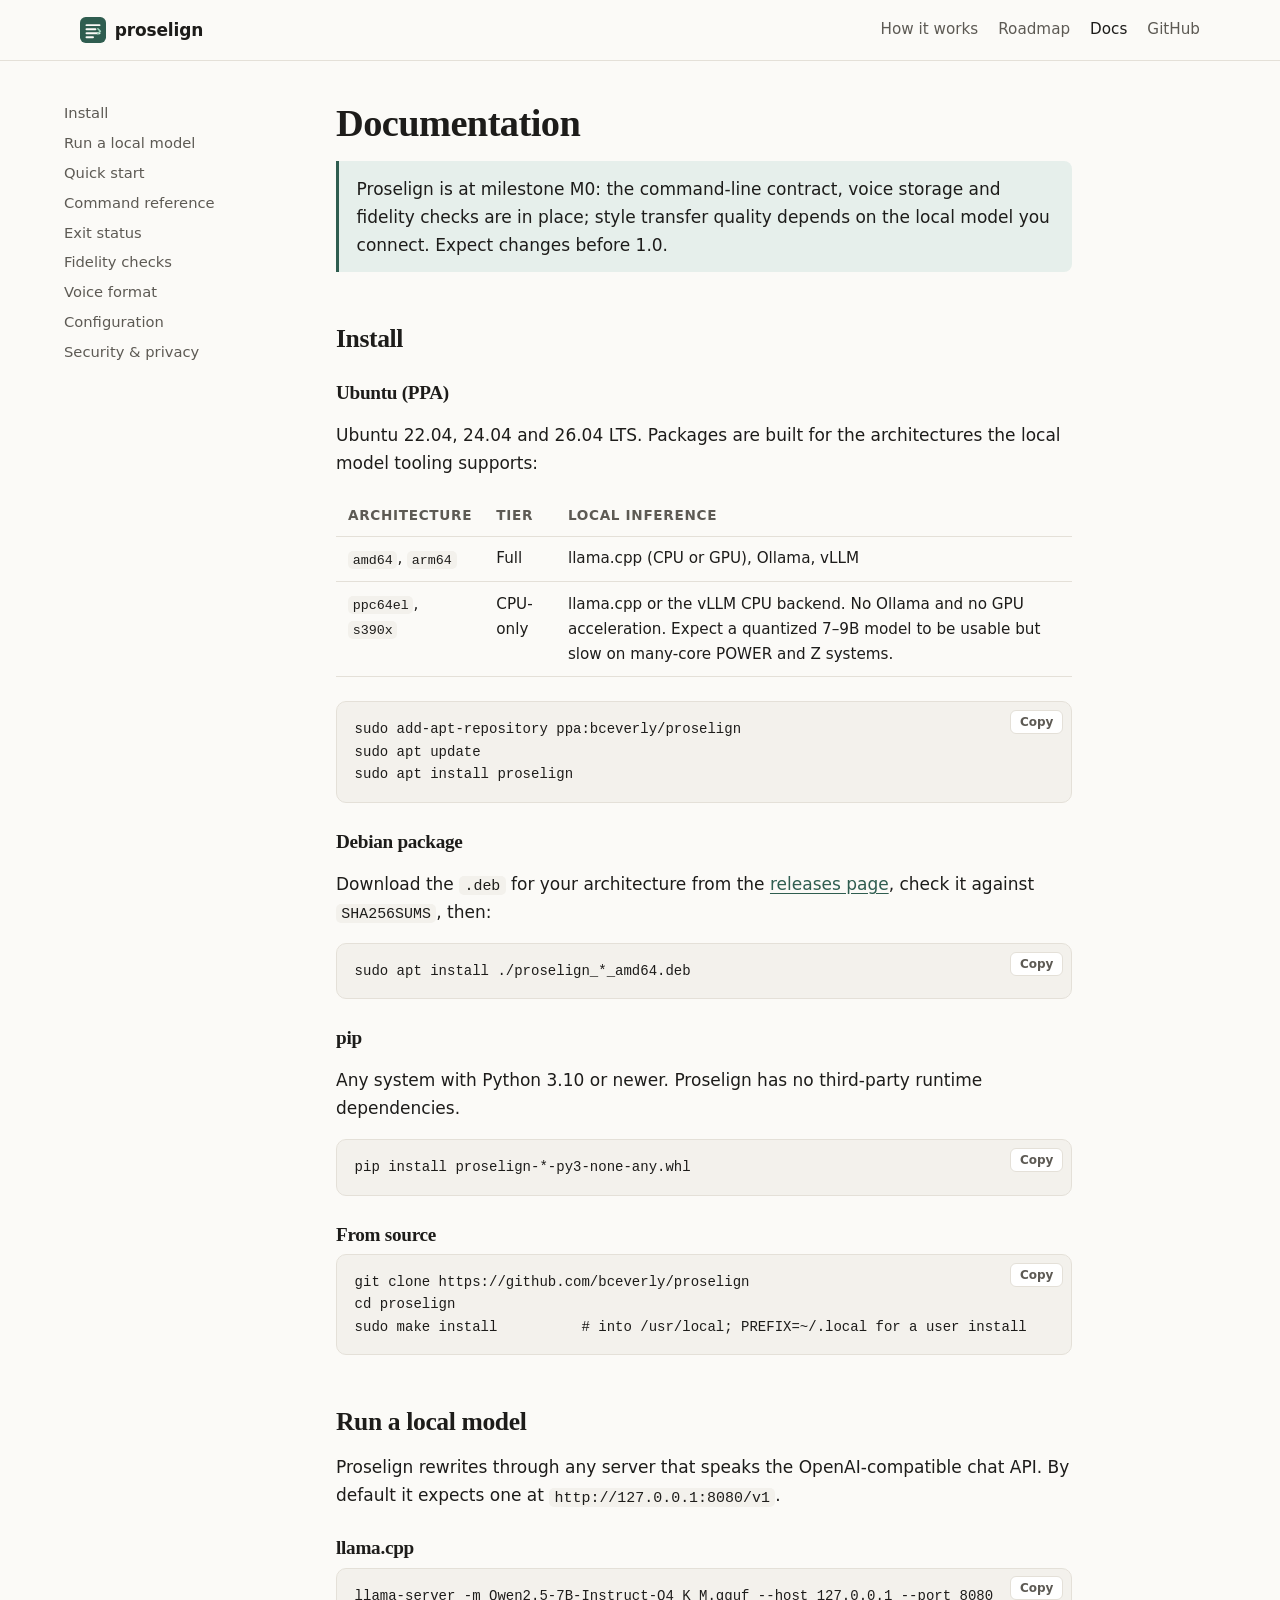
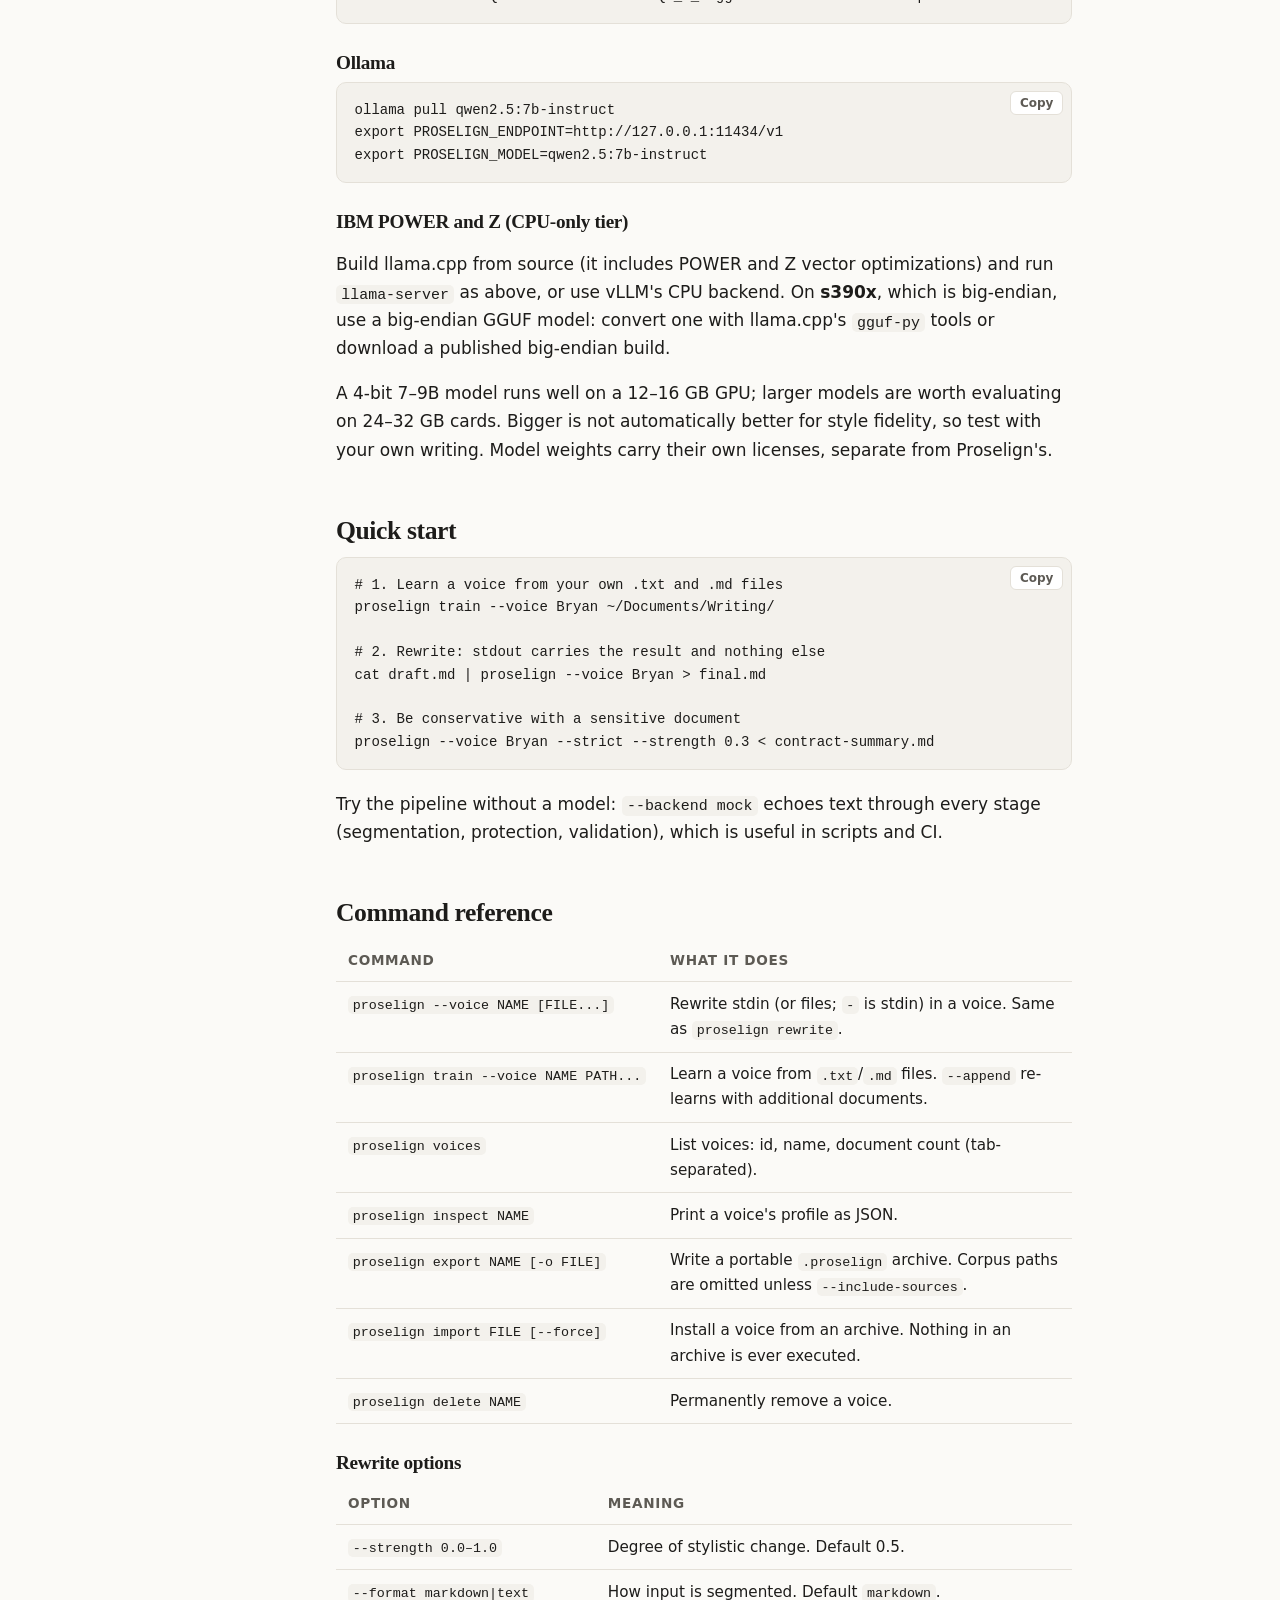
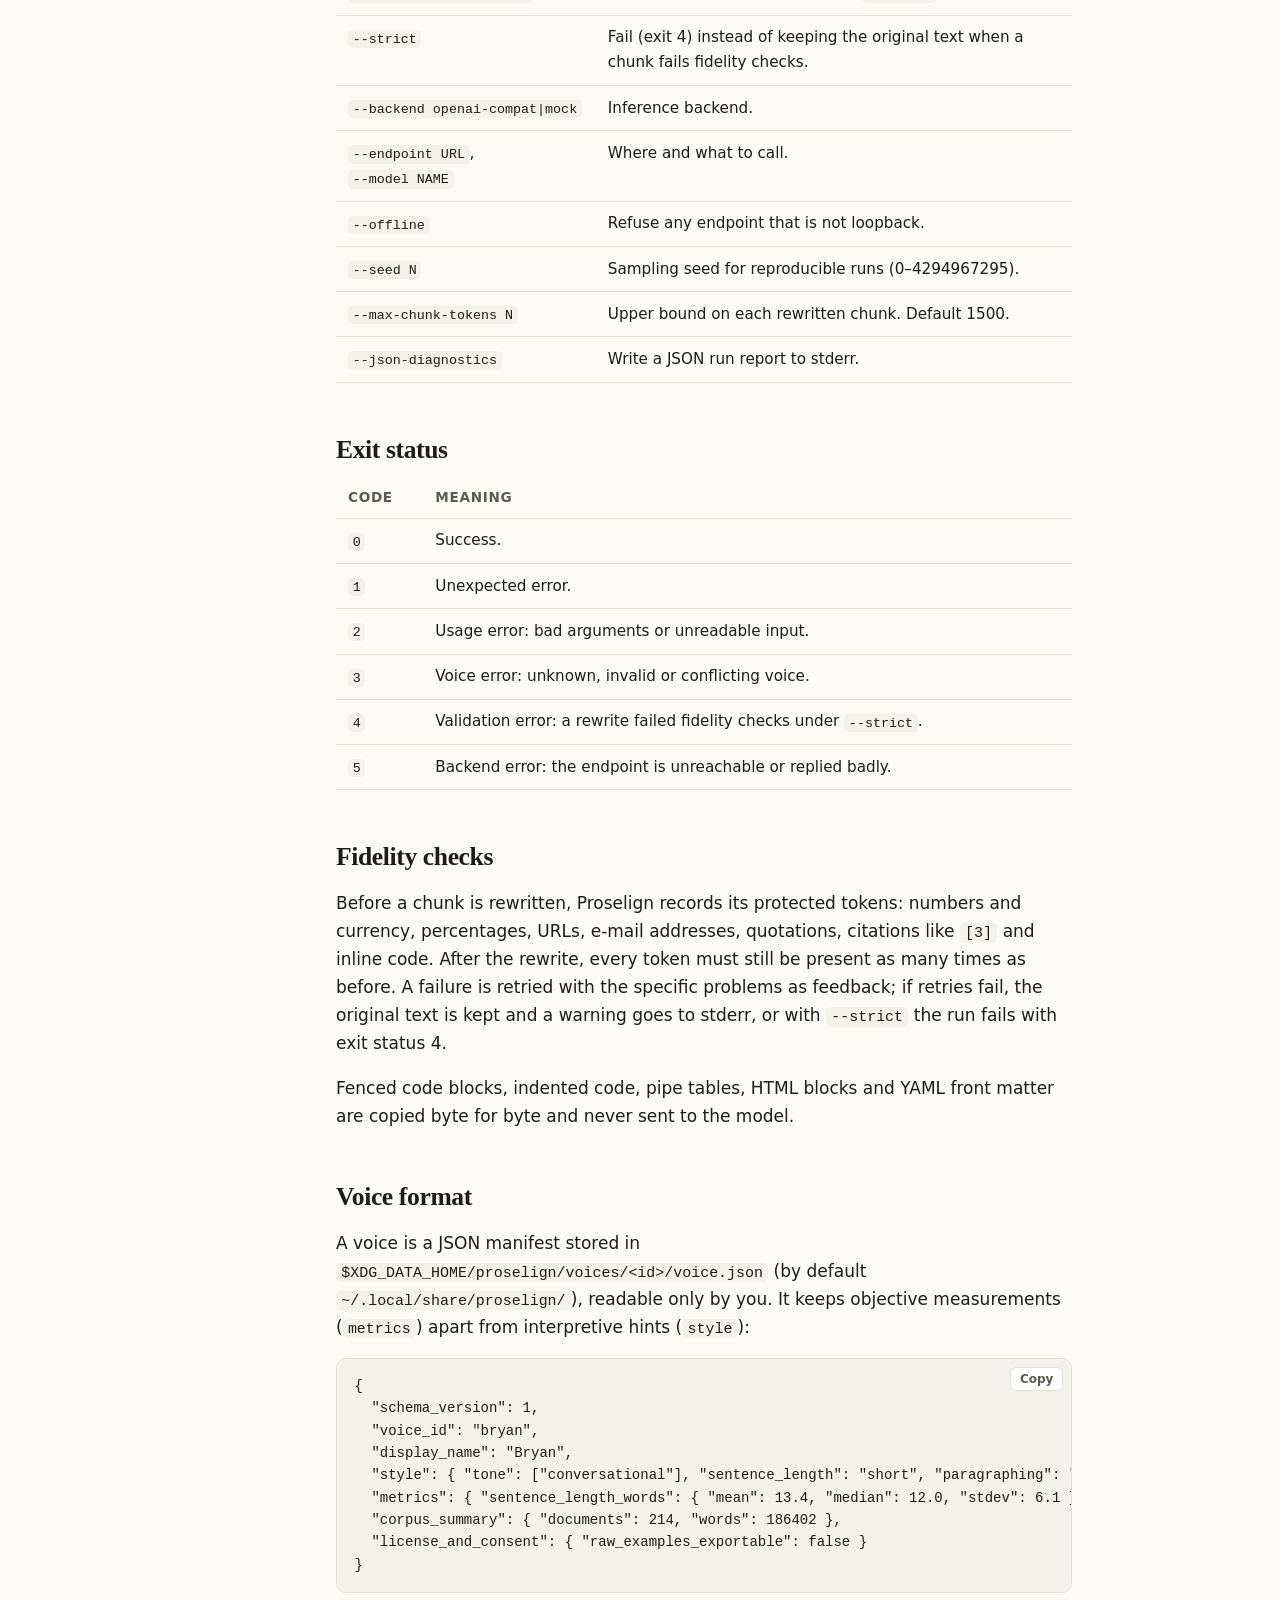
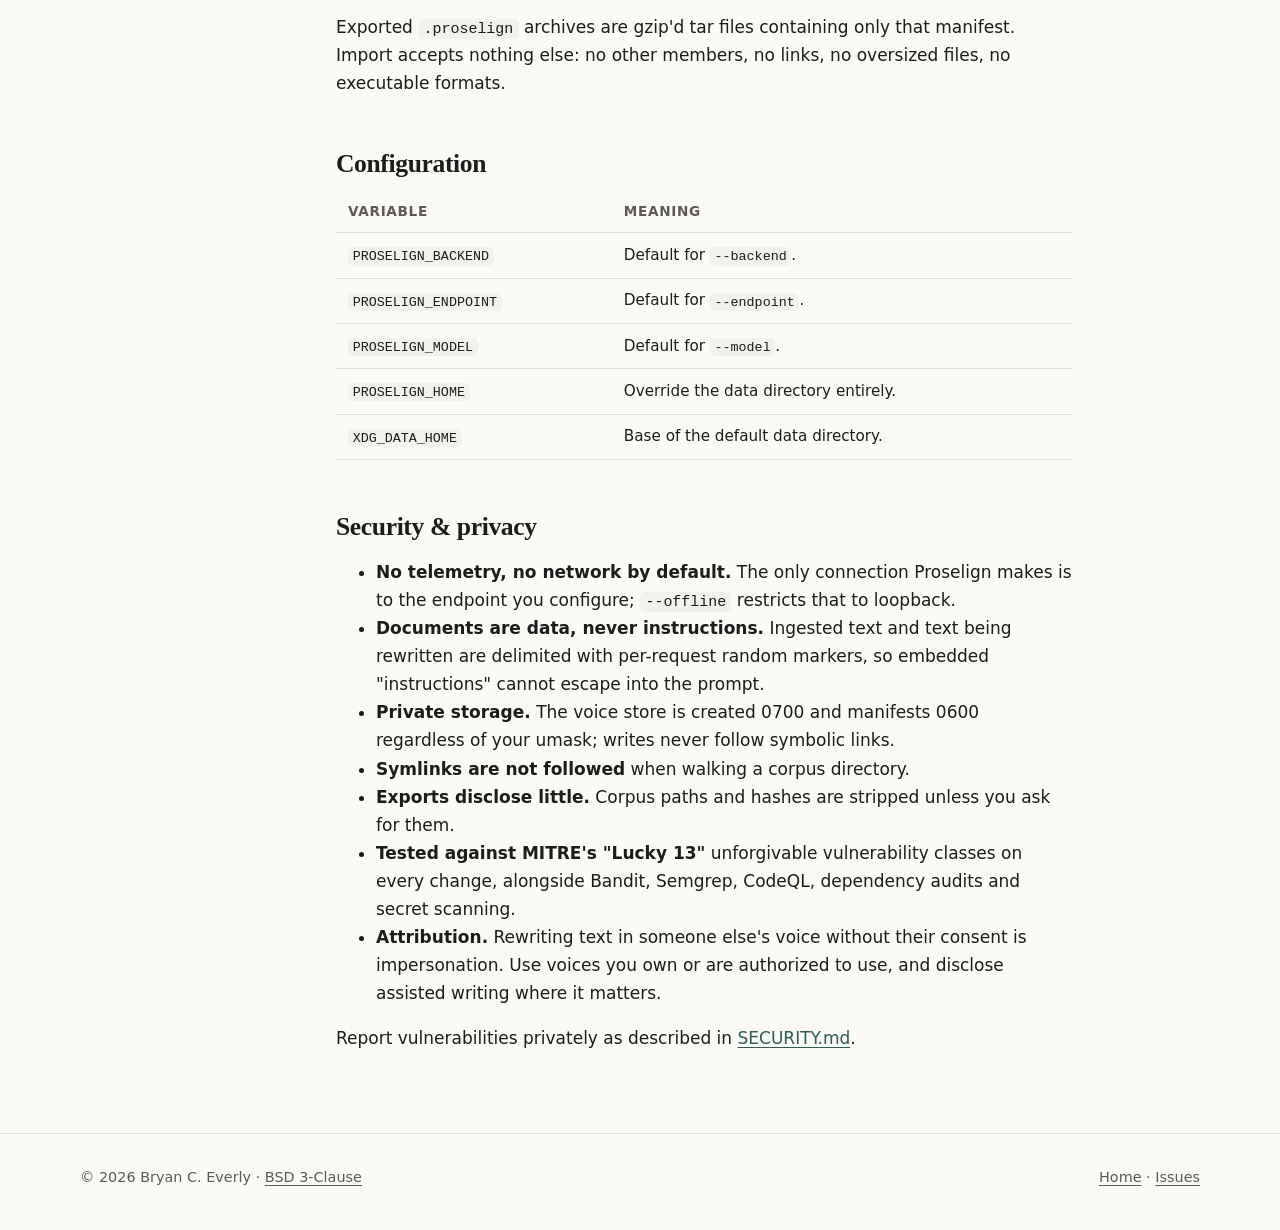
==== website/docs/index.html @ c6684b02 "Initial checkin" ====
<!doctype html>
<html lang="en">
<head>
  <meta charset="utf-8">
  <meta name="viewport" content="width=device-width, initial-scale=1">
  <title>Proselign documentation</title>
  <meta name="description" content="Install Proselign, learn a voice, rewrite text, and understand the CLI contract, voice format, and security model.">
  <link rel="icon" href="../assets/logo.svg" type="image/svg+xml">
  <link rel="stylesheet" href="../assets/style.css">
  <script src="../assets/site.js" defer></script>
</head>
<body>
  <header class="site-header">
    <div class="wrap">
      <a class="brand" href="../"><img src="../assets/logo.svg" alt="" width="26" height="26"> proselign</a>
      <nav class="nav" aria-label="Main">
        <a href="../#how">How it works</a>
        <a href="../#roadmap">Roadmap</a>
        <a href="./" aria-current="page">Docs</a>
        <a href="https://github.com/bceverly/proselign">GitHub</a>
      </nav>
    </div>
  </header>

  <div class="wrap docs">
    <nav class="toc" aria-label="On this page">
      <ul>
        <li><a href="#install">Install</a></li>
        <li><a href="#model">Run a local model</a></li>
        <li><a href="#quickstart">Quick start</a></li>
        <li><a href="#cli">Command reference</a></li>
        <li><a href="#exit">Exit status</a></li>
        <li><a href="#fidelity">Fidelity checks</a></li>
        <li><a href="#voices">Voice format</a></li>
        <li><a href="#config">Configuration</a></li>
        <li><a href="#security">Security &amp; privacy</a></li>
      </ul>
    </nav>

    <main class="prose">
      <h1>Documentation</h1>
      <div class="callout"><p>Proselign is at milestone M0: the command-line contract, voice storage and fidelity checks are in place; style transfer quality depends on the local model you connect. Expect changes before 1.0.</p></div>

      <h2 id="install">Install</h2>
      <h3>Ubuntu (PPA)</h3>
      <p>Ubuntu 22.04, 24.04 and 26.04 LTS. Packages are built for the architectures the local model tooling supports:</p>
      <div class="table-scroll">
        <table>
          <thead><tr><th>Architecture</th><th>Tier</th><th>Local inference</th></tr></thead>
          <tbody>
            <tr><td><code>amd64</code>, <code>arm64</code></td><td>Full</td><td>llama.cpp (CPU or GPU), Ollama, vLLM</td></tr>
            <tr><td><code>ppc64el</code>, <code>s390x</code></td><td>CPU-only</td><td>llama.cpp or the vLLM CPU backend. No Ollama and no GPU acceleration. Expect a quantized 7&ndash;9B model to be usable but slow on many-core POWER and Z systems.</td></tr>
          </tbody>
        </table>
      </div>
<pre class="code"><code>sudo add-apt-repository ppa:bceverly/proselign
sudo apt update
sudo apt install proselign</code></pre>
      <h3>Debian package</h3>
      <p>Download the <code>.deb</code> for your architecture from the <a href="https://github.com/bceverly/proselign/releases">releases page</a>, check it against <code>SHA256SUMS</code>, then:</p>
<pre class="code"><code>sudo apt install ./proselign_*_amd64.deb</code></pre>
      <h3>pip</h3>
      <p>Any system with Python 3.10 or newer. Proselign has no third-party runtime dependencies.</p>
<pre class="code"><code>pip install proselign-*-py3-none-any.whl</code></pre>
      <h3>From source</h3>
<pre class="code"><code>git clone https://github.com/bceverly/proselign
cd proselign
sudo make install          # into /usr/local; PREFIX=~/.local for a user install</code></pre>

      <h2 id="model">Run a local model</h2>
      <p>Proselign rewrites through any server that speaks the OpenAI-compatible chat API. By default it expects one at <code>http://127.0.0.1:8080/v1</code>.</p>
      <h3>llama.cpp</h3>
<pre class="code"><code>llama-server -m Qwen2.5-7B-Instruct-Q4_K_M.gguf --host 127.0.0.1 --port 8080</code></pre>
      <h3>Ollama</h3>
<pre class="code"><code>ollama pull qwen2.5:7b-instruct
export PROSELIGN_ENDPOINT=http://127.0.0.1:11434/v1
export PROSELIGN_MODEL=qwen2.5:7b-instruct</code></pre>
      <h3>IBM POWER and Z (CPU-only tier)</h3>
      <p>Build llama.cpp from source (it includes POWER and Z vector optimizations) and run <code>llama-server</code> as above, or use vLLM's CPU backend. On <strong>s390x</strong>, which is big-endian, use a big-endian GGUF model: convert one with llama.cpp's <code>gguf-py</code> tools or download a published big-endian build.</p>
      <p>A 4-bit 7&ndash;9B model runs well on a 12&ndash;16&nbsp;GB GPU; larger models are worth evaluating on 24&ndash;32&nbsp;GB cards. Bigger is not automatically better for style fidelity, so test with your own writing. Model weights carry their own licenses, separate from Proselign's.</p>

      <h2 id="quickstart">Quick start</h2>
<pre class="code"><code># 1. Learn a voice from your own .txt and .md files
proselign train --voice Bryan ~/Documents/Writing/

# 2. Rewrite: stdout carries the result and nothing else
cat draft.md | proselign --voice Bryan &gt; final.md

# 3. Be conservative with a sensitive document
proselign --voice Bryan --strict --strength 0.3 &lt; contract-summary.md</code></pre>
      <p>Try the pipeline without a model: <code>--backend mock</code> echoes text through every stage (segmentation, protection, validation), which is useful in scripts and CI.</p>

      <h2 id="cli">Command reference</h2>
      <div class="table-scroll">
        <table>
          <thead><tr><th>Command</th><th>What it does</th></tr></thead>
          <tbody>
            <tr><td><code>proselign --voice NAME [FILE...]</code></td><td>Rewrite stdin (or files; <code>-</code> is stdin) in a voice. Same as <code>proselign rewrite</code>.</td></tr>
            <tr><td><code>proselign train --voice NAME PATH...</code></td><td>Learn a voice from <code>.txt</code>/<code>.md</code> files. <code>--append</code> re-learns with additional documents.</td></tr>
            <tr><td><code>proselign voices</code></td><td>List voices: id, name, document count (tab-separated).</td></tr>
            <tr><td><code>proselign inspect NAME</code></td><td>Print a voice's profile as JSON.</td></tr>
            <tr><td><code>proselign export NAME [-o FILE]</code></td><td>Write a portable <code>.proselign</code> archive. Corpus paths are omitted unless <code>--include-sources</code>.</td></tr>
            <tr><td><code>proselign import FILE [--force]</code></td><td>Install a voice from an archive. Nothing in an archive is ever executed.</td></tr>
            <tr><td><code>proselign delete NAME</code></td><td>Permanently remove a voice.</td></tr>
          </tbody>
        </table>
      </div>
      <h3>Rewrite options</h3>
      <div class="table-scroll">
        <table>
          <thead><tr><th>Option</th><th>Meaning</th></tr></thead>
          <tbody>
            <tr><td><code>--strength 0.0&ndash;1.0</code></td><td>Degree of stylistic change. Default 0.5.</td></tr>
            <tr><td><code>--format markdown|text</code></td><td>How input is segmented. Default <code>markdown</code>.</td></tr>
            <tr><td><code>--strict</code></td><td>Fail (exit 4) instead of keeping the original text when a chunk fails fidelity checks.</td></tr>
            <tr><td><code>--backend openai-compat|mock</code></td><td>Inference backend.</td></tr>
            <tr><td><code>--endpoint URL</code>, <code>--model NAME</code></td><td>Where and what to call.</td></tr>
            <tr><td><code>--offline</code></td><td>Refuse any endpoint that is not loopback.</td></tr>
            <tr><td><code>--seed N</code></td><td>Sampling seed for reproducible runs (0&ndash;4294967295).</td></tr>
            <tr><td><code>--max-chunk-tokens N</code></td><td>Upper bound on each rewritten chunk. Default 1500.</td></tr>
            <tr><td><code>--json-diagnostics</code></td><td>Write a JSON run report to stderr.</td></tr>
          </tbody>
        </table>
      </div>

      <h2 id="exit">Exit status</h2>
      <div class="table-scroll">
        <table>
          <thead><tr><th>Code</th><th>Meaning</th></tr></thead>
          <tbody>
            <tr><td><code>0</code></td><td>Success.</td></tr>
            <tr><td><code>1</code></td><td>Unexpected error.</td></tr>
            <tr><td><code>2</code></td><td>Usage error: bad arguments or unreadable input.</td></tr>
            <tr><td><code>3</code></td><td>Voice error: unknown, invalid or conflicting voice.</td></tr>
            <tr><td><code>4</code></td><td>Validation error: a rewrite failed fidelity checks under <code>--strict</code>.</td></tr>
            <tr><td><code>5</code></td><td>Backend error: the endpoint is unreachable or replied badly.</td></tr>
          </tbody>
        </table>
      </div>

      <h2 id="fidelity">Fidelity checks</h2>
      <p>Before a chunk is rewritten, Proselign records its protected tokens: numbers and currency, percentages, URLs, e-mail addresses, quotations, citations like <code>[3]</code> and inline code. After the rewrite, every token must still be present as many times as before. A failure is retried with the specific problems as feedback; if retries fail, the original text is kept and a warning goes to stderr, or with <code>--strict</code> the run fails with exit status 4.</p>
      <p>Fenced code blocks, indented code, pipe tables, HTML blocks and YAML front matter are copied byte for byte and never sent to the model.</p>

      <h2 id="voices">Voice format</h2>
      <p>A voice is a JSON manifest stored in <code>$XDG_DATA_HOME/proselign/voices/&lt;id&gt;/voice.json</code> (by default <code>~/.local/share/proselign/</code>), readable only by you. It keeps objective measurements (<code>metrics</code>) apart from interpretive hints (<code>style</code>):</p>
<pre class="code"><code>{
  "schema_version": 1,
  "voice_id": "bryan",
  "display_name": "Bryan",
  "style": { "tone": ["conversational"], "sentence_length": "short", "paragraphing": "compact" },
  "metrics": { "sentence_length_words": { "mean": 13.4, "median": 12.0, "stdev": 6.1 }, "...": "..." },
  "corpus_summary": { "documents": 214, "words": 186402 },
  "license_and_consent": { "raw_examples_exportable": false }
}</code></pre>
      <p>Exported <code>.proselign</code> archives are gzip'd tar files containing only that manifest. Import accepts nothing else: no other members, no links, no oversized files, no executable formats.</p>

      <h2 id="config">Configuration</h2>
      <div class="table-scroll">
        <table>
          <thead><tr><th>Variable</th><th>Meaning</th></tr></thead>
          <tbody>
            <tr><td><code>PROSELIGN_BACKEND</code></td><td>Default for <code>--backend</code>.</td></tr>
            <tr><td><code>PROSELIGN_ENDPOINT</code></td><td>Default for <code>--endpoint</code>.</td></tr>
            <tr><td><code>PROSELIGN_MODEL</code></td><td>Default for <code>--model</code>.</td></tr>
            <tr><td><code>PROSELIGN_HOME</code></td><td>Override the data directory entirely.</td></tr>
            <tr><td><code>XDG_DATA_HOME</code></td><td>Base of the default data directory.</td></tr>
          </tbody>
        </table>
      </div>

      <h2 id="security">Security &amp; privacy</h2>
      <ul>
        <li><strong>No telemetry, no network by default.</strong> The only connection Proselign makes is to the endpoint you configure; <code>--offline</code> restricts that to loopback.</li>
        <li><strong>Documents are data, never instructions.</strong> Ingested text and text being rewritten are delimited with per-request random markers, so embedded "instructions" cannot escape into the prompt.</li>
        <li><strong>Private storage.</strong> The voice store is created 0700 and manifests 0600 regardless of your umask; writes never follow symbolic links.</li>
        <li><strong>Symlinks are not followed</strong> when walking a corpus directory.</li>
        <li><strong>Exports disclose little.</strong> Corpus paths and hashes are stripped unless you ask for them.</li>
        <li><strong>Tested against MITRE's "Lucky 13"</strong> unforgivable vulnerability classes on every change, alongside Bandit, Semgrep, CodeQL, dependency audits and secret scanning.</li>
        <li><strong>Attribution.</strong> Rewriting text in someone else's voice without their consent is impersonation. Use voices you own or are authorized to use, and disclose assisted writing where it matters.</li>
      </ul>
      <p>Report vulnerabilities privately as described in <a href="https://github.com/bceverly/proselign/blob/main/SECURITY.md">SECURITY.md</a>.</p>
    </main>
  </div>

  <footer class="site-footer">
    <div class="wrap">
      <span>&copy; 2026 Bryan C. Everly &middot; <a href="https://github.com/bceverly/proselign/blob/main/LICENSE">BSD 3-Clause</a></span>
      <span><a href="../">Home</a> &middot; <a href="https://github.com/bceverly/proselign/issues">Issues</a></span>
    </div>
  </footer>
</body>
</html>
---- website/assets/style.css ----
/* SPDX-License-Identifier: BSD-3-Clause */
/* Copyright (c) 2026 Bryan C. Everly */
:root {
  --bg: #fbfaf7;
  --surface: #ffffff;
  --text: #1d1c1a;
  --muted: #5d5a54;
  --border: #e4e0d8;
  --accent: #2f5d50;
  --accent-soft: #e6efeb;
  --code-bg: #f3f1ec;
  --term-bg: #1e2421;
  --term-text: #e8ece9;
  --term-dim: #8fa39a;
  --term-accent: #9fd3bd;
  --radius: 10px;
  --maxw: 72rem;
  --serif: "Source Serif 4", "Iowan Old Style", "Palatino Linotype", Georgia, serif;
  --sans: "Inter", system-ui, -apple-system, "Segoe UI", Roboto, sans-serif;
  --mono: "JetBrains Mono", ui-monospace, "SF Mono", Menlo, Consolas, monospace;
  color-scheme: light;
}

@media (prefers-color-scheme: dark) {
  :root {
    --bg: #121514;
    --surface: #191d1b;
    --text: #e9ece9;
    --muted: #a2aaa5;
    --border: #2b312e;
    --accent: #8fcfb6;
    --accent-soft: #1f2b26;
    --code-bg: #1f2422;
    --term-bg: #0c0f0e;
    color-scheme: dark;
  }
}

* { box-sizing: border-box; }

html { -webkit-text-size-adjust: 100%; }

body {
  margin: 0;
  background: var(--bg);
  color: var(--text);
  font: 17px/1.65 var(--sans);
}

a { color: var(--accent); text-underline-offset: 3px; }
a:hover { text-decoration-thickness: 2px; }

.wrap { max-width: var(--maxw); margin: 0 auto; padding: 0 1rem; }

/* header */
.site-header {
  border-bottom: 1px solid var(--border);
  background: color-mix(in srgb, var(--bg) 92%, transparent);
  position: sticky; top: 0; z-index: 10;
  backdrop-filter: blur(6px);
}
.site-header .wrap { display: flex; align-items: center; justify-content: space-between; gap: 1rem; min-height: 3.75rem; }
.brand { display: flex; align-items: center; gap: .55rem; font-weight: 700; color: var(--text); text-decoration: none; letter-spacing: -.01em; }
.brand img { width: 26px; height: 26px; display: block; }
.nav { display: flex; gap: 1.25rem; flex-wrap: wrap; }
.nav a { color: var(--muted); text-decoration: none; font-size: .95rem; }
.nav a:hover, .nav a[aria-current="page"] { color: var(--text); }

/* hero */
.hero { padding: 4.5rem 0 3.5rem; }
.hero-grid { display: grid; grid-template-columns: 1.05fr 1fr; gap: 3rem; align-items: center; }
.eyebrow { font: 600 .8rem/1 var(--sans); letter-spacing: .12em; text-transform: uppercase; color: var(--accent); margin: 0 0 1rem; }
h1, h2, h3 { font-family: var(--serif); line-height: 1.15; letter-spacing: -.015em; font-weight: 600; }
.hero h1 { font-size: clamp(2.2rem, 5vw, 3.4rem); margin: 0 0 1.1rem; }
.lede { font-size: 1.2rem; color: var(--muted); margin: 0 0 1.75rem; max-width: 34rem; }
.cta { display: flex; gap: .75rem; flex-wrap: wrap; }
.btn {
  display: inline-block; padding: .7rem 1.15rem; border-radius: 8px; font-weight: 600; font-size: .95rem;
  text-decoration: none; border: 1px solid var(--accent);
}
.btn-primary { background: var(--accent); color: var(--bg); }
.btn-secondary { color: var(--accent); }

/* terminal */
.terminal { background: var(--term-bg); color: var(--term-text); border-radius: var(--radius); overflow: hidden; box-shadow: 0 18px 50px -24px rgba(0,0,0,.45); }
.terminal-bar { display: flex; gap: 6px; padding: .7rem .9rem; border-bottom: 1px solid rgba(255,255,255,.07); }
.terminal-bar span { width: 10px; height: 10px; border-radius: 50%; background: rgba(255,255,255,.18); }
.terminal pre { margin: 0; padding: 1.1rem 1.2rem 1.3rem; font: 14px/1.7 var(--mono); white-space: pre-wrap; word-break: break-word; }
.terminal .prompt { color: var(--term-accent); user-select: none; }
.terminal .dim { color: var(--term-dim); }

/* sections */
section { padding: 3.5rem 0; }
section + section { border-top: 1px solid var(--border); }
.section-head { max-width: 44rem; margin-bottom: 2.25rem; }
.section-head h2 { font-size: clamp(1.7rem, 3.4vw, 2.3rem); margin: 0 0 .75rem; }
.section-head p { color: var(--muted); margin: 0; }

.grid-3 { display: grid; grid-template-columns: repeat(3, 1fr); gap: 1.25rem; }
.grid-2 { display: grid; grid-template-columns: repeat(2, 1fr); gap: 1.25rem; }
.card { background: var(--surface); border: 1px solid var(--border); border-radius: var(--radius); padding: 1.35rem 1.4rem; }
.card h3 { font-size: 1.2rem; margin: 0 0 .5rem; }
.card p { margin: 0; color: var(--muted); font-size: .97rem; }

/* pipeline */
.pipeline { display: grid; gap: 1rem; }
.lane { background: var(--surface); border: 1px solid var(--border); border-radius: var(--radius); padding: 1.2rem 1.3rem; }
.lane-title { font: 600 .78rem/1 var(--sans); letter-spacing: .1em; text-transform: uppercase; color: var(--accent); margin: 0 0 .85rem; }
.steps { display: flex; flex-wrap: wrap; align-items: center; gap: .45rem; list-style: none; margin: 0; padding: 0; }
.steps li { background: var(--accent-soft); border-radius: 999px; padding: .3rem .8rem; font-size: .9rem; }
.steps li + li::before { content: "\2192"; color: var(--muted); margin: 0 .55rem 0 -.1rem; }

/* code */
code { font: .88em var(--mono); background: var(--code-bg); padding: .12em .35em; border-radius: 5px; }
pre.code { background: var(--code-bg); border: 1px solid var(--border); border-radius: var(--radius); padding: 1rem 1.1rem; overflow-x: auto; font: 14px/1.6 var(--mono); margin: 0 0 1.25rem; }
pre.code code { background: none; padding: 0; font-size: inherit; }
.code-block { position: relative; }
.copy-btn {
  position: absolute; top: .55rem; right: .55rem; font: 600 .75rem var(--sans);
  background: var(--surface); color: var(--muted); border: 1px solid var(--border); border-radius: 6px; padding: .25rem .55rem; cursor: pointer;
}
.copy-btn:hover { color: var(--text); }

/* tables */
.table-scroll { overflow-x: auto; margin: 0 0 1.5rem; }
table { border-collapse: collapse; width: 100%; font-size: .95rem; }
th, td { text-align: left; padding: .6rem .75rem; border-bottom: 1px solid var(--border); vertical-align: top; }
th { font-weight: 600; color: var(--muted); font-size: .85rem; text-transform: uppercase; letter-spacing: .05em; }
td code { white-space: nowrap; }

/* roadmap */
.milestones { list-style: none; margin: 0; padding: 0; display: grid; gap: .75rem; }
.milestones li { display: grid; grid-template-columns: 4.5rem 1fr; gap: 1rem; background: var(--surface); border: 1px solid var(--border); border-radius: var(--radius); padding: 1rem 1.2rem; }
.milestones .tag { font: 700 .95rem var(--mono); color: var(--accent); }
.milestones strong { display: block; }
.milestones span { color: var(--muted); font-size: .95rem; }
.milestones .now { border-color: var(--accent); }

/* docs layout */
.docs { display: grid; grid-template-columns: 14rem 1fr; gap: 3rem; padding: 2.5rem 0 4rem; }
.toc { position: sticky; top: 5rem; align-self: start; font-size: .92rem; }
.toc ul { list-style: none; margin: 0; padding: 0; display: grid; gap: .35rem; }
.toc a { color: var(--muted); text-decoration: none; }
.toc a:hover { color: var(--text); }
.prose { min-width: 0; max-width: 46rem; }
.prose h1 { font-size: 2.4rem; margin: 0 0 1rem; }
.prose h2 { font-size: 1.6rem; margin: 2.75rem 0 .75rem; padding-top: .5rem; }
.prose h3 { font-size: 1.2rem; margin: 1.75rem 0 .5rem; }
.callout { border-left: 3px solid var(--accent); background: var(--accent-soft); padding: .85rem 1.1rem; border-radius: 0 8px 8px 0; margin: 0 0 1.5rem; }
.callout p { margin: 0; }

/* footer */
.site-footer { border-top: 1px solid var(--border); padding: 2rem 0 2.5rem; color: var(--muted); font-size: .9rem; }
.site-footer .wrap { display: flex; justify-content: space-between; gap: 1rem; flex-wrap: wrap; }
.site-footer a { color: var(--muted); }

@media (max-width: 900px) {
  .hero-grid, .grid-3, .grid-2, .docs { grid-template-columns: 1fr; }
  .hero { padding: 3rem 0 2.5rem; }
  .toc { position: static; border: 1px solid var(--border); border-radius: var(--radius); padding: 1rem; }
}
@media (max-width: 560px) {
  body { font-size: 16px; }
  .nav { gap: .9rem; }
  .milestones li { grid-template-columns: 1fr; gap: .25rem; }
  .terminal pre { font-size: 12.5px; }
}
@media (prefers-reduced-motion: no-preference) {
  .btn, .copy-btn { transition: background-color .15s, color .15s; }
}
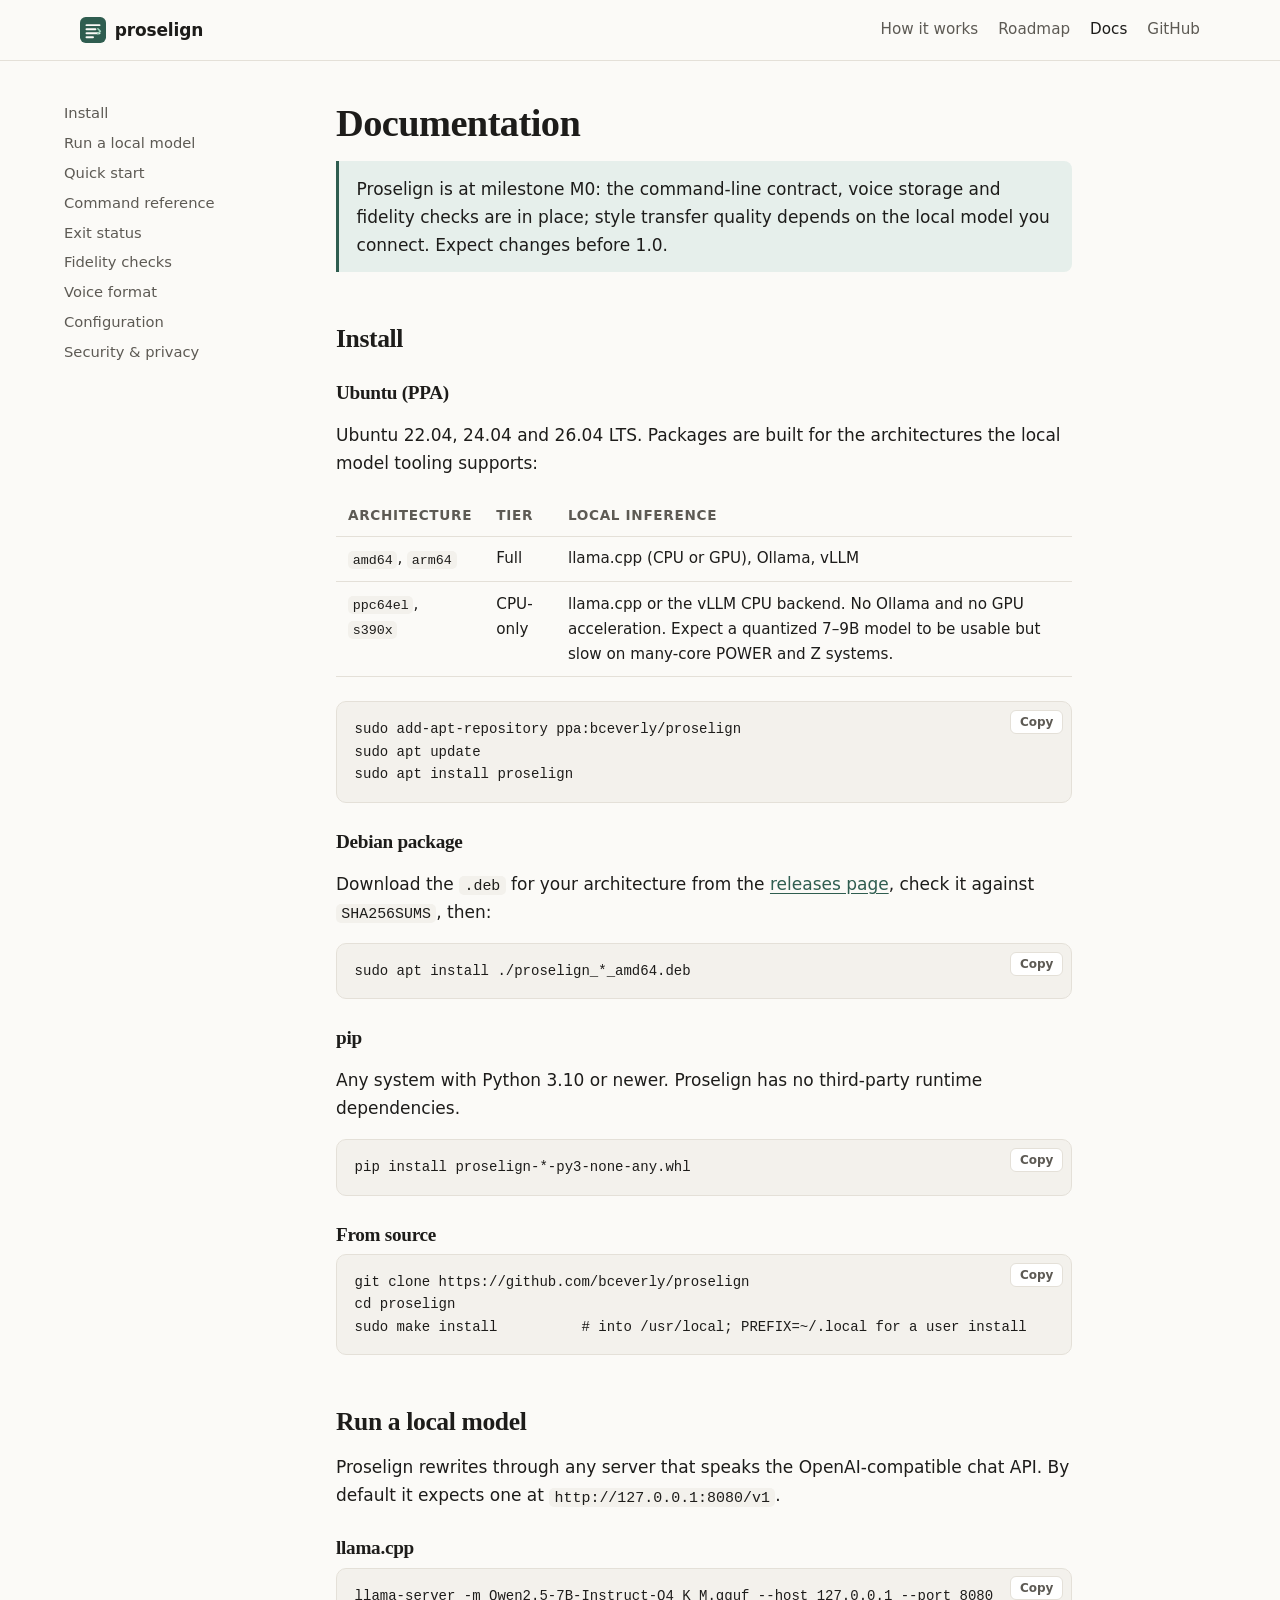
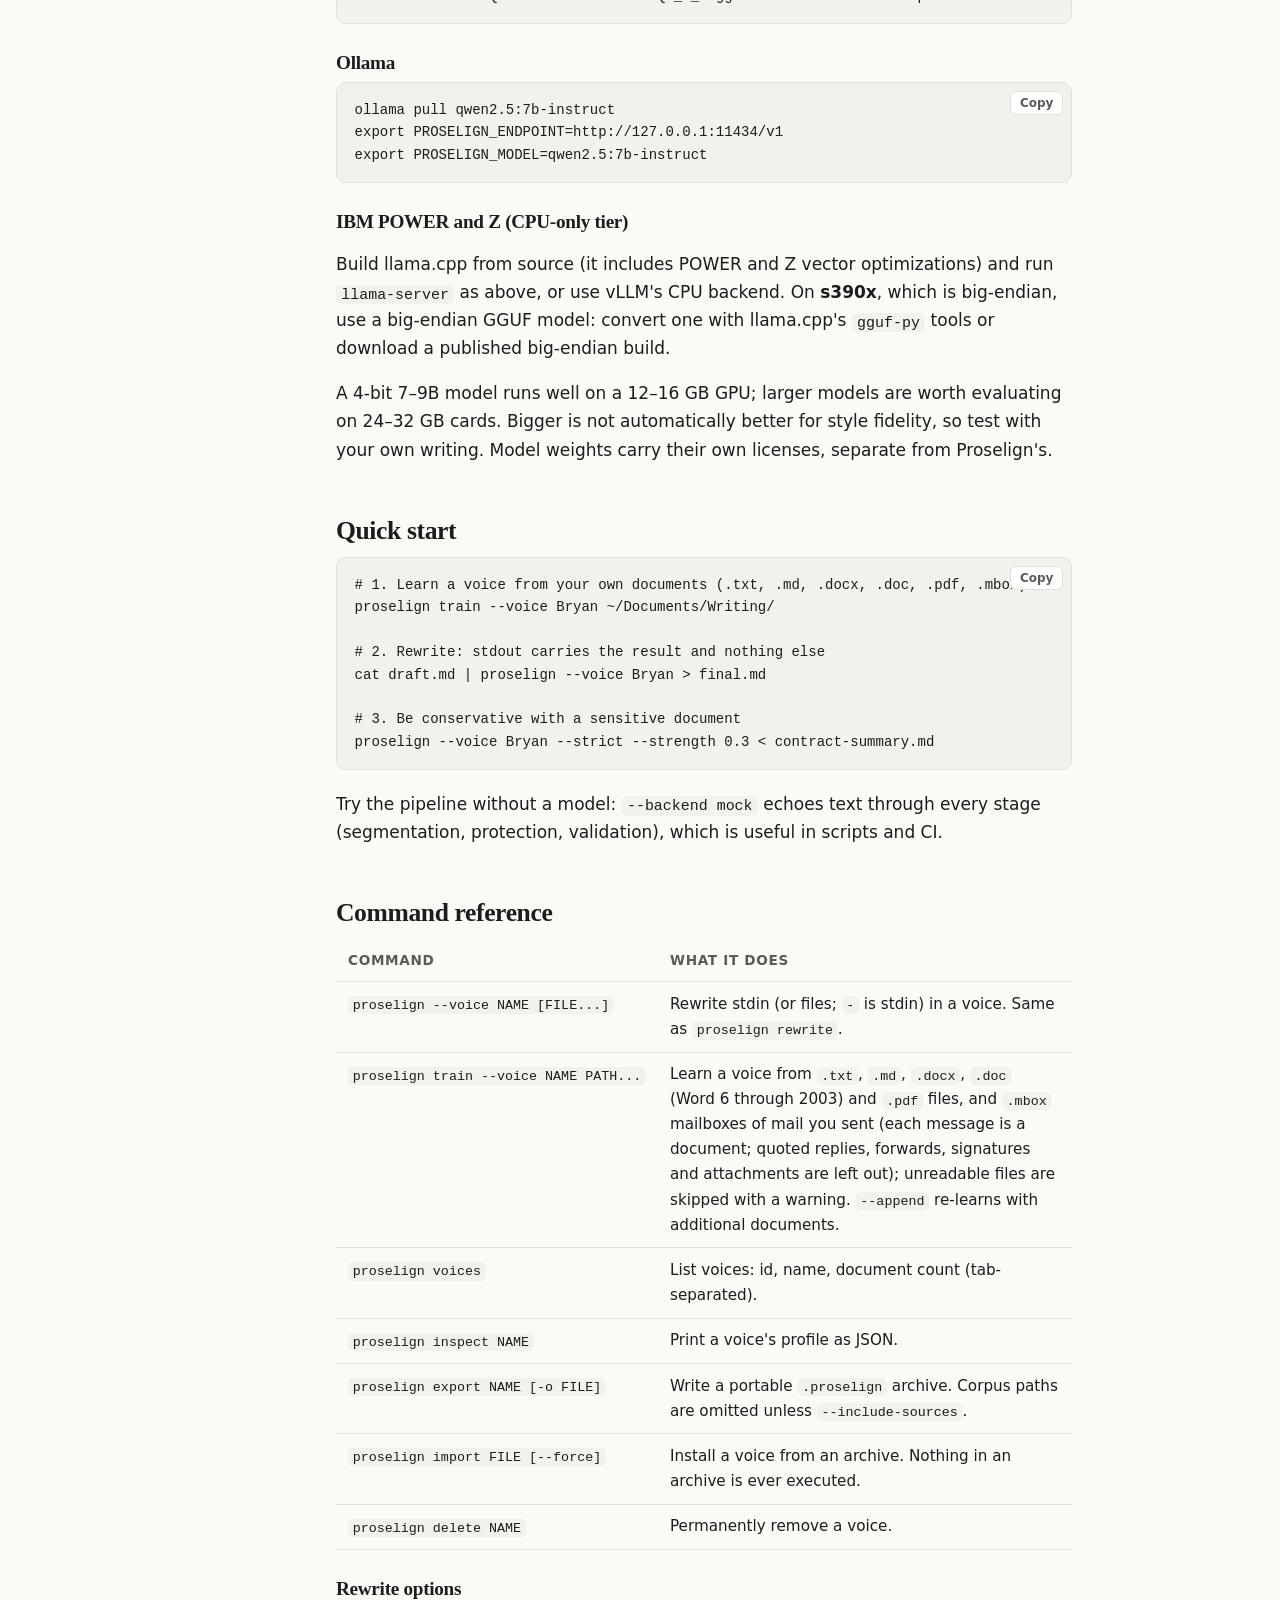
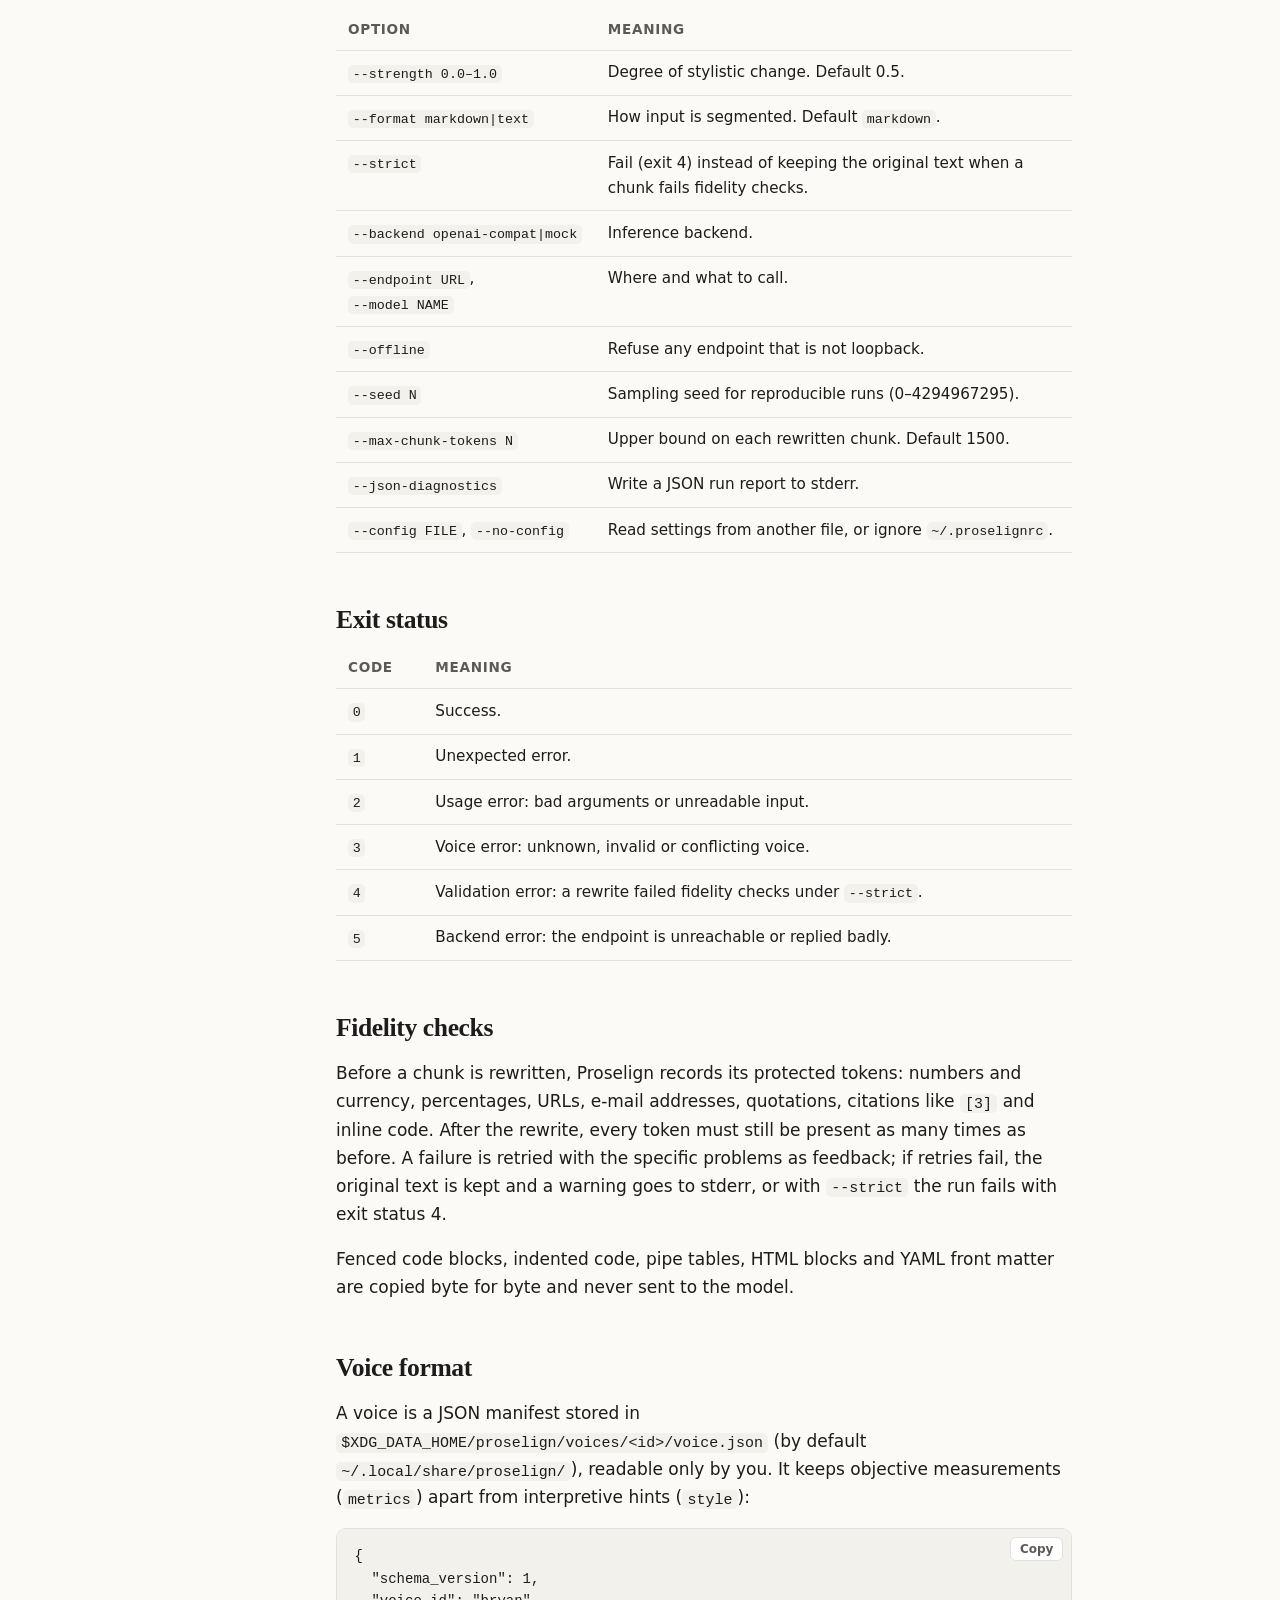
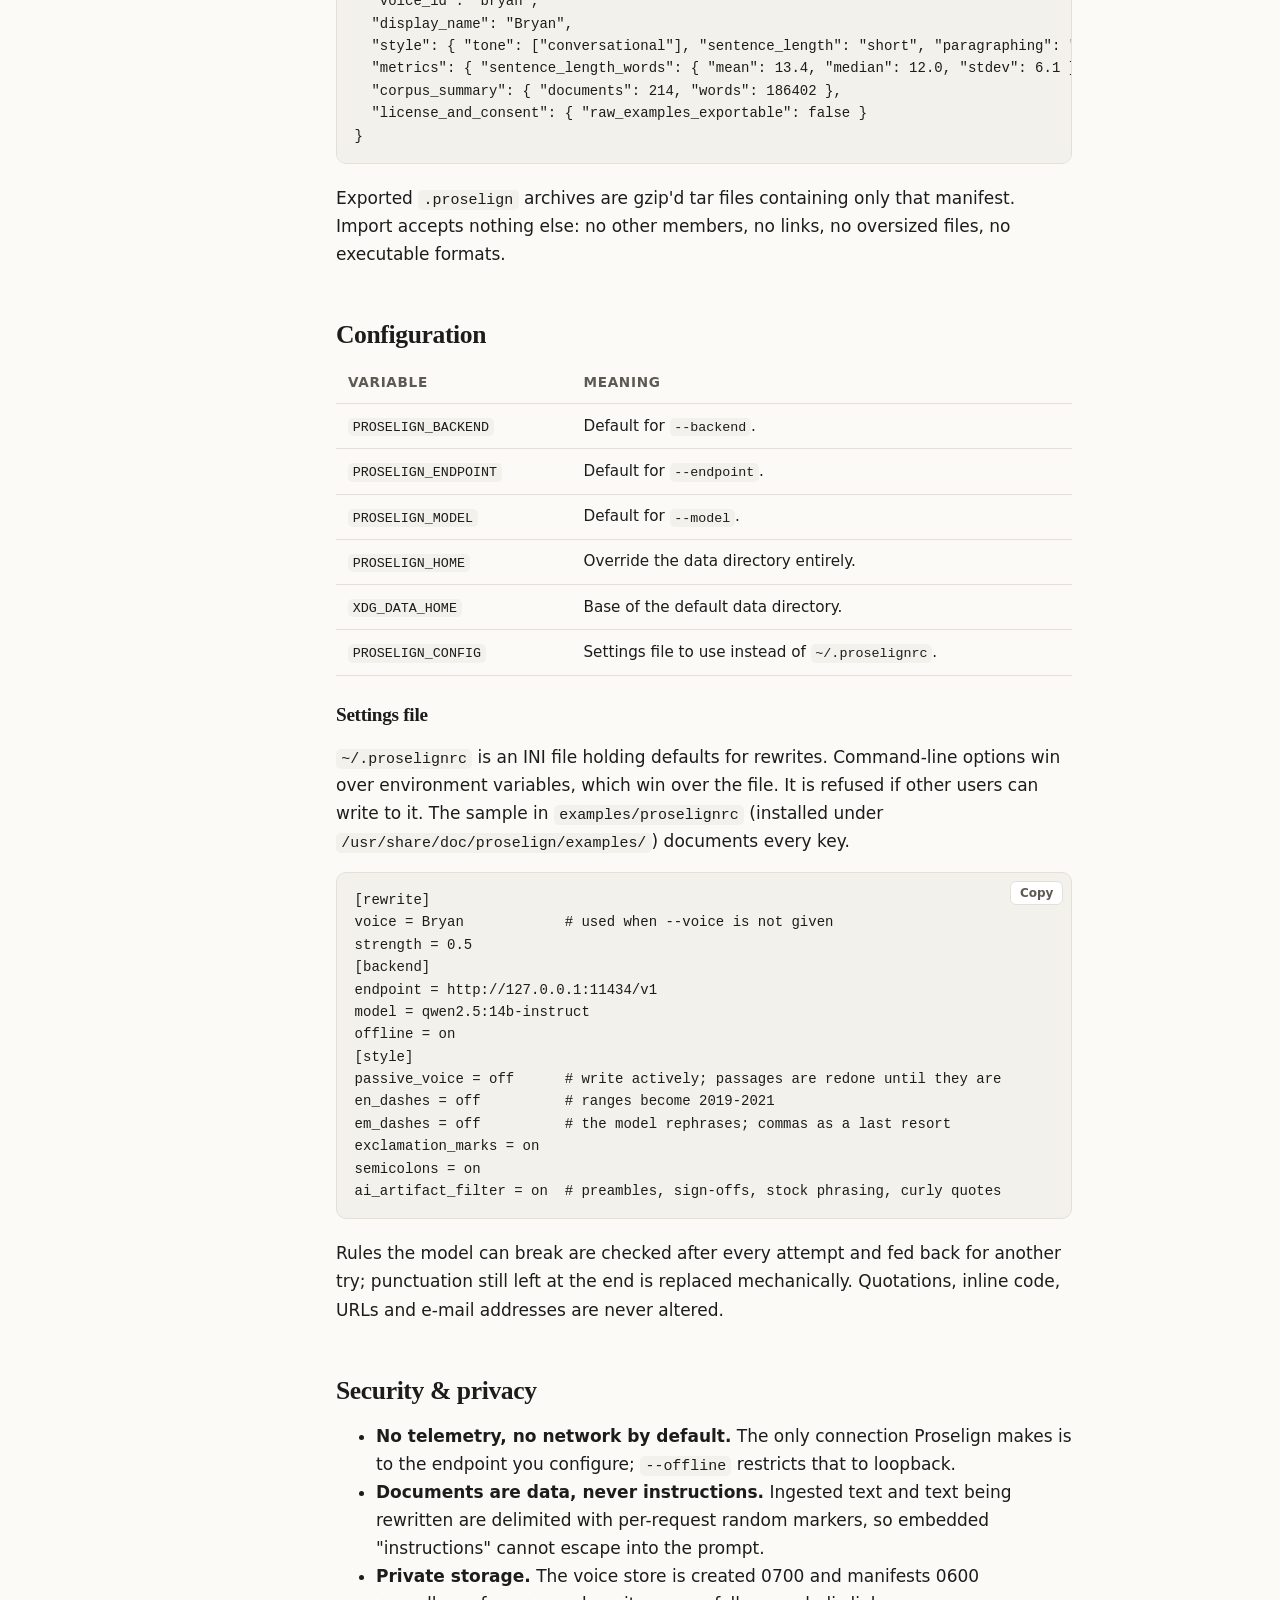
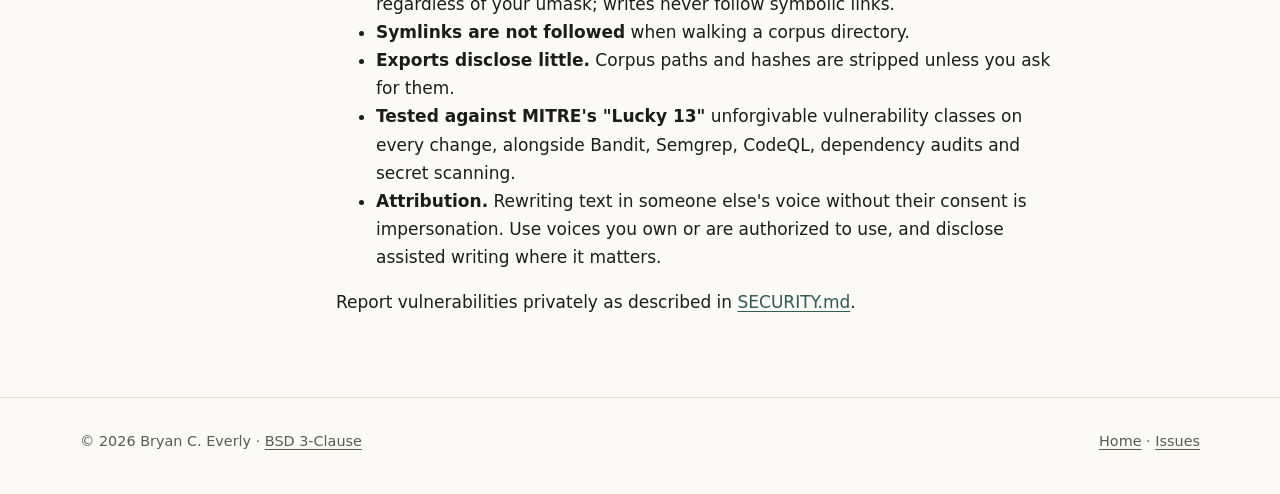
==== commit 6357784f: "Real world testing" ====
--- a/website/docs/index.html
+++ b/website/docs/index.html
@@ -80,7 +80,7 @@
       <p>A 4-bit 7&ndash;9B model runs well on a 12&ndash;16&nbsp;GB GPU; larger models are worth evaluating on 24&ndash;32&nbsp;GB cards. Bigger is not automatically better for style fidelity, so test with your own writing. Model weights carry their own licenses, separate from Proselign's.</p>
 
       <h2 id="quickstart">Quick start</h2>
-<pre class="code"><code># 1. Learn a voice from your own .txt and .md files
+<pre class="code"><code># 1. Learn a voice from your own documents (.txt, .md, .docx, .doc, .pdf, .mbox)
 proselign train --voice Bryan ~/Documents/Writing/
 
 # 2. Rewrite: stdout carries the result and nothing else
@@ -96,7 +96,7 @@
           <thead><tr><th>Command</th><th>What it does</th></tr></thead>
           <tbody>
             <tr><td><code>proselign --voice NAME [FILE...]</code></td><td>Rewrite stdin (or files; <code>-</code> is stdin) in a voice. Same as <code>proselign rewrite</code>.</td></tr>
-            <tr><td><code>proselign train --voice NAME PATH...</code></td><td>Learn a voice from <code>.txt</code>/<code>.md</code> files. <code>--append</code> re-learns with additional documents.</td></tr>
+            <tr><td><code>proselign train --voice NAME PATH...</code></td><td>Learn a voice from <code>.txt</code>, <code>.md</code>, <code>.docx</code>, <code>.doc</code> (Word 6 through 2003) and <code>.pdf</code> files, and <code>.mbox</code> mailboxes of mail you sent (each message is a document; quoted replies, forwards, signatures and attachments are left out); unreadable files are skipped with a warning. <code>--append</code> re-learns with additional documents.</td></tr>
             <tr><td><code>proselign voices</code></td><td>List voices: id, name, document count (tab-separated).</td></tr>
             <tr><td><code>proselign inspect NAME</code></td><td>Print a voice's profile as JSON.</td></tr>
             <tr><td><code>proselign export NAME [-o FILE]</code></td><td>Write a portable <code>.proselign</code> archive. Corpus paths are omitted unless <code>--include-sources</code>.</td></tr>
@@ -119,6 +119,7 @@
             <tr><td><code>--seed N</code></td><td>Sampling seed for reproducible runs (0&ndash;4294967295).</td></tr>
             <tr><td><code>--max-chunk-tokens N</code></td><td>Upper bound on each rewritten chunk. Default 1500.</td></tr>
             <tr><td><code>--json-diagnostics</code></td><td>Write a JSON run report to stderr.</td></tr>
+            <tr><td><code>--config FILE</code>, <code>--no-config</code></td><td>Read settings from another file, or ignore <code>~/.proselignrc</code>.</td></tr>
           </tbody>
         </table>
       </div>
@@ -165,9 +166,28 @@
             <tr><td><code>PROSELIGN_MODEL</code></td><td>Default for <code>--model</code>.</td></tr>
             <tr><td><code>PROSELIGN_HOME</code></td><td>Override the data directory entirely.</td></tr>
             <tr><td><code>XDG_DATA_HOME</code></td><td>Base of the default data directory.</td></tr>
-          </tbody>
-        </table>
-      </div>
+            <tr><td><code>PROSELIGN_CONFIG</code></td><td>Settings file to use instead of <code>~/.proselignrc</code>.</td></tr>
+          </tbody>
+        </table>
+      </div>
+
+      <h3>Settings file</h3>
+      <p><code>~/.proselignrc</code> is an INI file holding defaults for rewrites. Command-line options win over environment variables, which win over the file. It is refused if other users can write to it. The sample in <code>examples/proselignrc</code> (installed under <code>/usr/share/doc/proselign/examples/</code>) documents every key.</p>
+<pre class="code"><code>[rewrite]
+voice = Bryan            # used when --voice is not given
+strength = 0.5
+[backend]
+endpoint = http://127.0.0.1:11434/v1
+model = qwen2.5:14b-instruct
+offline = on
+[style]
+passive_voice = off      # write actively; passages are redone until they are
+en_dashes = off          # ranges become 2019-2021
+em_dashes = off          # the model rephrases; commas as a last resort
+exclamation_marks = on
+semicolons = on
+ai_artifact_filter = on  # preambles, sign-offs, stock phrasing, curly quotes</code></pre>
+      <p>Rules the model can break are checked after every attempt and fed back for another try; punctuation still left at the end is replaced mechanically. Quotations, inline code, URLs and e-mail addresses are never altered.</p>
 
       <h2 id="security">Security &amp; privacy</h2>
       <ul>
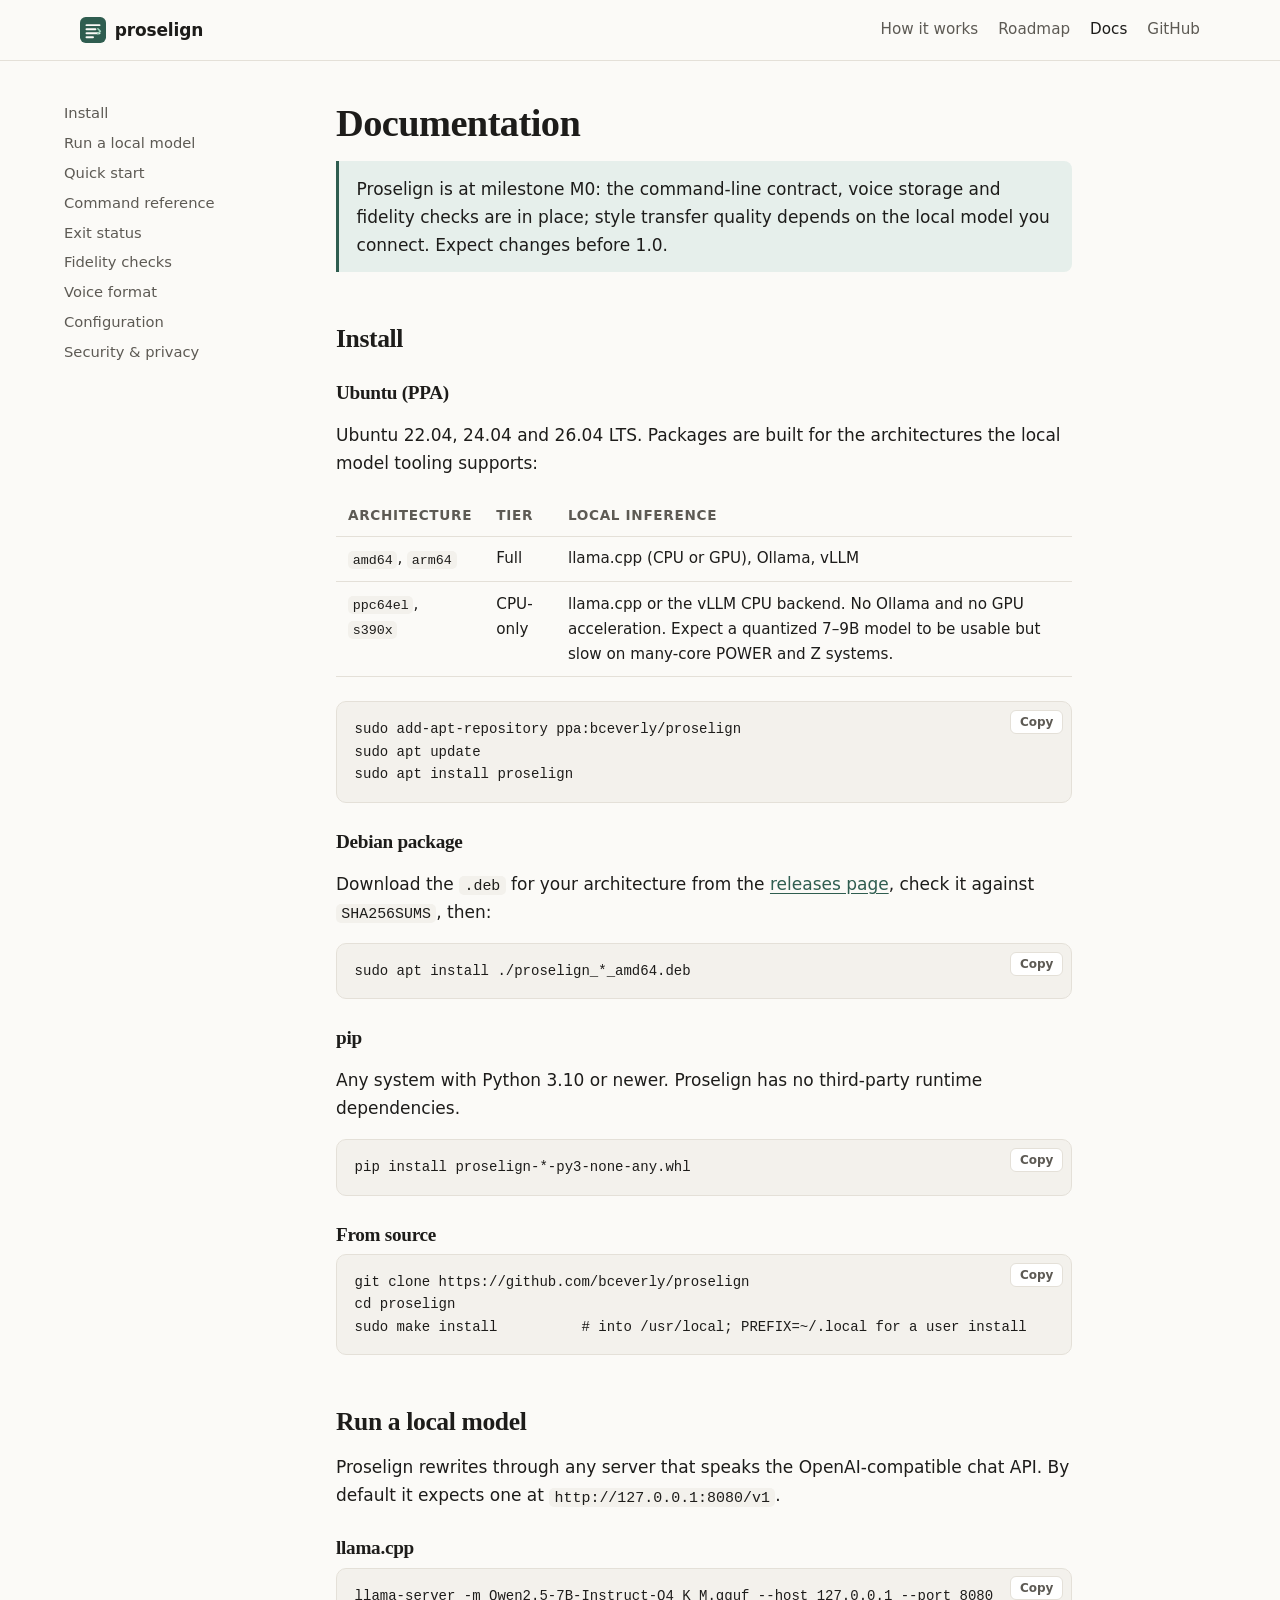
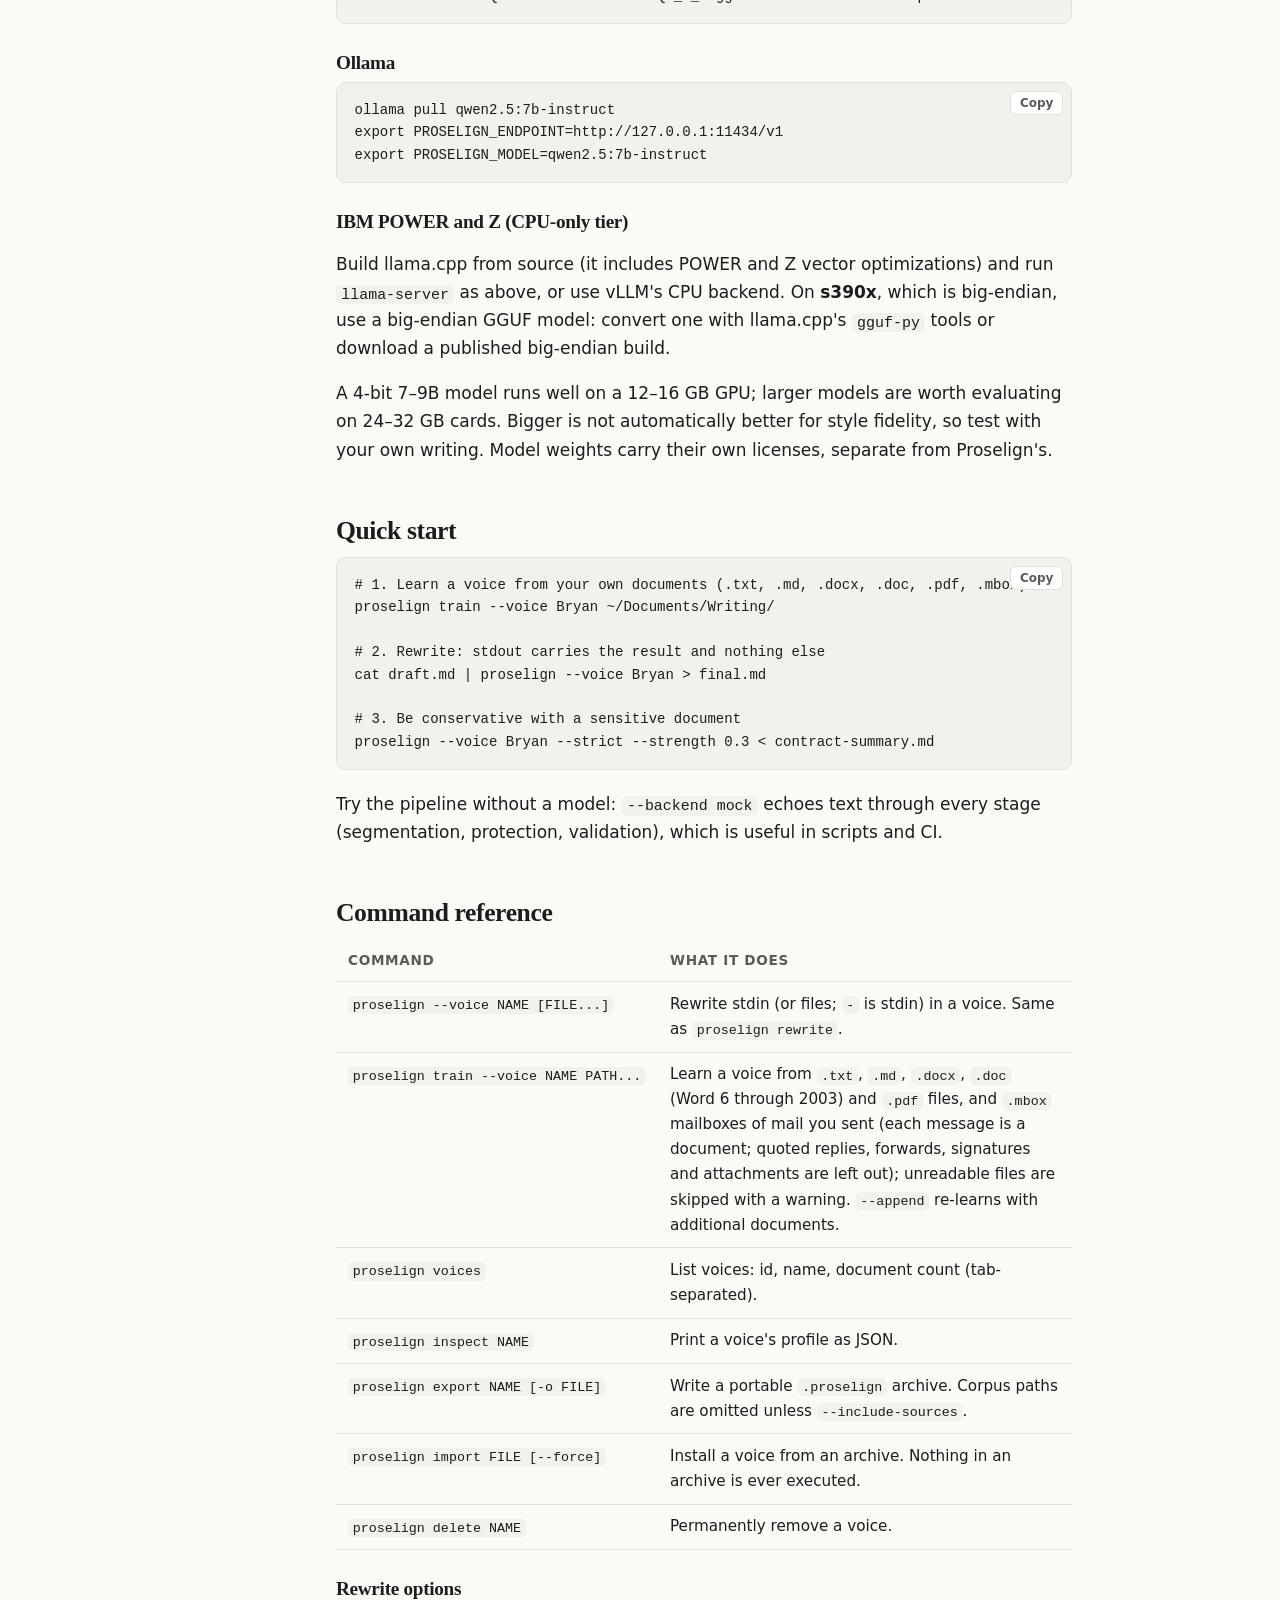
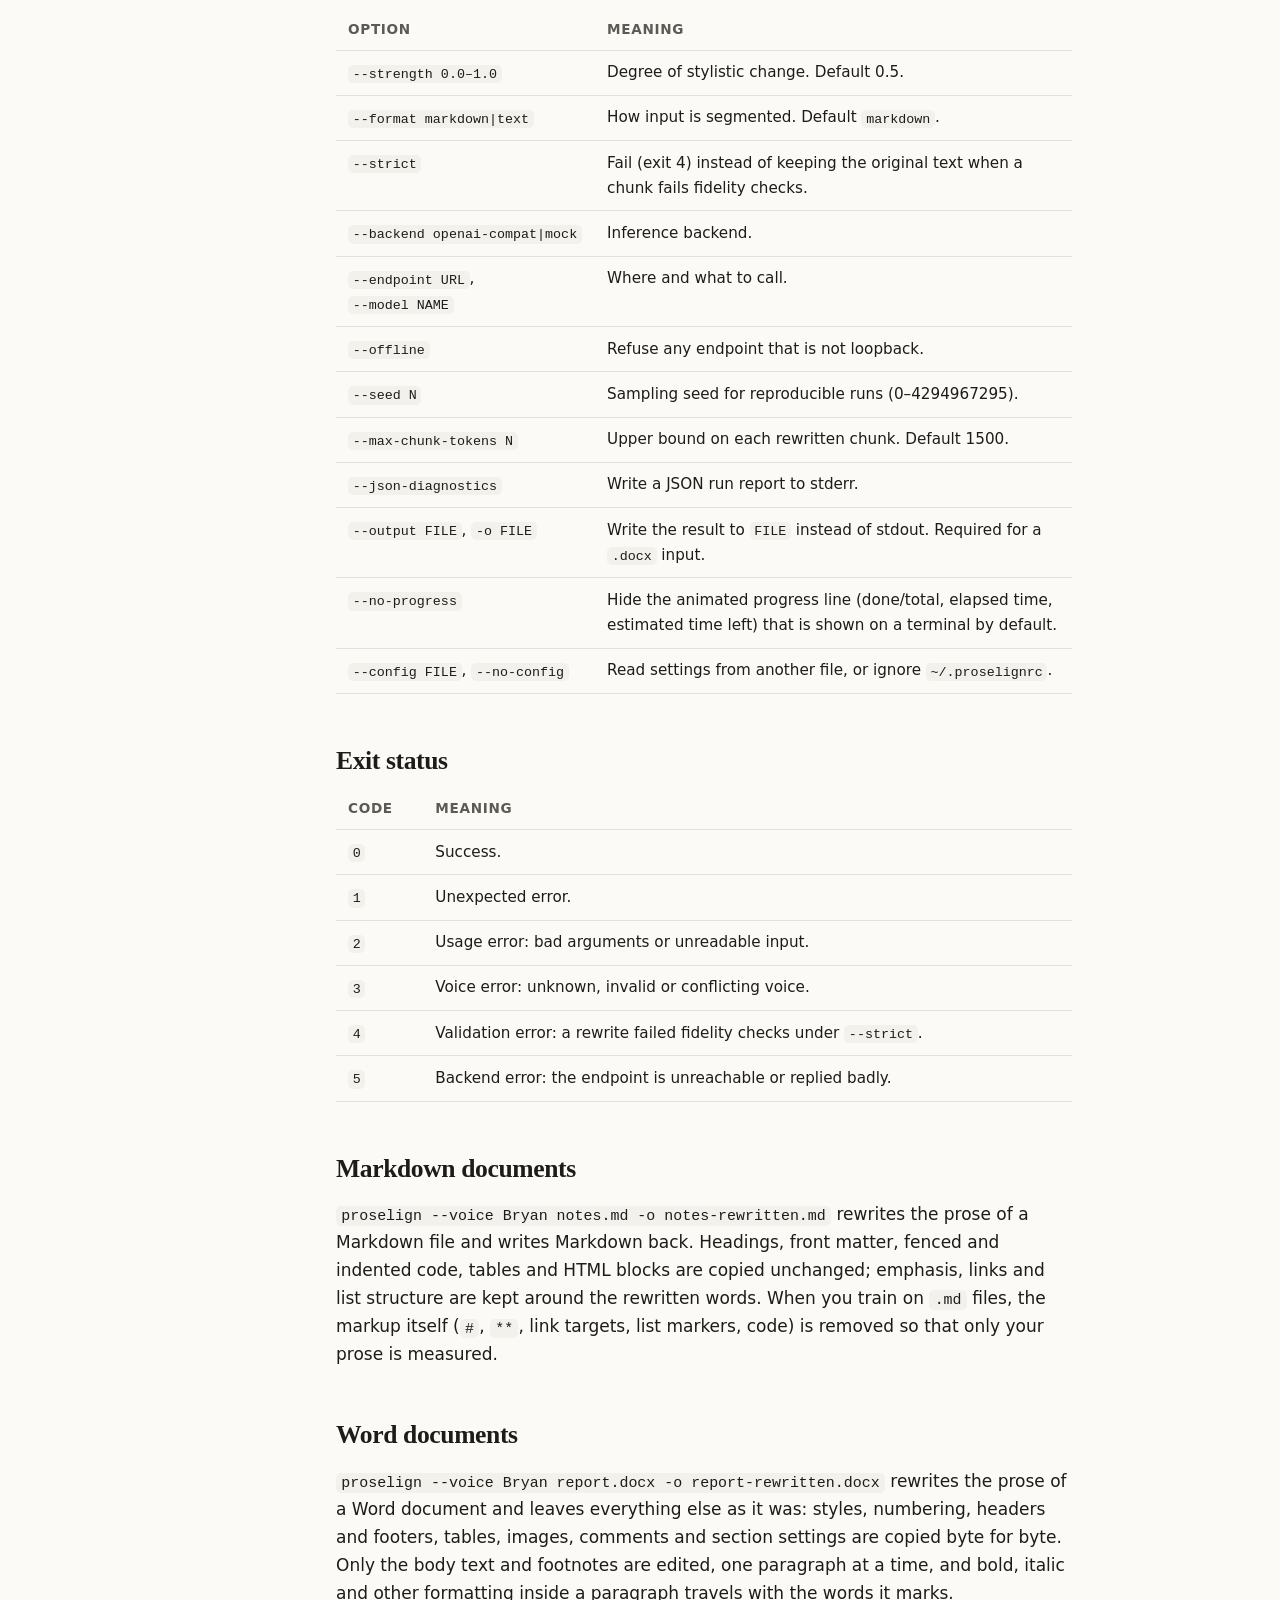
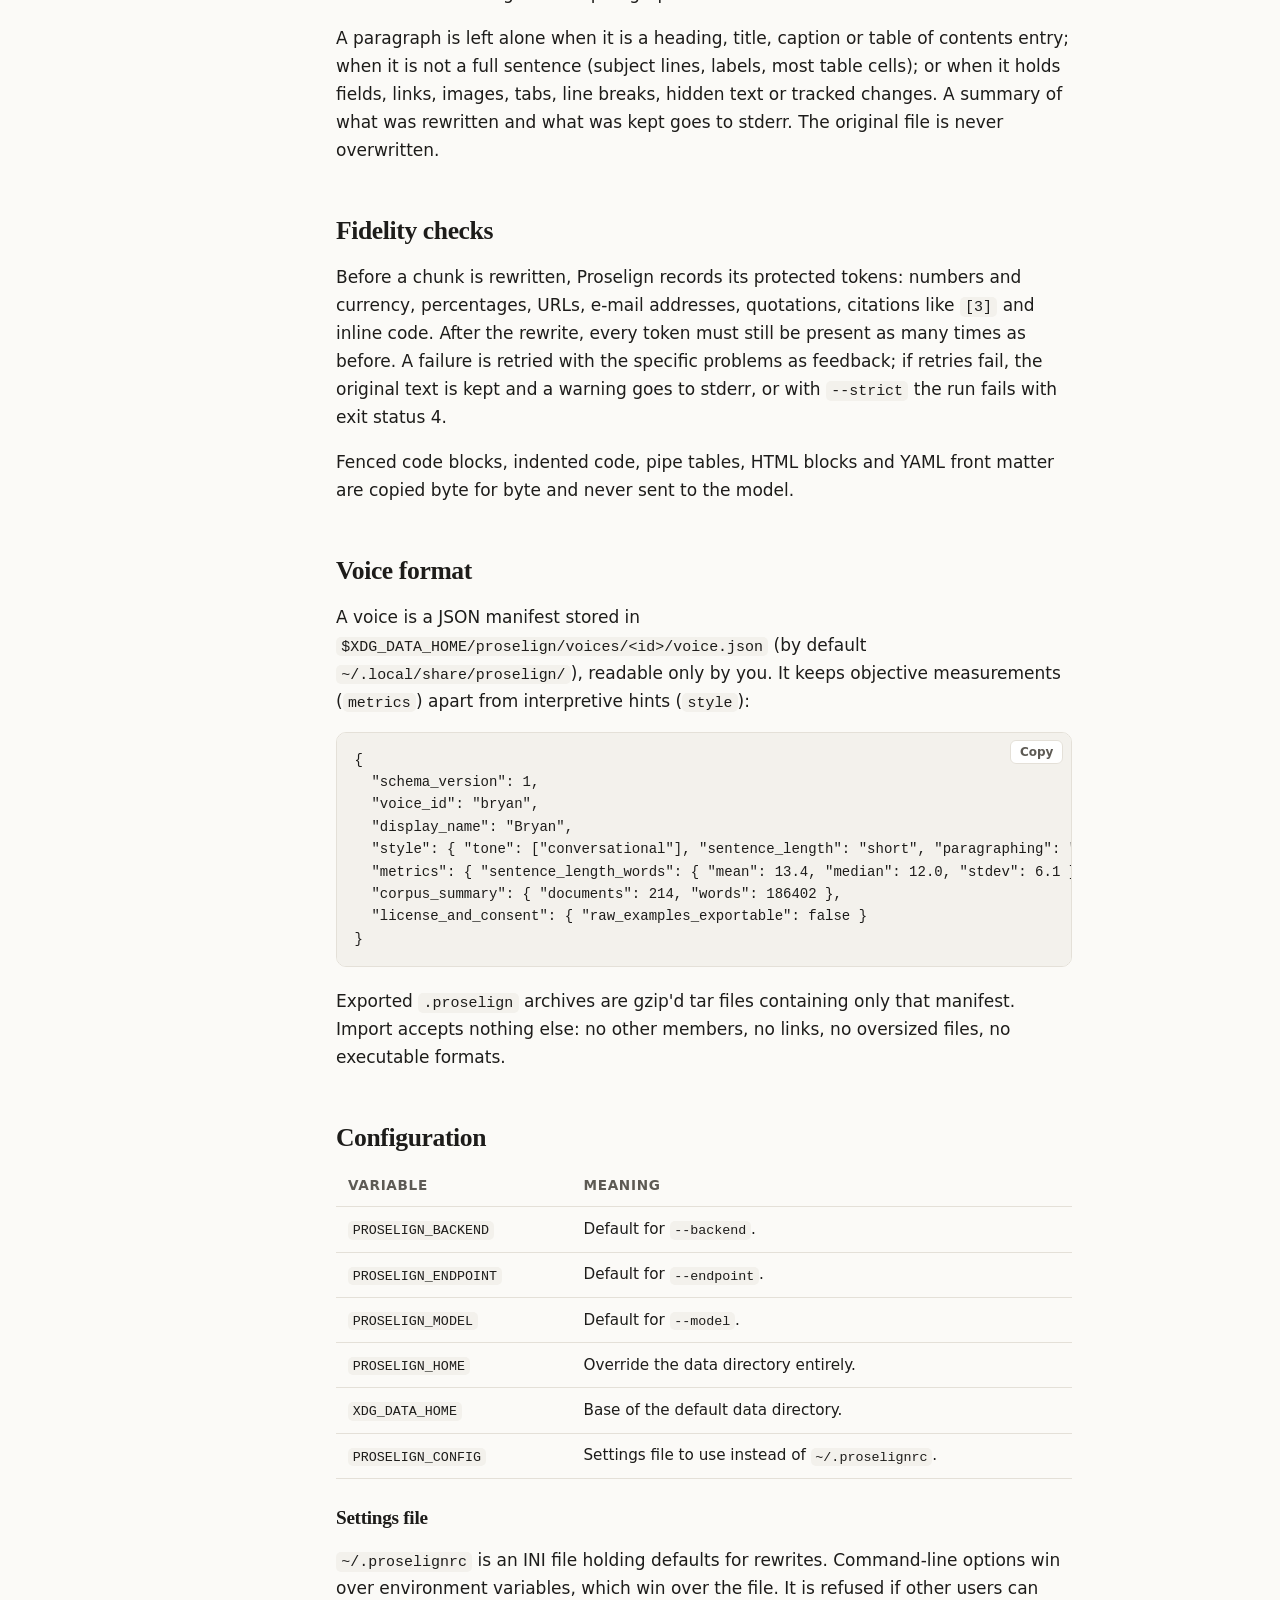
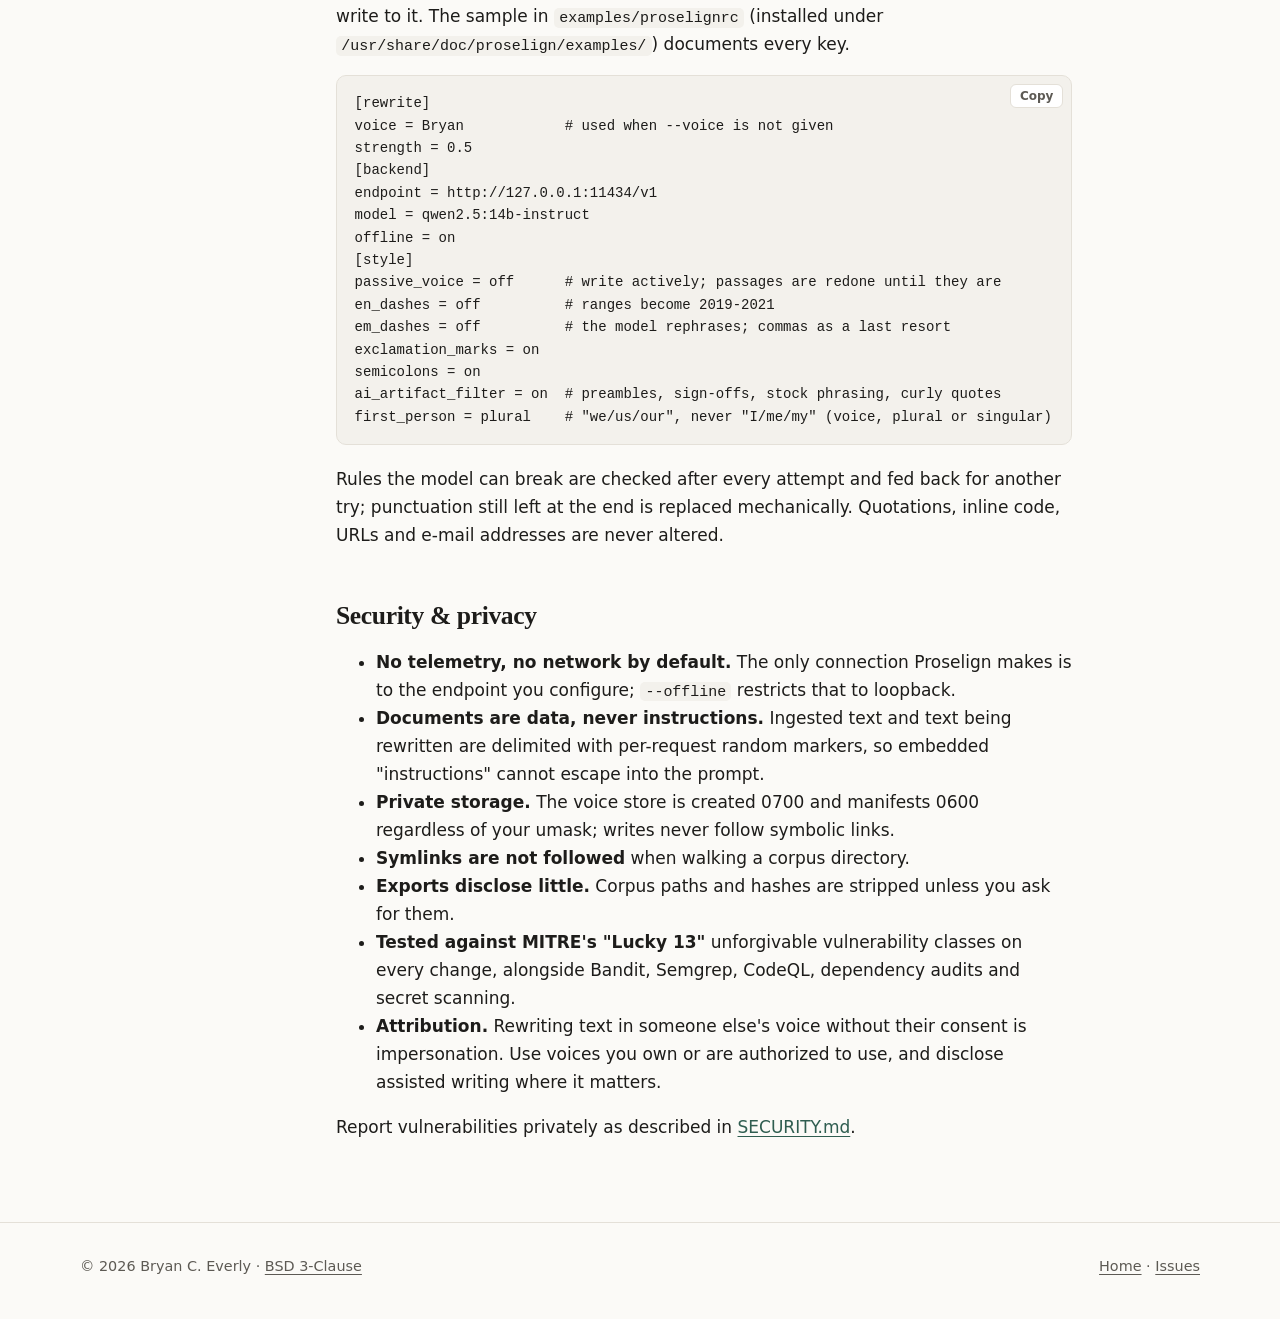
==== commit 8c717bbd: "Added progress indicator and support for markdown" ====
--- a/website/docs/index.html
+++ b/website/docs/index.html
@@ -119,6 +119,8 @@
             <tr><td><code>--seed N</code></td><td>Sampling seed for reproducible runs (0&ndash;4294967295).</td></tr>
             <tr><td><code>--max-chunk-tokens N</code></td><td>Upper bound on each rewritten chunk. Default 1500.</td></tr>
             <tr><td><code>--json-diagnostics</code></td><td>Write a JSON run report to stderr.</td></tr>
+            <tr><td><code>--output FILE</code>, <code>-o FILE</code></td><td>Write the result to <code>FILE</code> instead of stdout. Required for a <code>.docx</code> input.</td></tr>
+            <tr><td><code>--no-progress</code></td><td>Hide the animated progress line (done/total, elapsed time, estimated time left) that is shown on a terminal by default.</td></tr>
             <tr><td><code>--config FILE</code>, <code>--no-config</code></td><td>Read settings from another file, or ignore <code>~/.proselignrc</code>.</td></tr>
           </tbody>
         </table>
@@ -138,6 +140,13 @@
           </tbody>
         </table>
       </div>
+
+      <h2 id="markdown">Markdown documents</h2>
+      <p><code>proselign --voice Bryan notes.md -o notes-rewritten.md</code> rewrites the prose of a Markdown file and writes Markdown back. Headings, front matter, fenced and indented code, tables and HTML blocks are copied unchanged; emphasis, links and list structure are kept around the rewritten words. When you train on <code>.md</code> files, the markup itself (<code>#</code>, <code>**</code>, link targets, list markers, code) is removed so that only your prose is measured.</p>
+
+      <h2 id="docx">Word documents</h2>
+      <p><code>proselign --voice Bryan report.docx -o report-rewritten.docx</code> rewrites the prose of a Word document and leaves everything else as it was: styles, numbering, headers and footers, tables, images, comments and section settings are copied byte for byte. Only the body text and footnotes are edited, one paragraph at a time, and bold, italic and other formatting inside a paragraph travels with the words it marks.</p>
+      <p>A paragraph is left alone when it is a heading, title, caption or table of contents entry; when it is not a full sentence (subject lines, labels, most table cells); or when it holds fields, links, images, tabs, line breaks, hidden text or tracked changes. A summary of what was rewritten and what was kept goes to stderr. The original file is never overwritten.</p>
 
       <h2 id="fidelity">Fidelity checks</h2>
       <p>Before a chunk is rewritten, Proselign records its protected tokens: numbers and currency, percentages, URLs, e-mail addresses, quotations, citations like <code>[3]</code> and inline code. After the rewrite, every token must still be present as many times as before. A failure is retried with the specific problems as feedback; if retries fail, the original text is kept and a warning goes to stderr, or with <code>--strict</code> the run fails with exit status 4.</p>
@@ -186,7 +195,8 @@
 em_dashes = off          # the model rephrases; commas as a last resort
 exclamation_marks = on
 semicolons = on
-ai_artifact_filter = on  # preambles, sign-offs, stock phrasing, curly quotes</code></pre>
+ai_artifact_filter = on  # preambles, sign-offs, stock phrasing, curly quotes
+first_person = plural    # "we/us/our", never "I/me/my" (voice, plural or singular)</code></pre>
       <p>Rules the model can break are checked after every attempt and fed back for another try; punctuation still left at the end is replaced mechanically. Quotations, inline code, URLs and e-mail addresses are never altered.</p>
 
       <h2 id="security">Security &amp; privacy</h2>
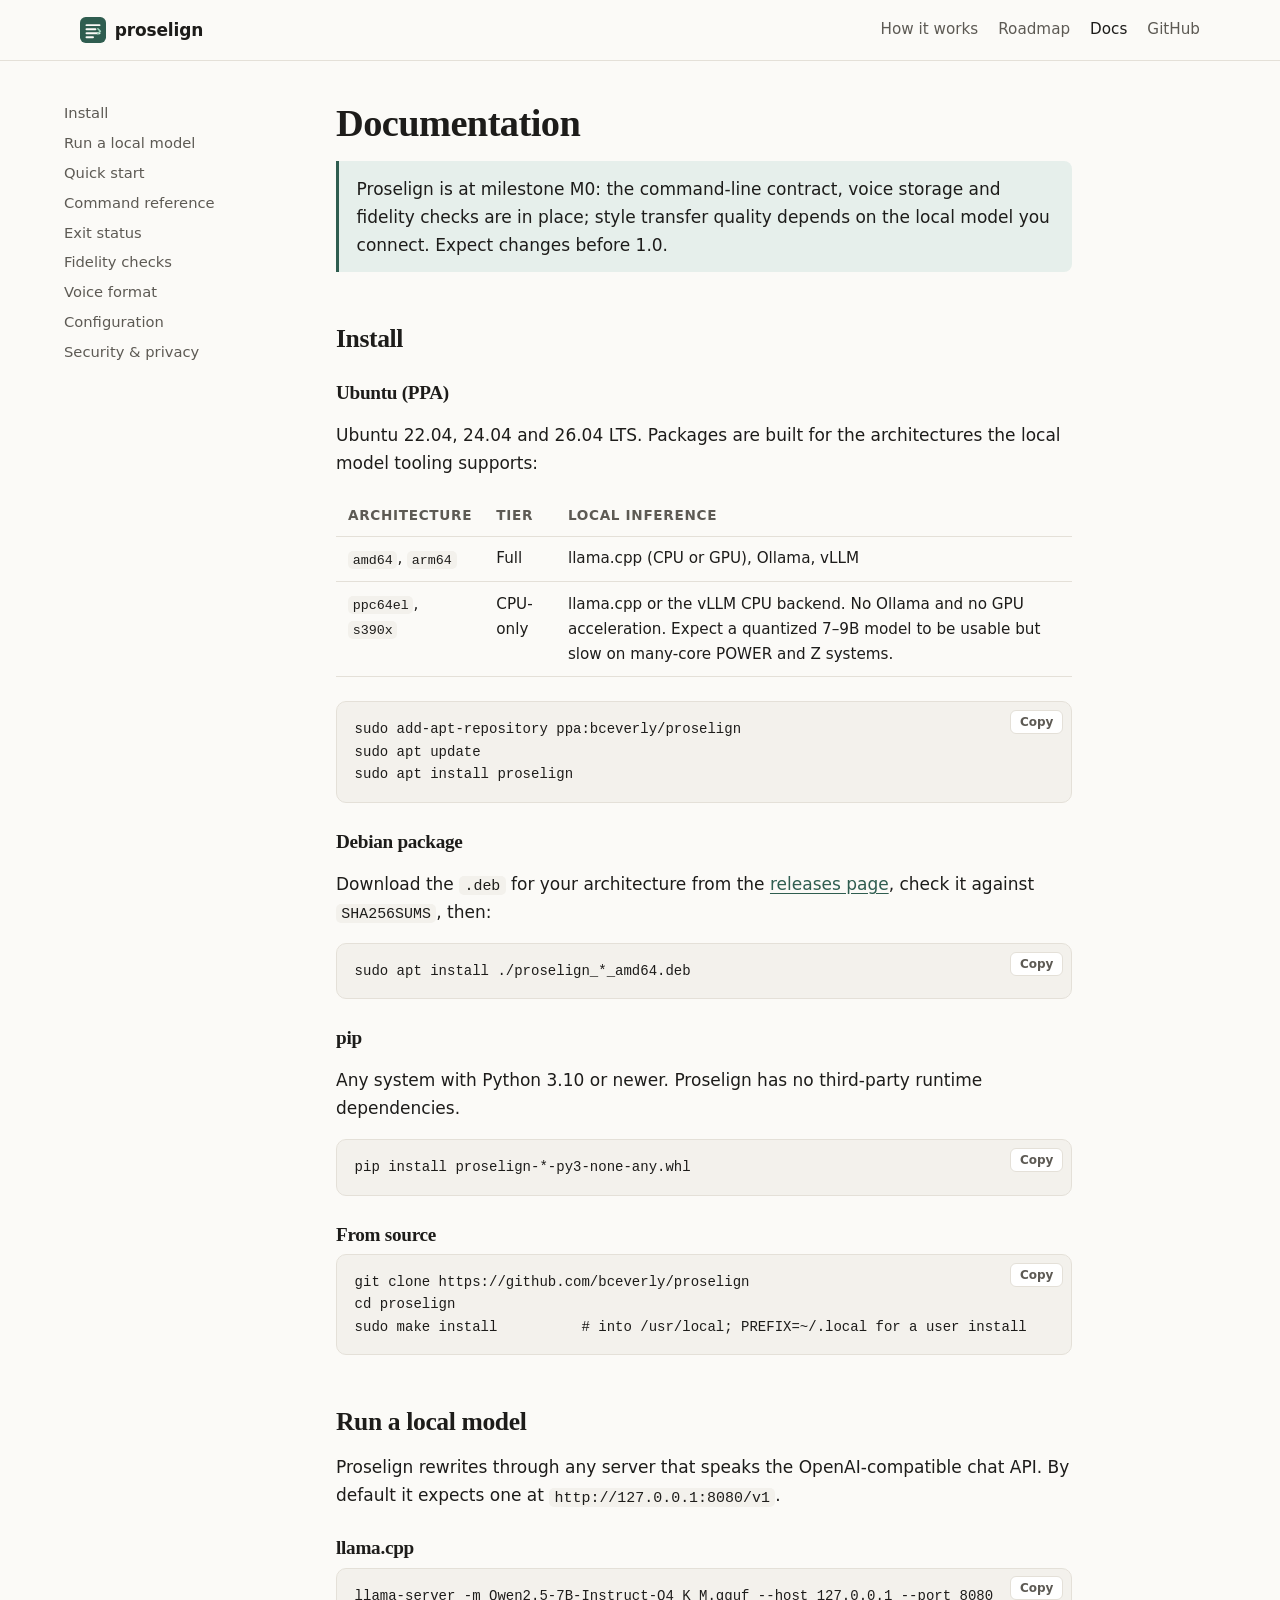
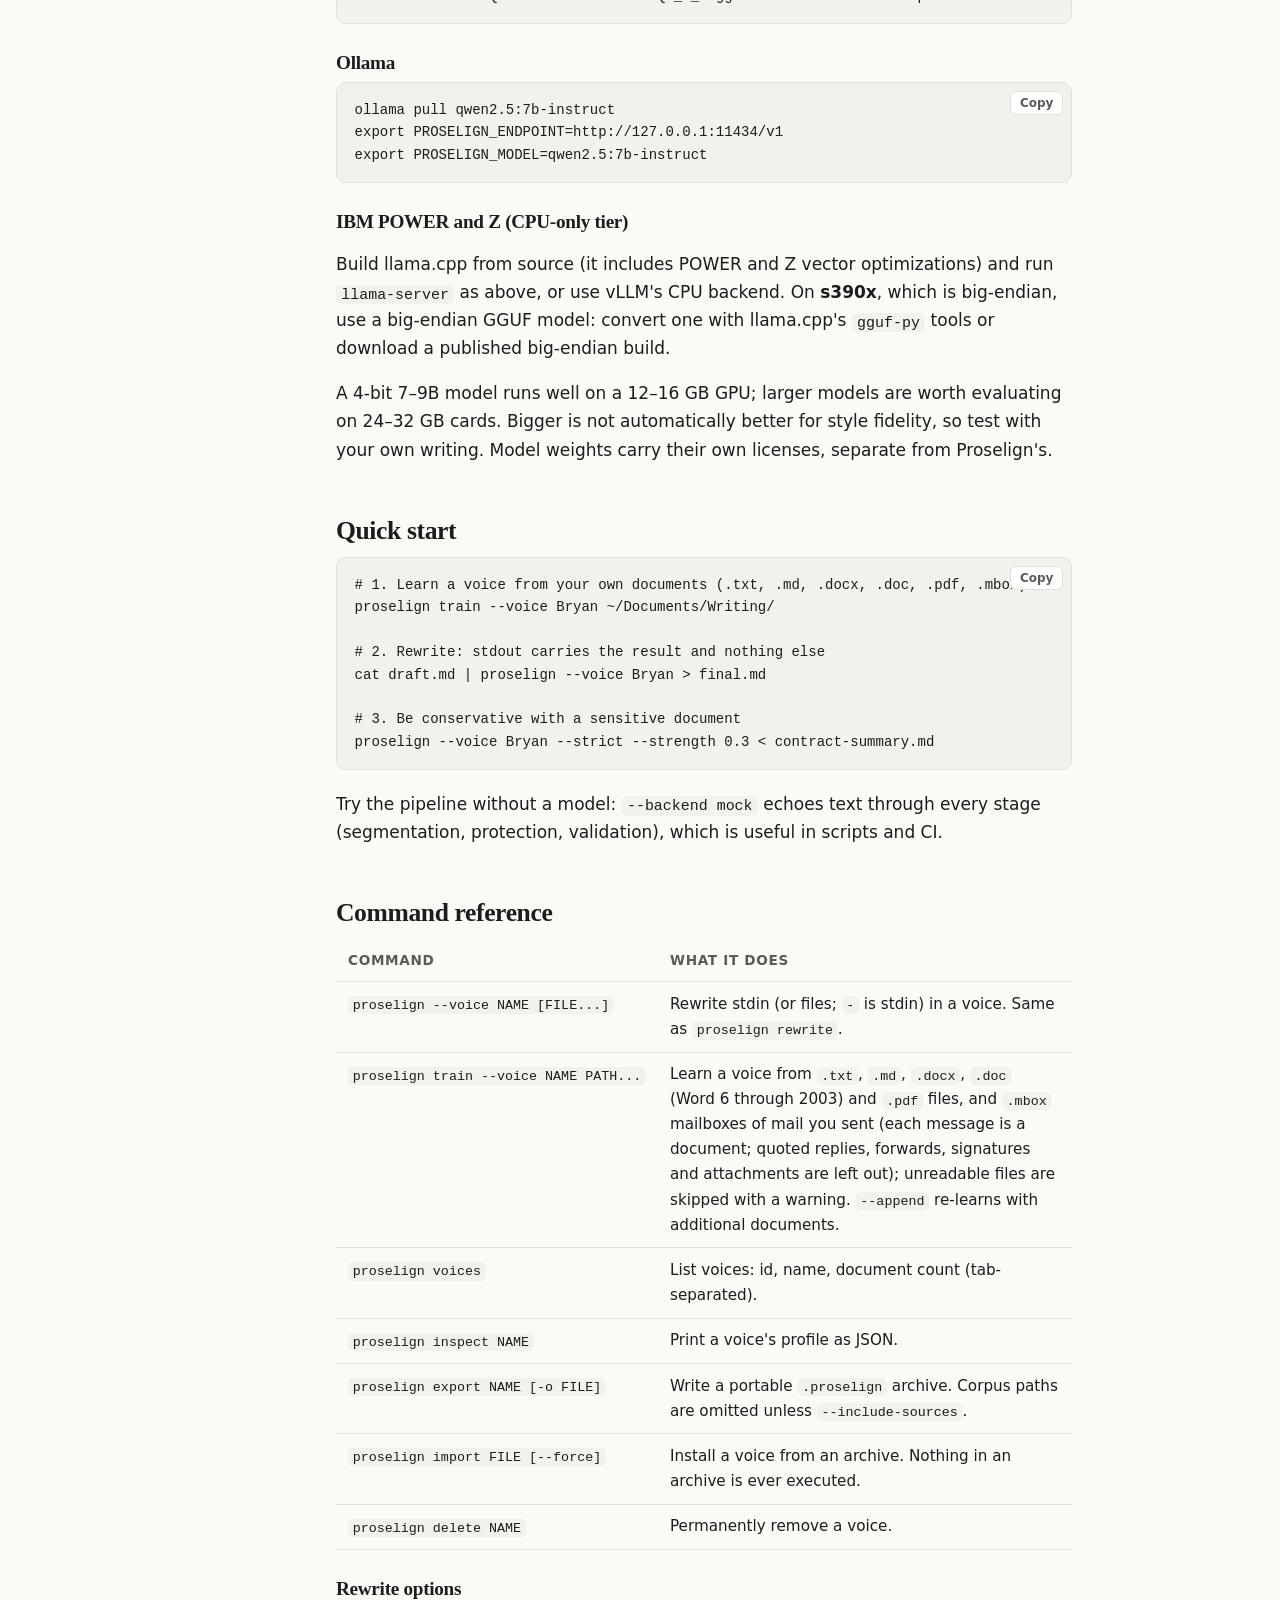
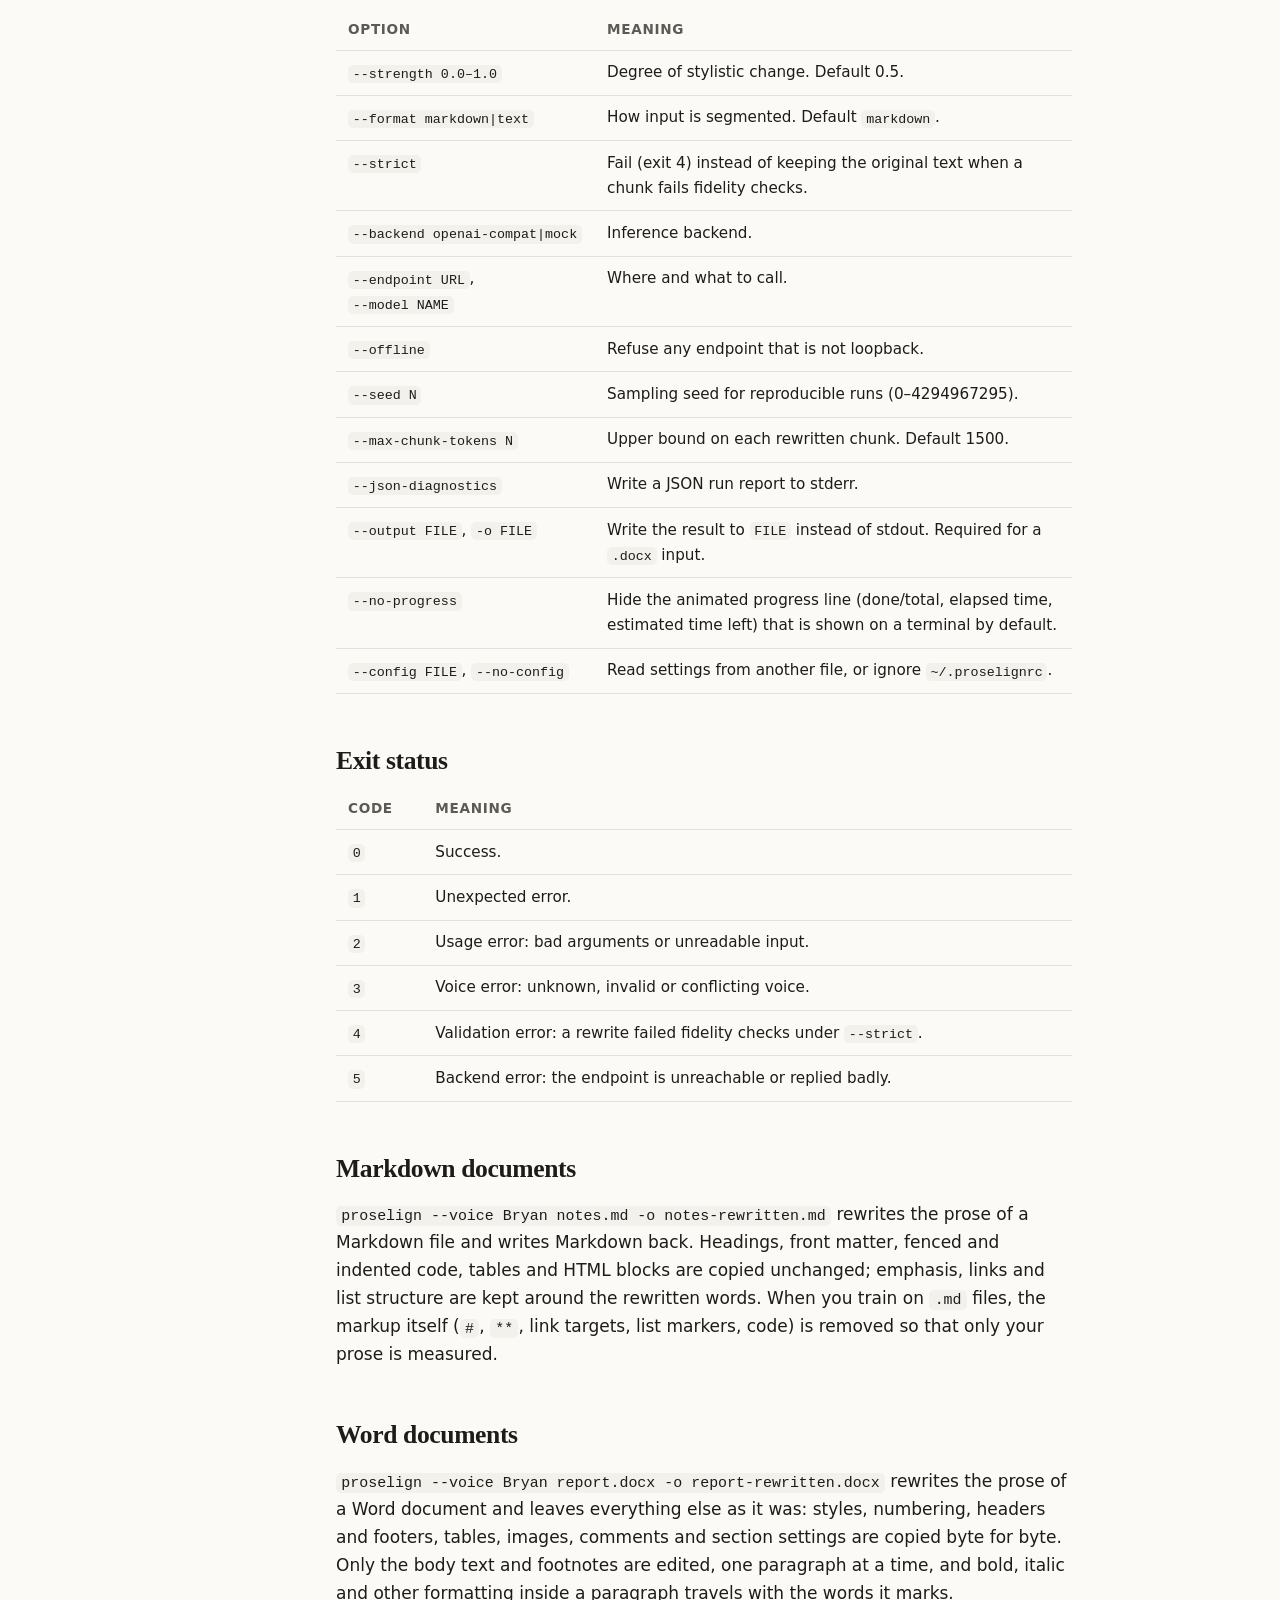
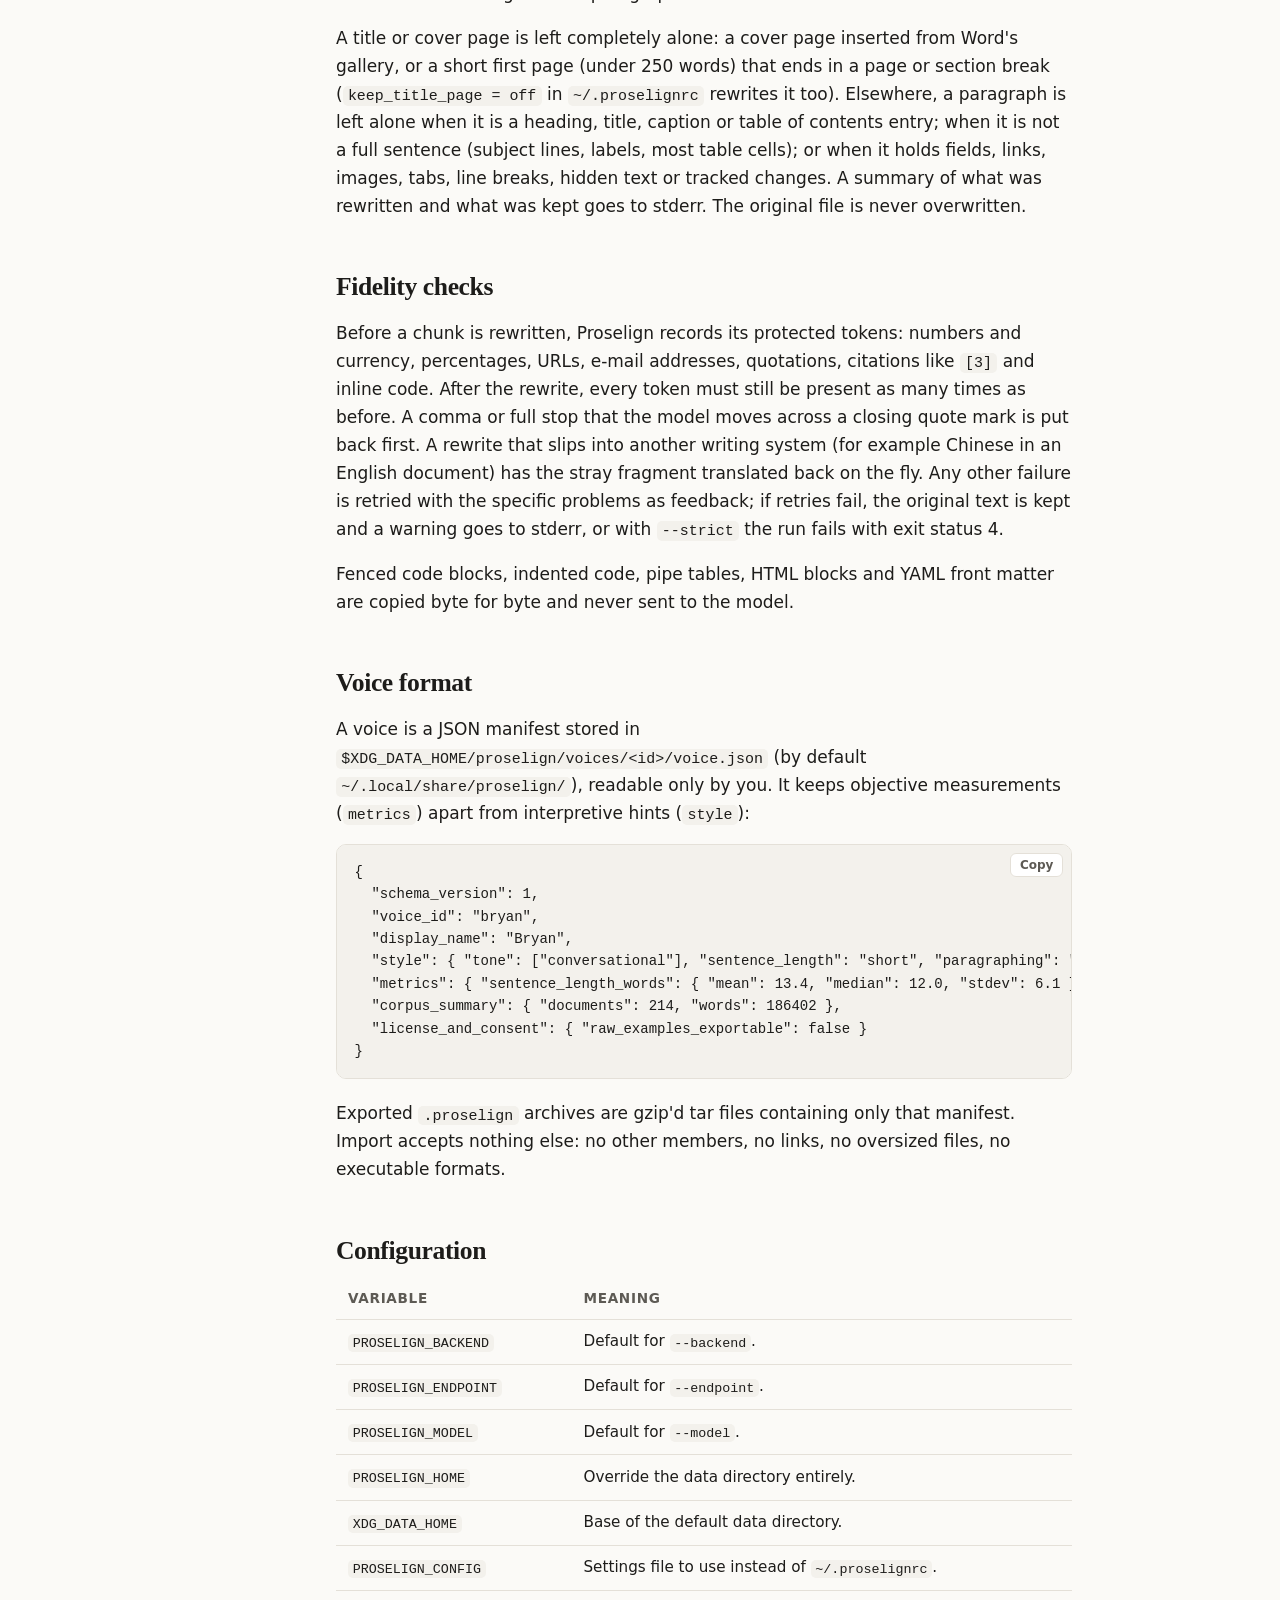
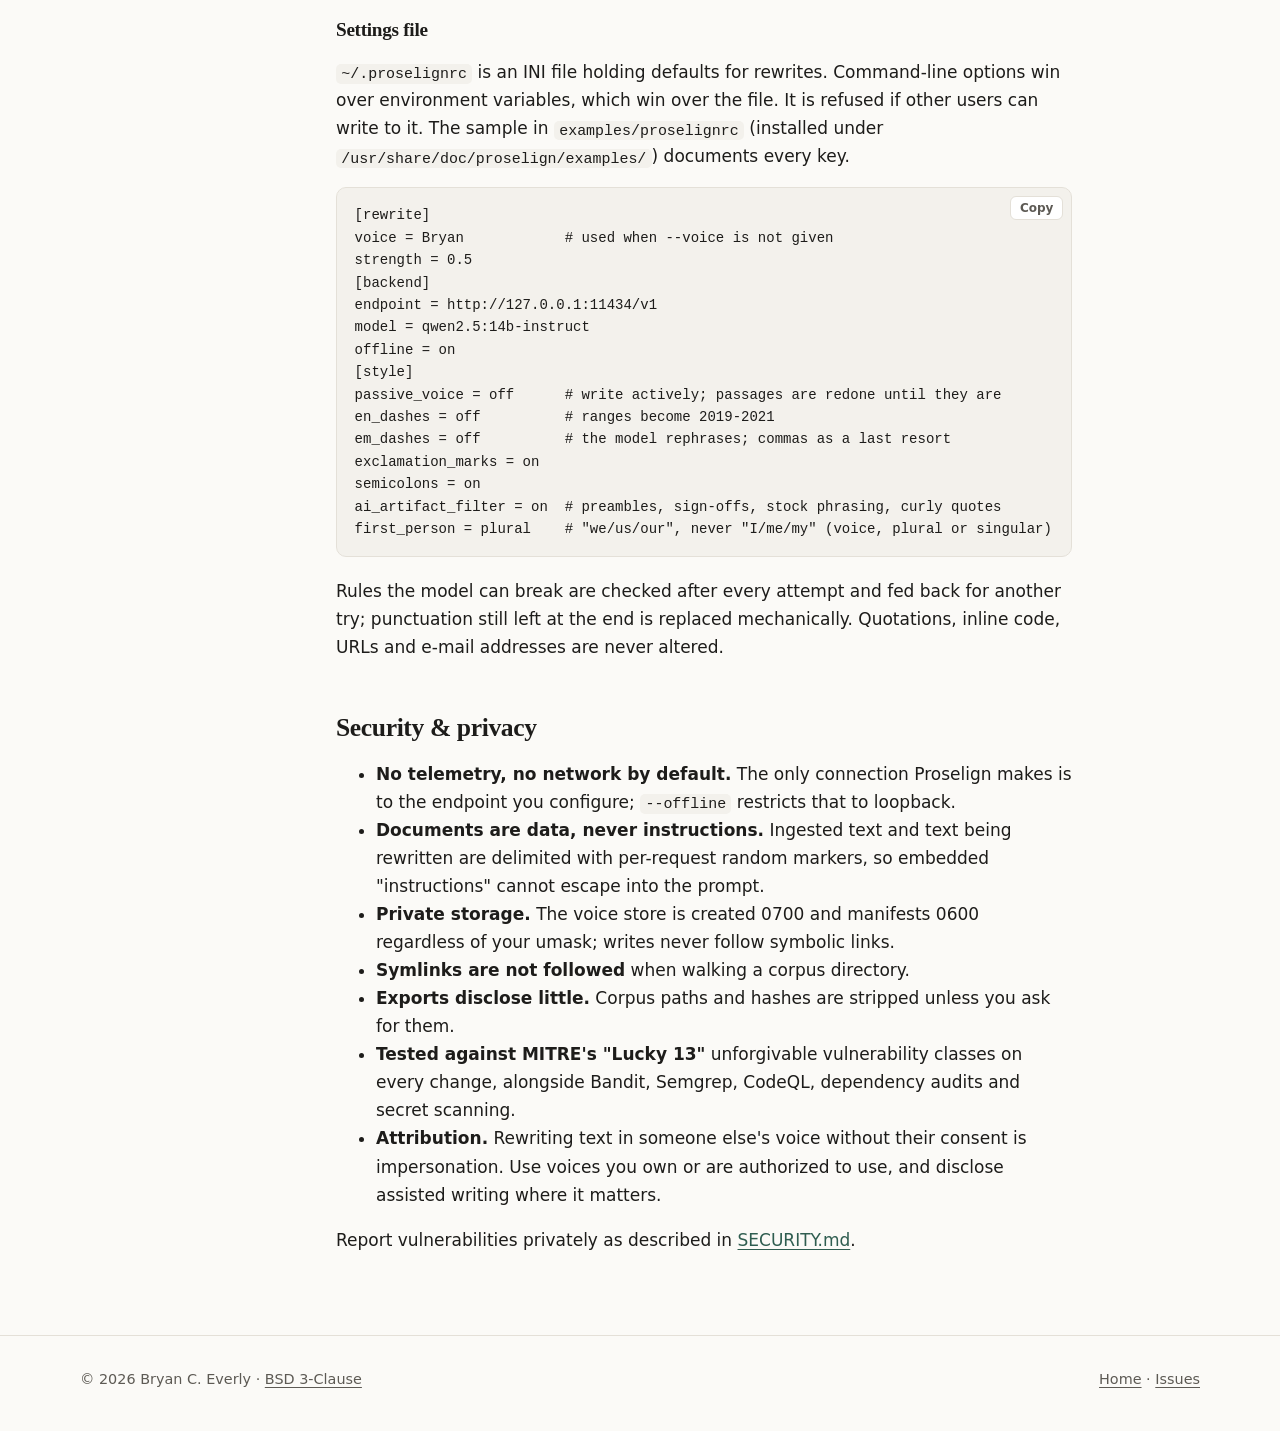
==== commit d28b3094: "Fixed bugs uncovered during testing" ====
--- a/website/docs/index.html
+++ b/website/docs/index.html
@@ -146,10 +146,10 @@
 
       <h2 id="docx">Word documents</h2>
       <p><code>proselign --voice Bryan report.docx -o report-rewritten.docx</code> rewrites the prose of a Word document and leaves everything else as it was: styles, numbering, headers and footers, tables, images, comments and section settings are copied byte for byte. Only the body text and footnotes are edited, one paragraph at a time, and bold, italic and other formatting inside a paragraph travels with the words it marks.</p>
-      <p>A paragraph is left alone when it is a heading, title, caption or table of contents entry; when it is not a full sentence (subject lines, labels, most table cells); or when it holds fields, links, images, tabs, line breaks, hidden text or tracked changes. A summary of what was rewritten and what was kept goes to stderr. The original file is never overwritten.</p>
+      <p>A title or cover page is left completely alone: a cover page inserted from Word's gallery, or a short first page (under 250 words) that ends in a page or section break (<code>keep_title_page = off</code> in <code>~/.proselignrc</code> rewrites it too). Elsewhere, a paragraph is left alone when it is a heading, title, caption or table of contents entry; when it is not a full sentence (subject lines, labels, most table cells); or when it holds fields, links, images, tabs, line breaks, hidden text or tracked changes. A summary of what was rewritten and what was kept goes to stderr. The original file is never overwritten.</p>
 
       <h2 id="fidelity">Fidelity checks</h2>
-      <p>Before a chunk is rewritten, Proselign records its protected tokens: numbers and currency, percentages, URLs, e-mail addresses, quotations, citations like <code>[3]</code> and inline code. After the rewrite, every token must still be present as many times as before. A failure is retried with the specific problems as feedback; if retries fail, the original text is kept and a warning goes to stderr, or with <code>--strict</code> the run fails with exit status 4.</p>
+      <p>Before a chunk is rewritten, Proselign records its protected tokens: numbers and currency, percentages, URLs, e-mail addresses, quotations, citations like <code>[3]</code> and inline code. After the rewrite, every token must still be present as many times as before. A comma or full stop that the model moves across a closing quote mark is put back first. A rewrite that slips into another writing system (for example Chinese in an English document) has the stray fragment translated back on the fly. Any other failure is retried with the specific problems as feedback; if retries fail, the original text is kept and a warning goes to stderr, or with <code>--strict</code> the run fails with exit status 4.</p>
       <p>Fenced code blocks, indented code, pipe tables, HTML blocks and YAML front matter are copied byte for byte and never sent to the model.</p>
 
       <h2 id="voices">Voice format</h2>
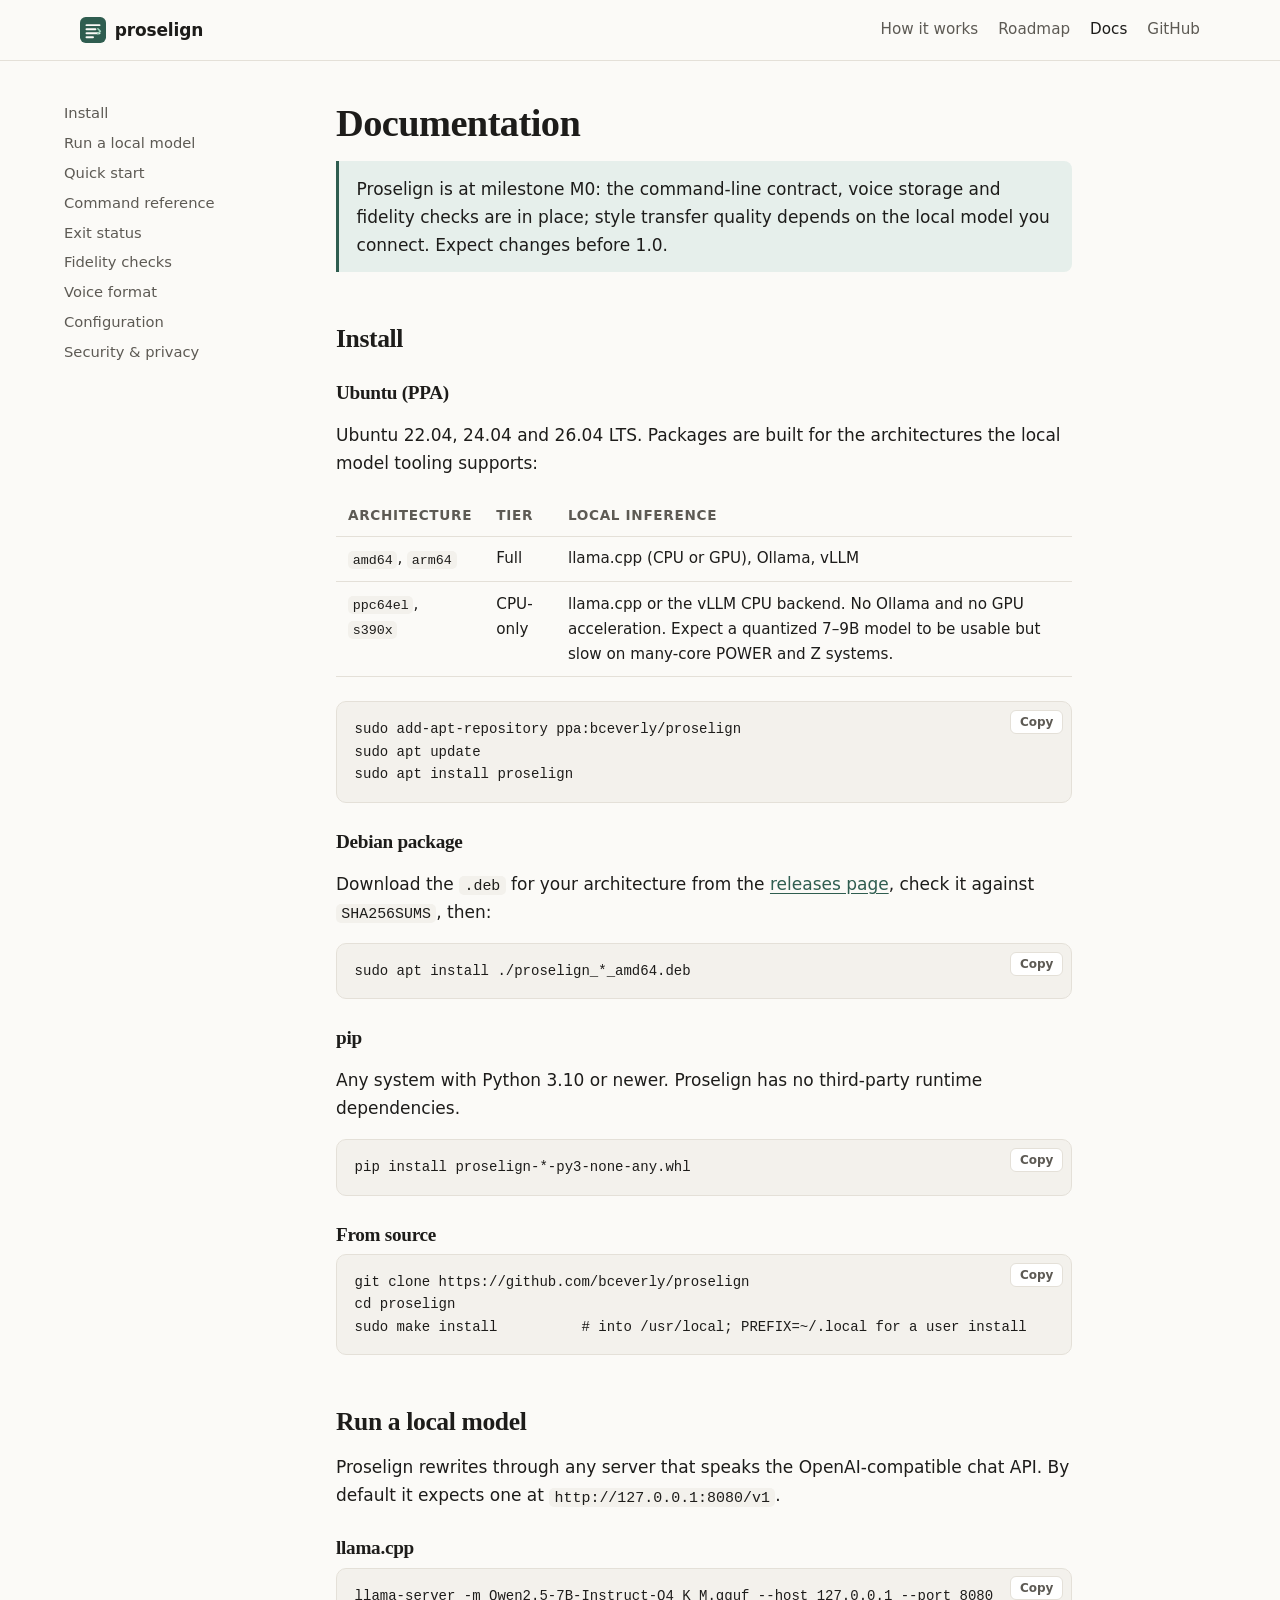
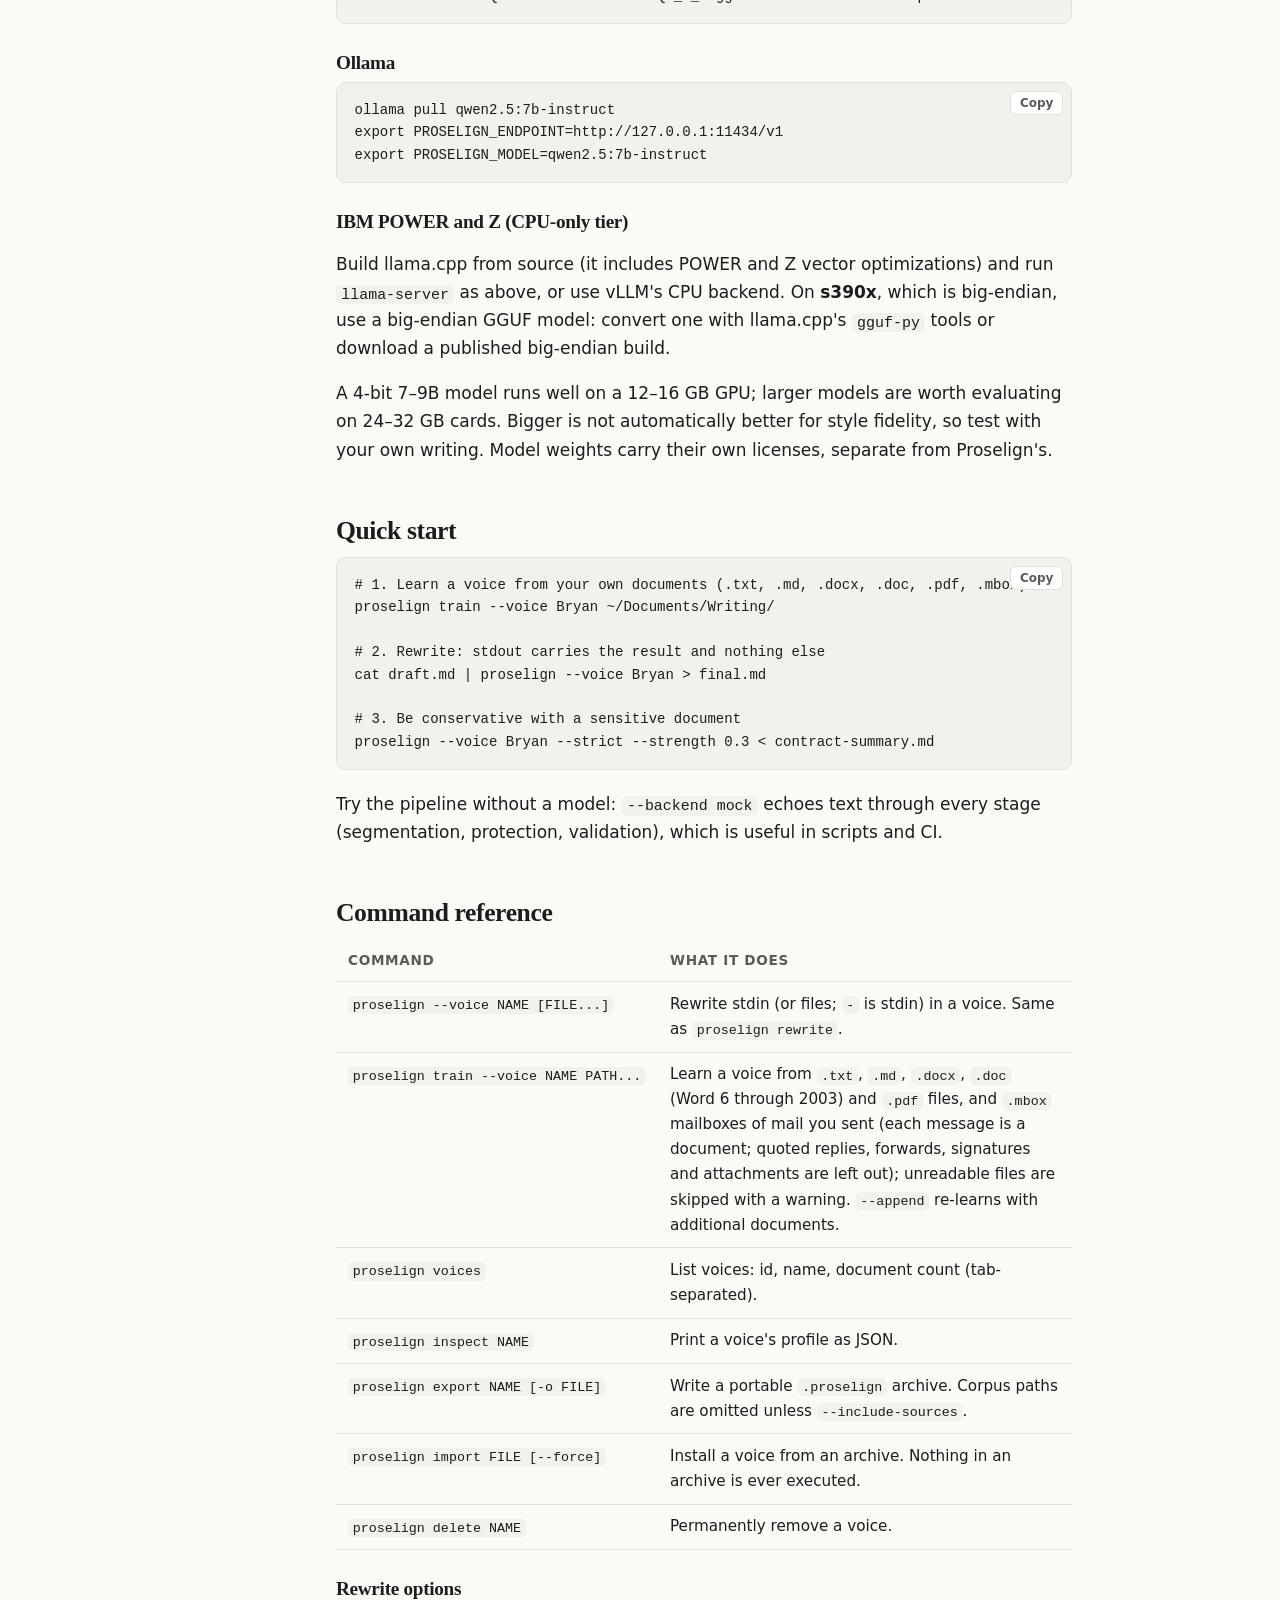
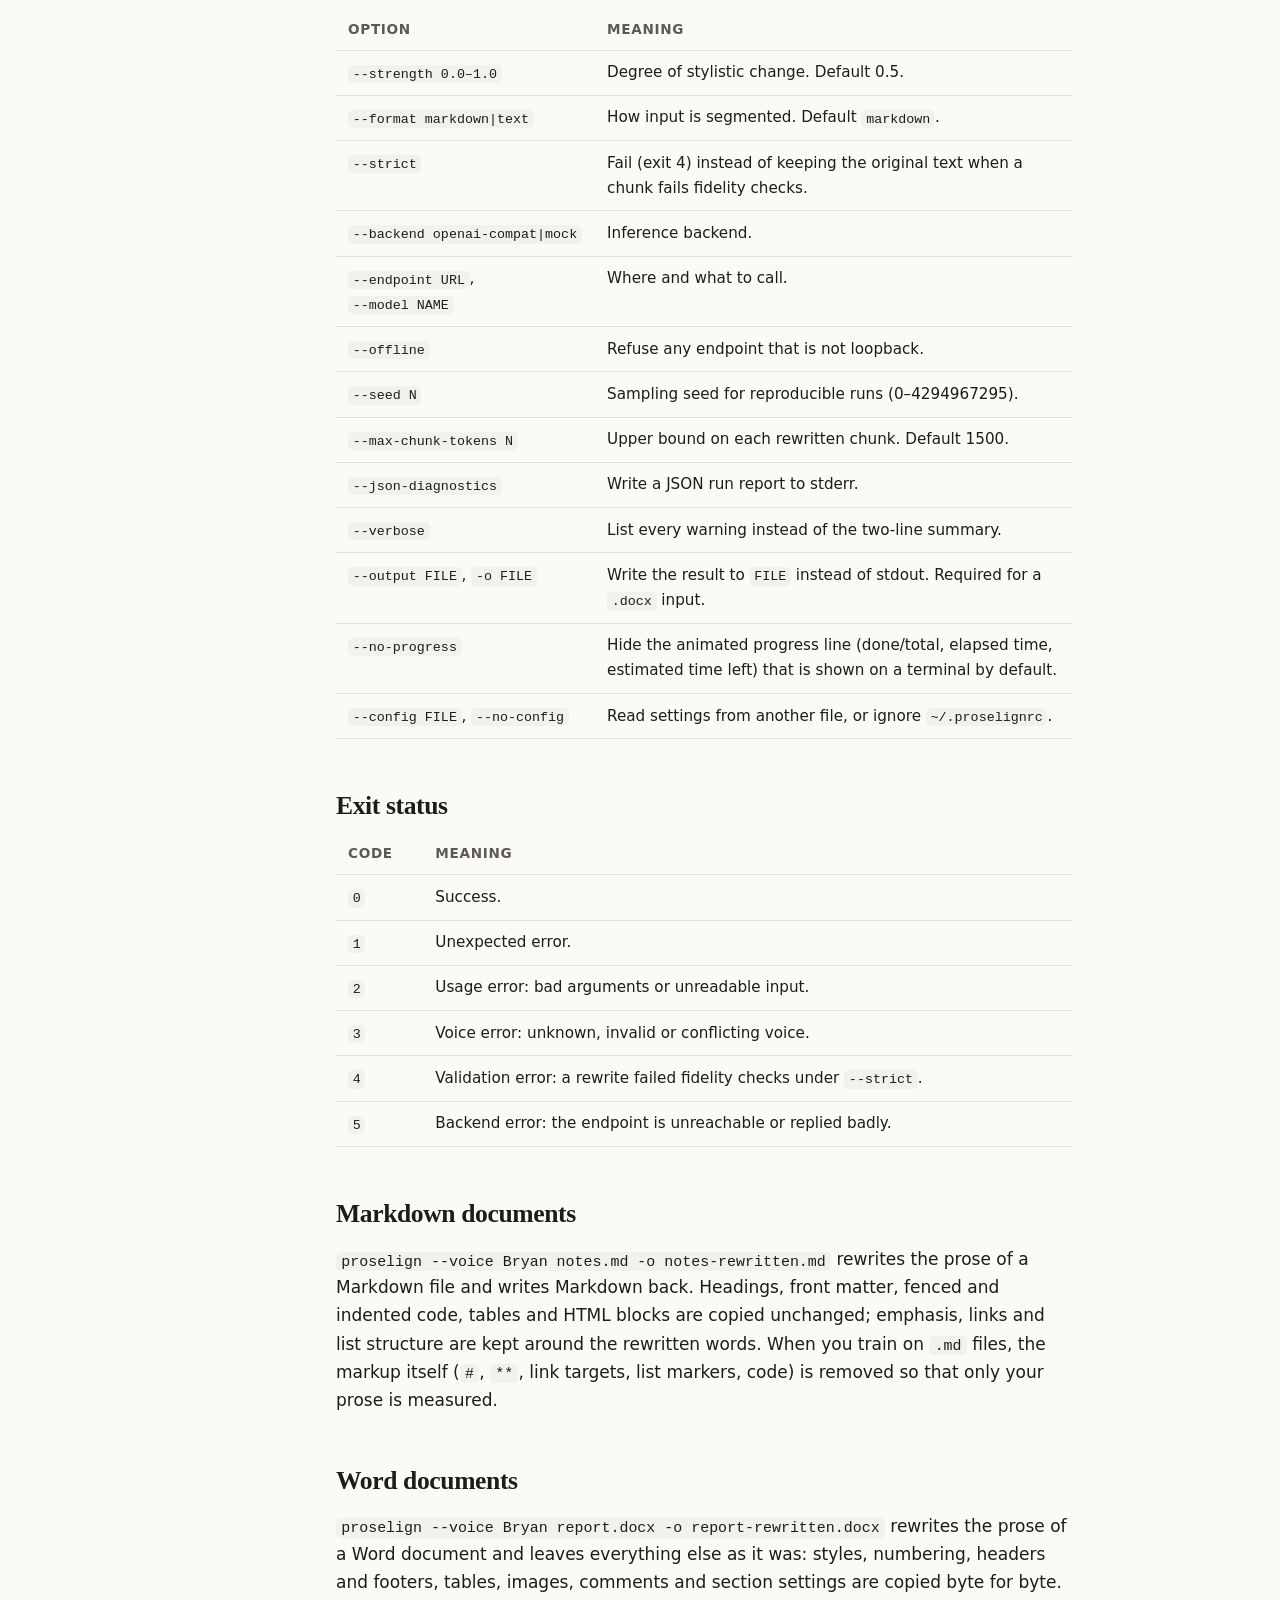
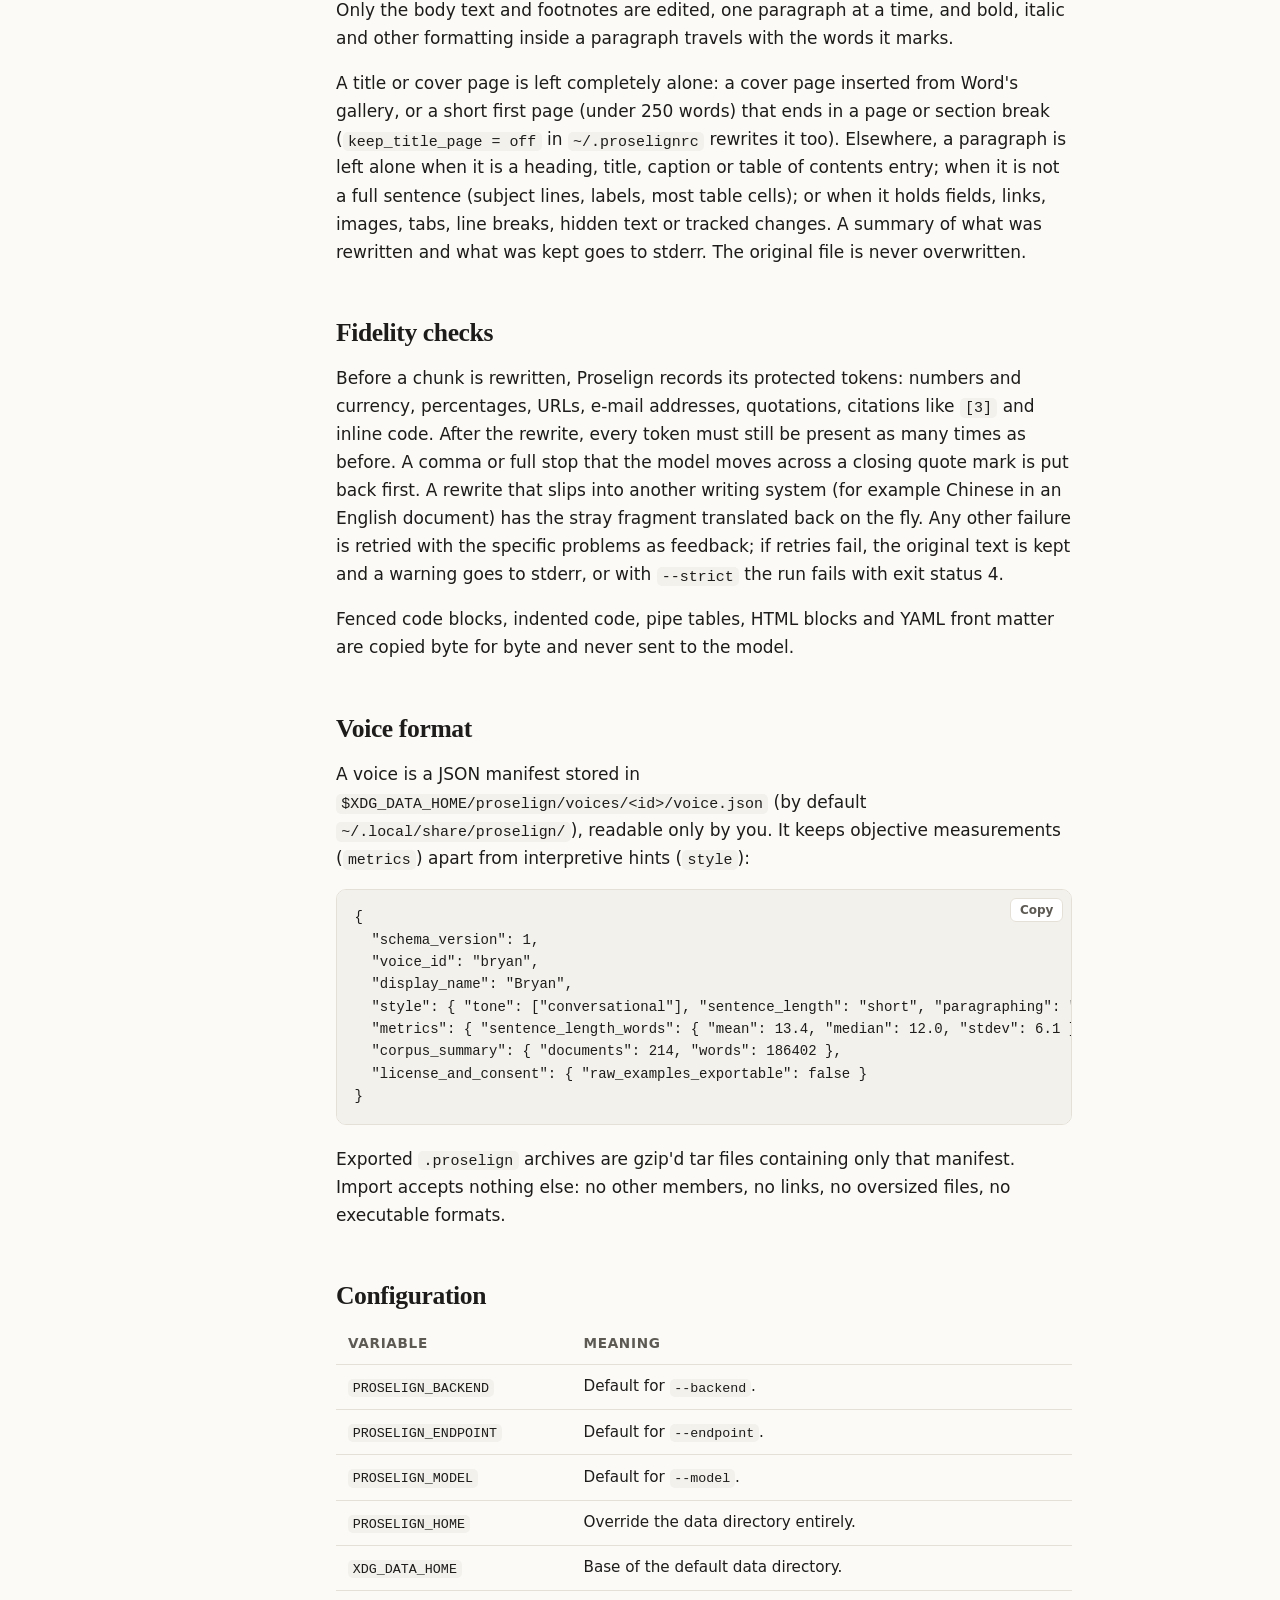
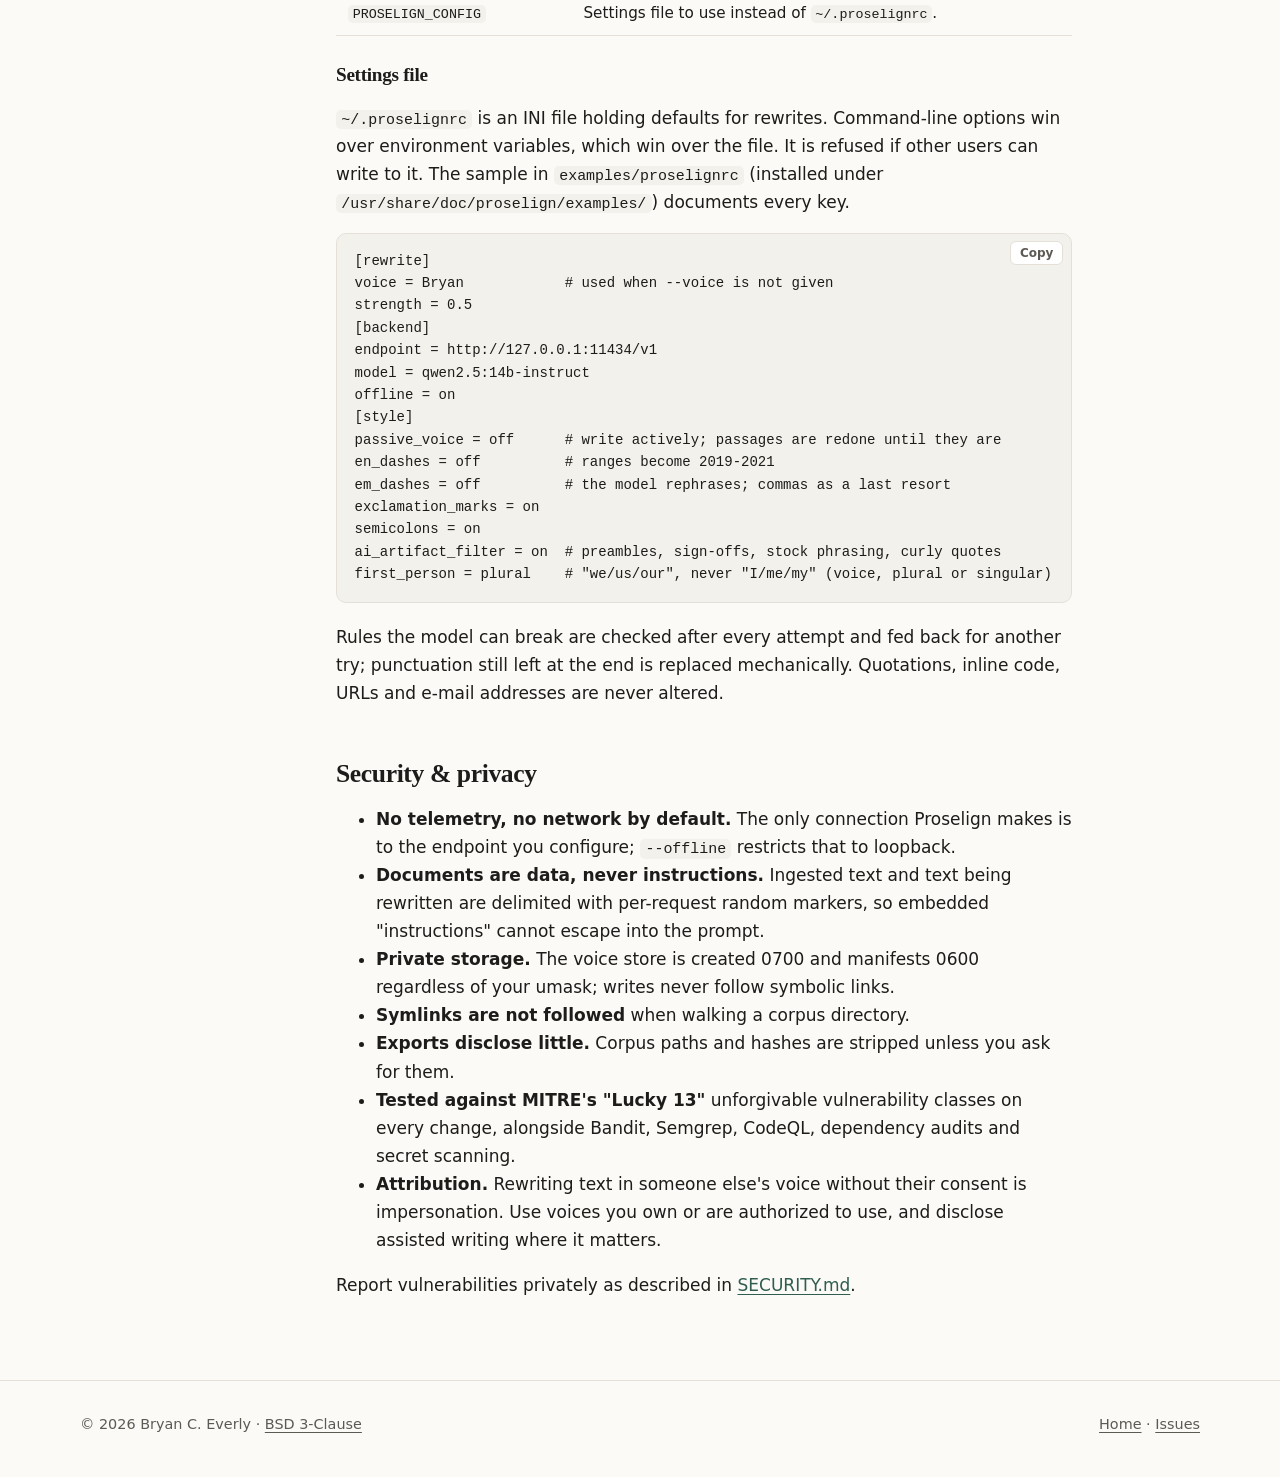
==== commit 36661db7: "Reduced clutter in output" ====
--- a/website/docs/index.html
+++ b/website/docs/index.html
@@ -119,6 +119,7 @@
             <tr><td><code>--seed N</code></td><td>Sampling seed for reproducible runs (0&ndash;4294967295).</td></tr>
             <tr><td><code>--max-chunk-tokens N</code></td><td>Upper bound on each rewritten chunk. Default 1500.</td></tr>
             <tr><td><code>--json-diagnostics</code></td><td>Write a JSON run report to stderr.</td></tr>
+            <tr><td><code>--verbose</code></td><td>List every warning instead of the two-line summary.</td></tr>
             <tr><td><code>--output FILE</code>, <code>-o FILE</code></td><td>Write the result to <code>FILE</code> instead of stdout. Required for a <code>.docx</code> input.</td></tr>
             <tr><td><code>--no-progress</code></td><td>Hide the animated progress line (done/total, elapsed time, estimated time left) that is shown on a terminal by default.</td></tr>
             <tr><td><code>--config FILE</code>, <code>--no-config</code></td><td>Read settings from another file, or ignore <code>~/.proselignrc</code>.</td></tr>
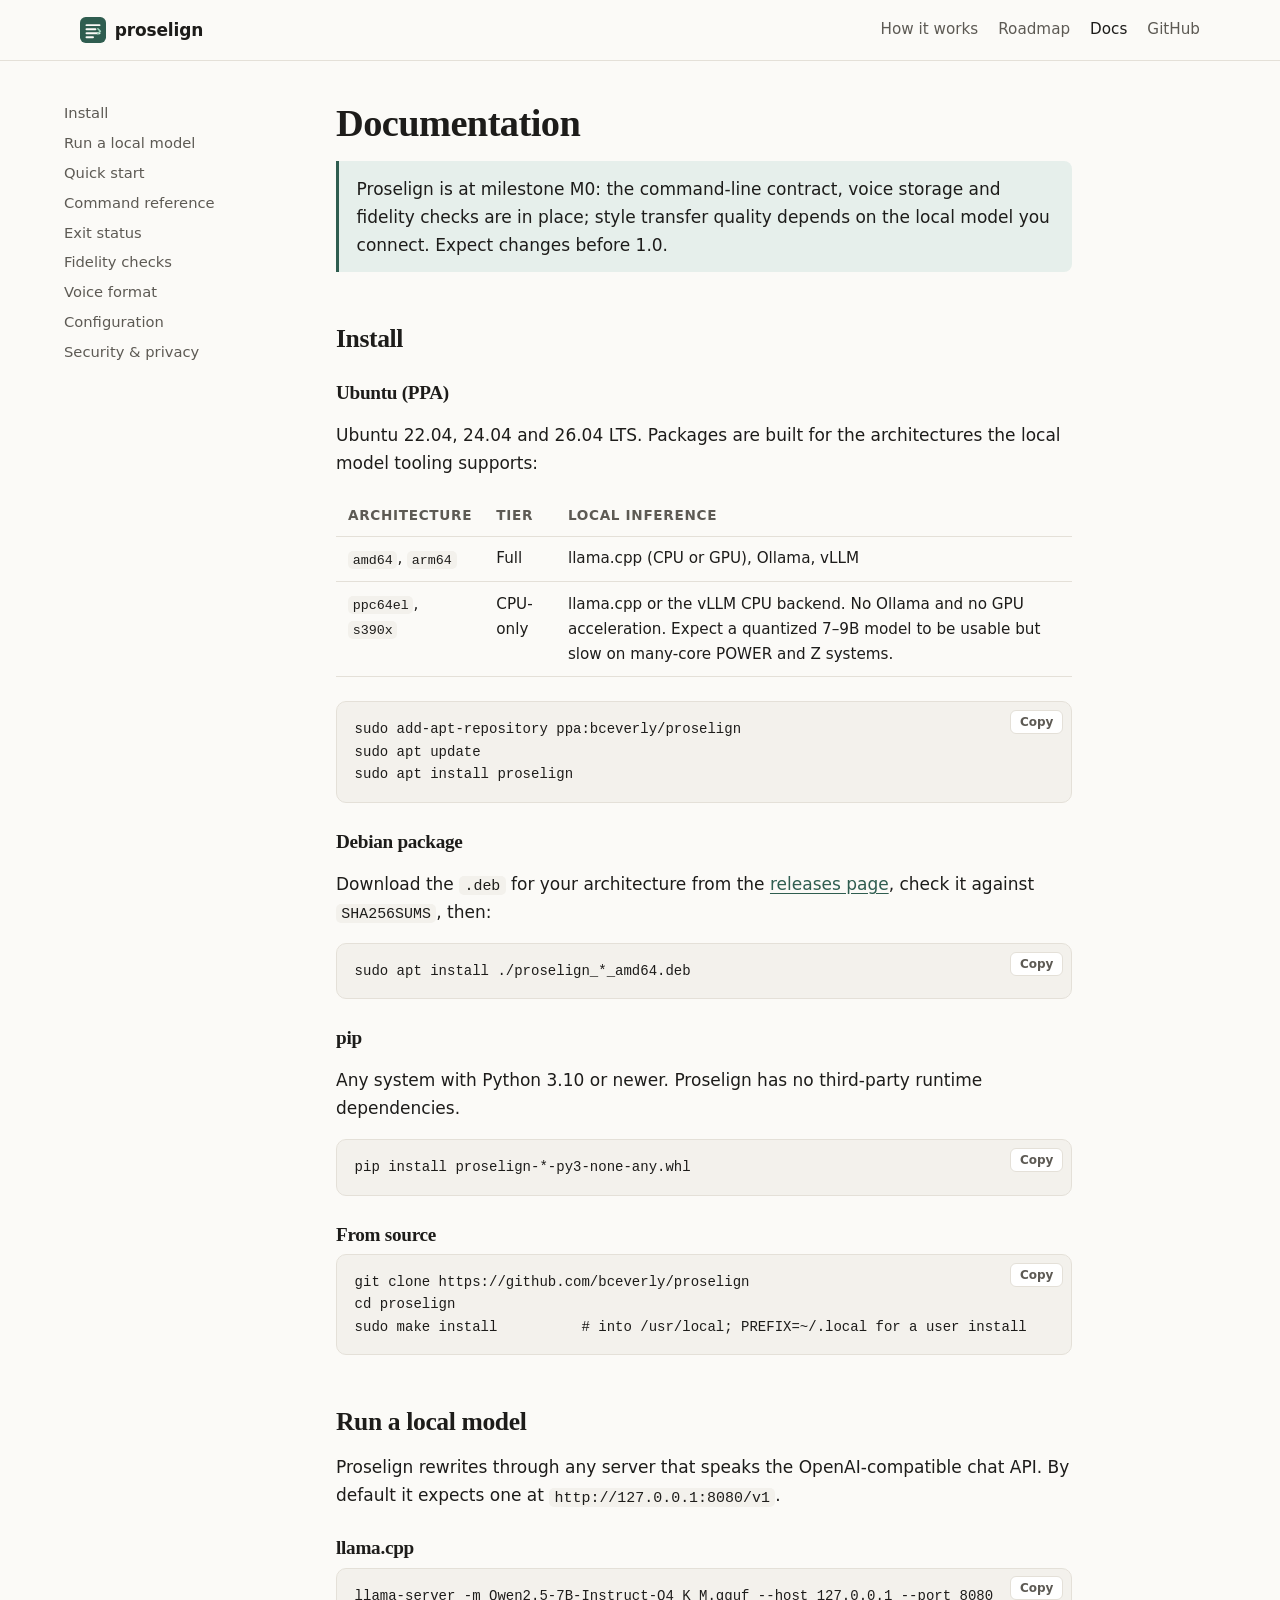
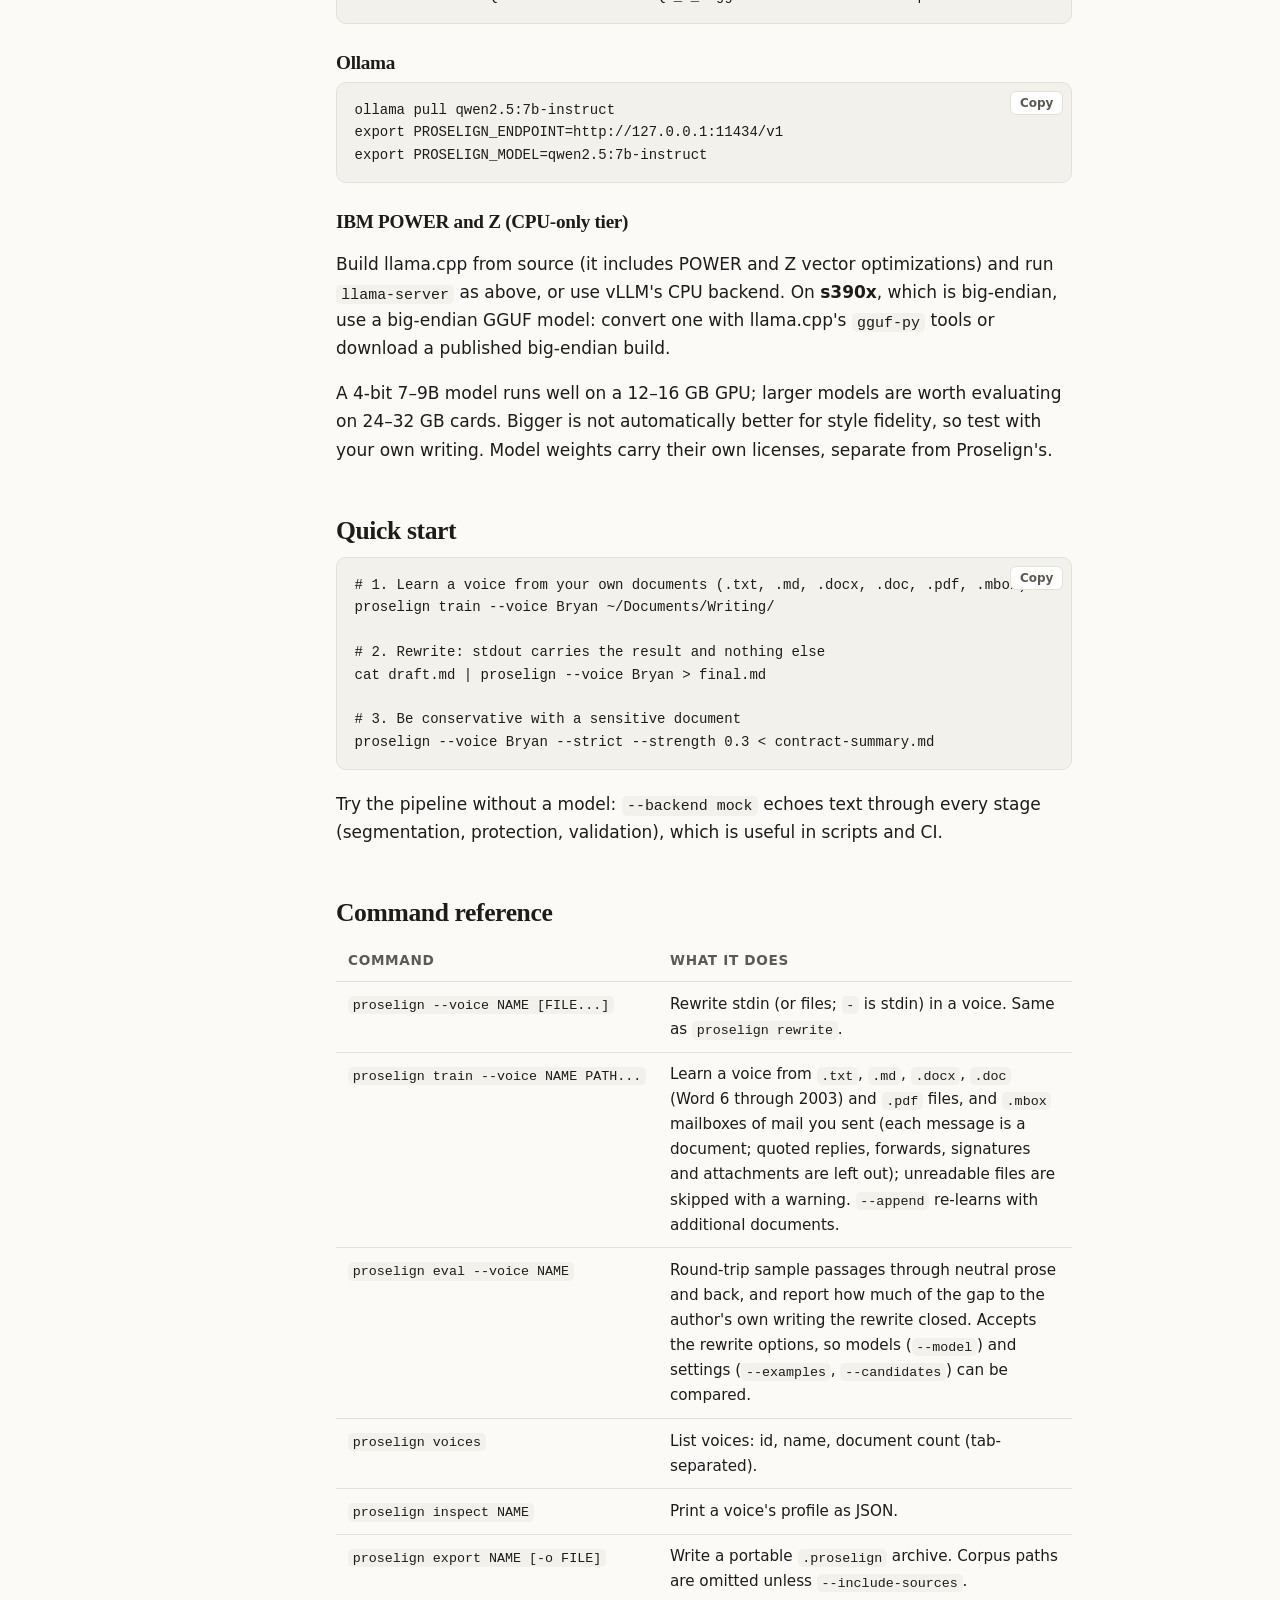
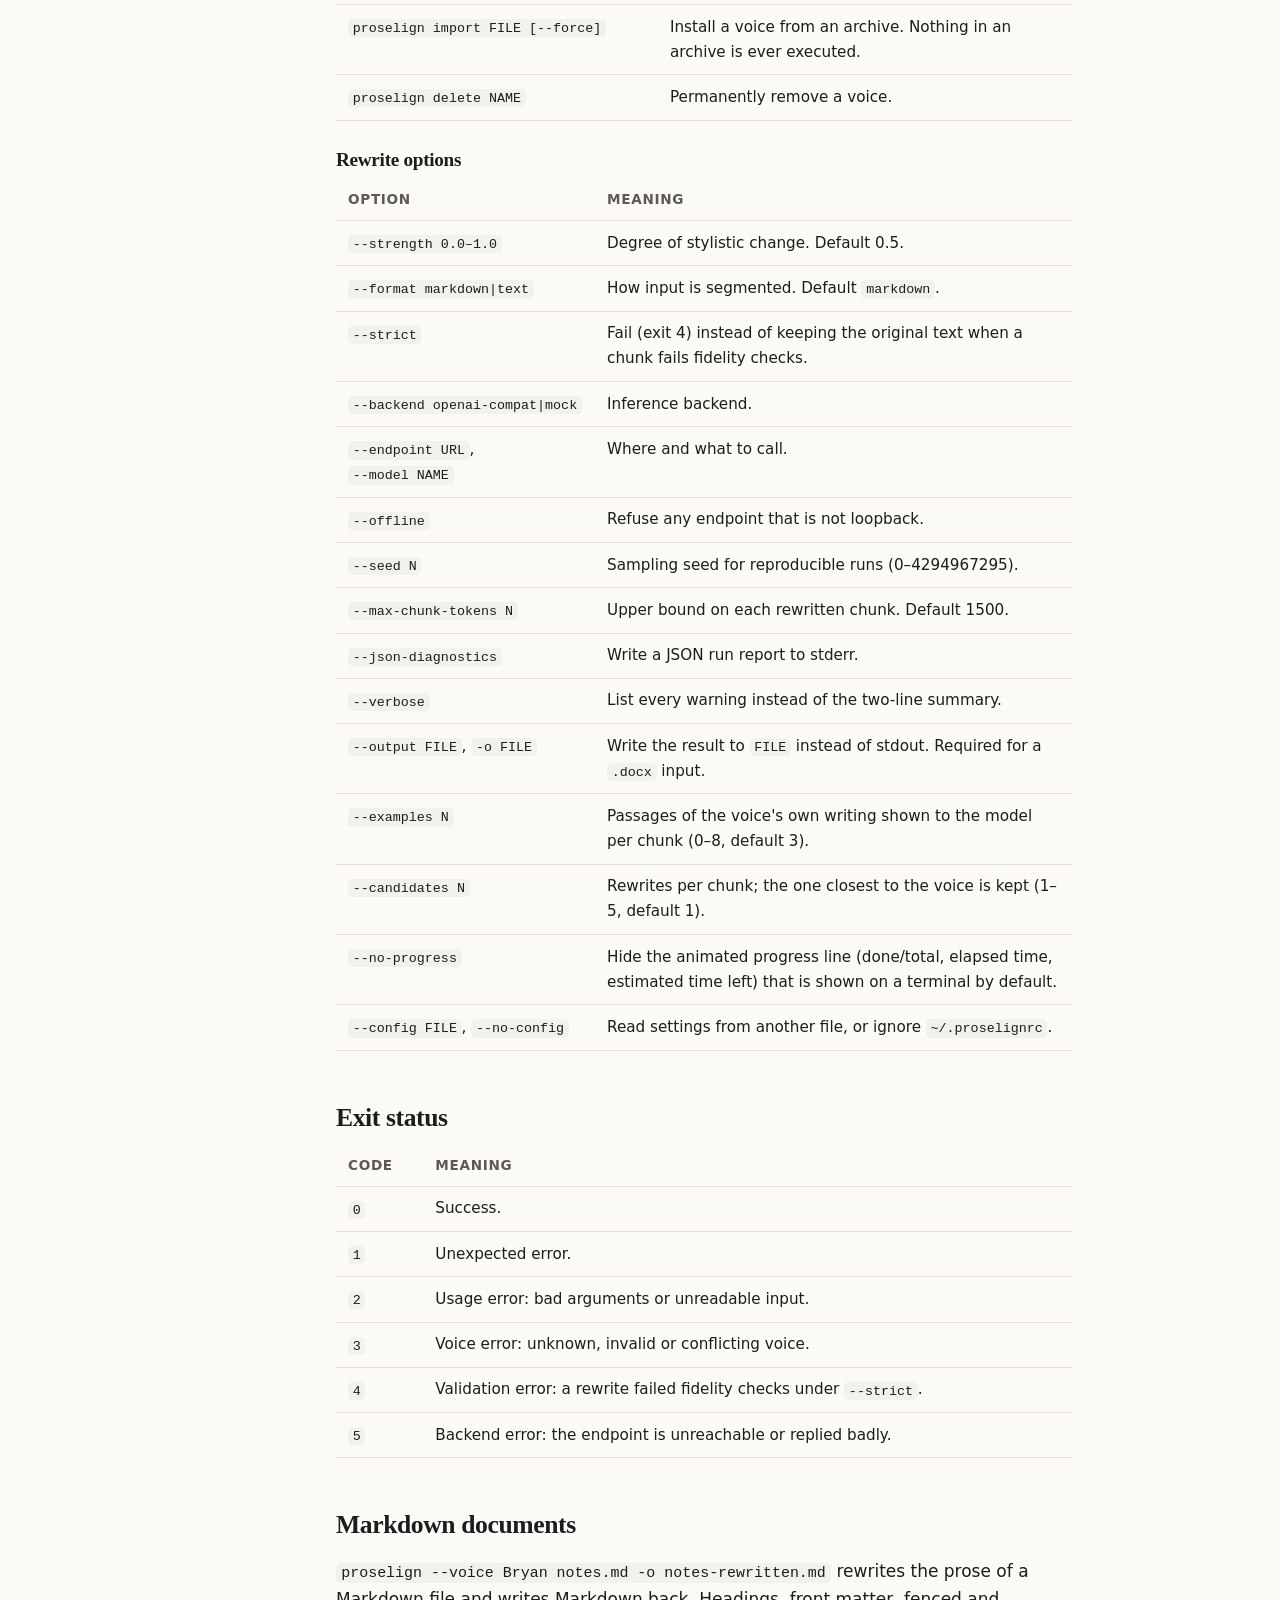
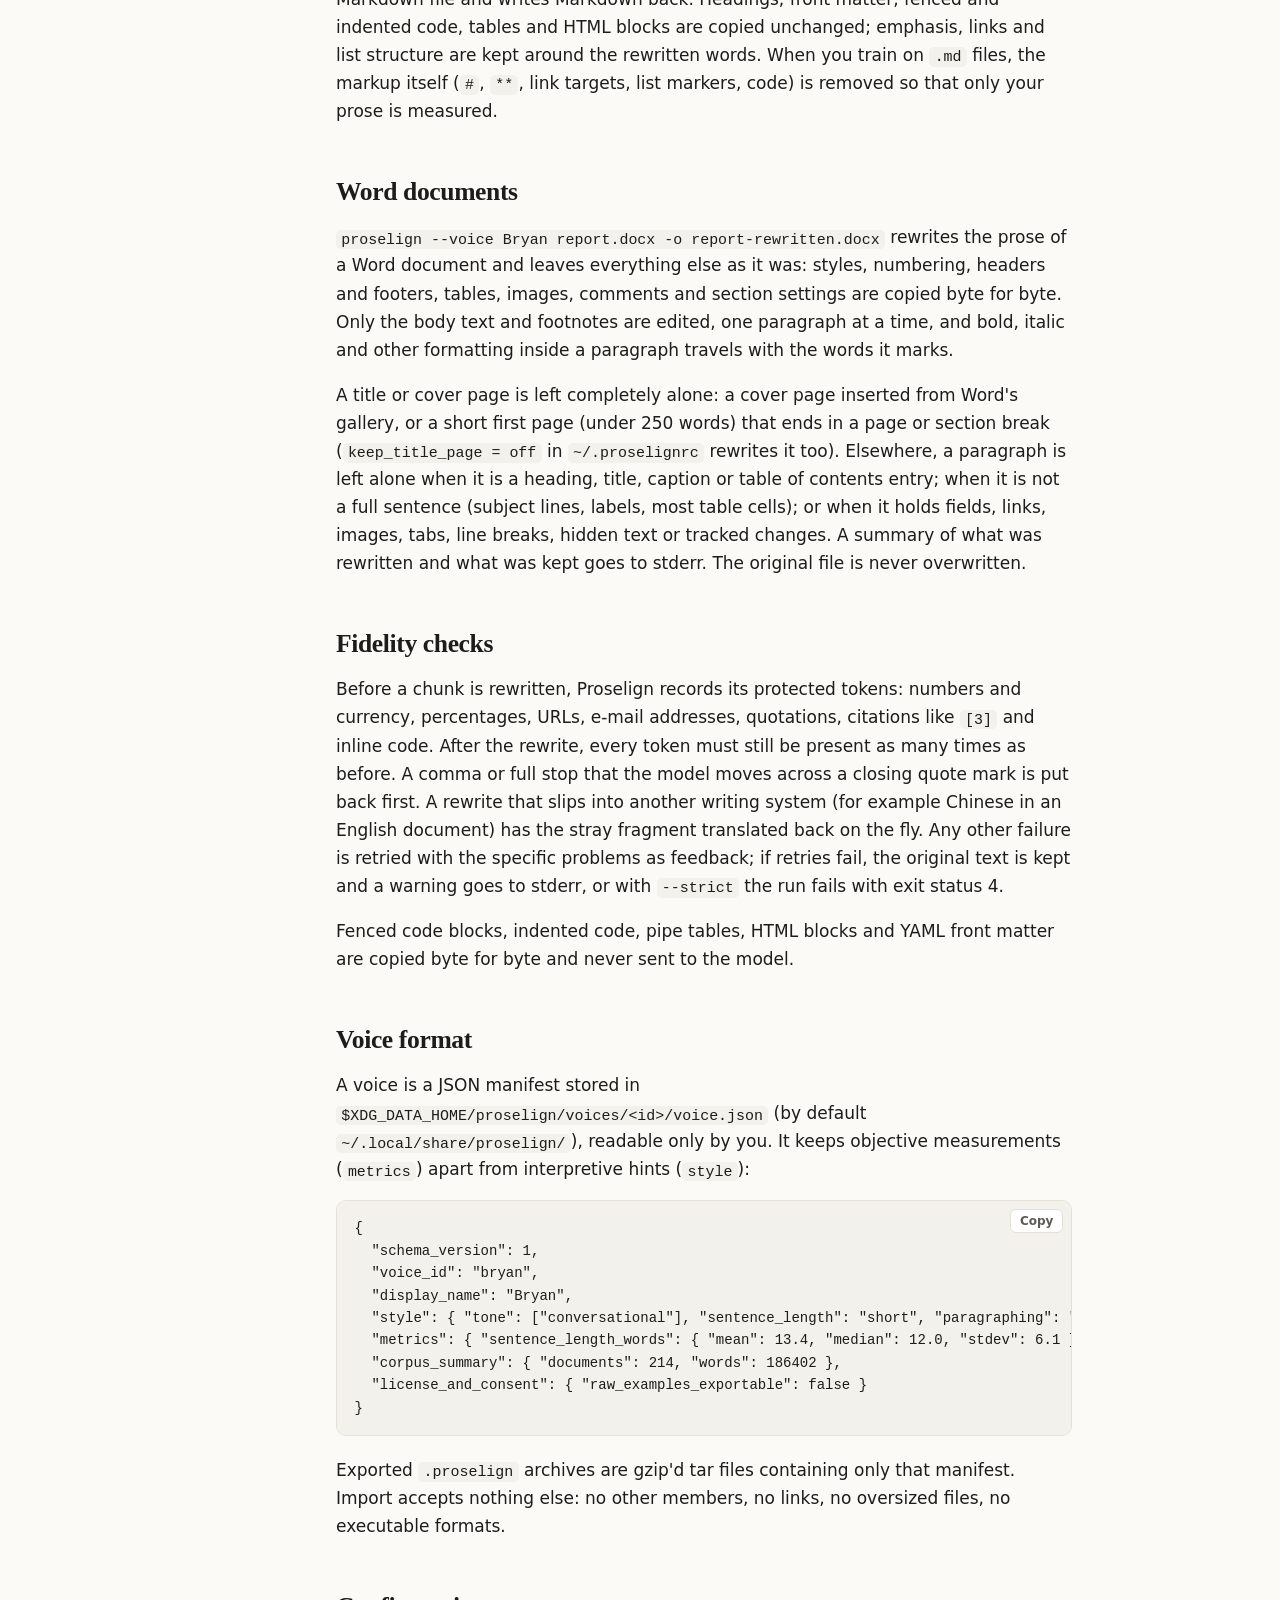
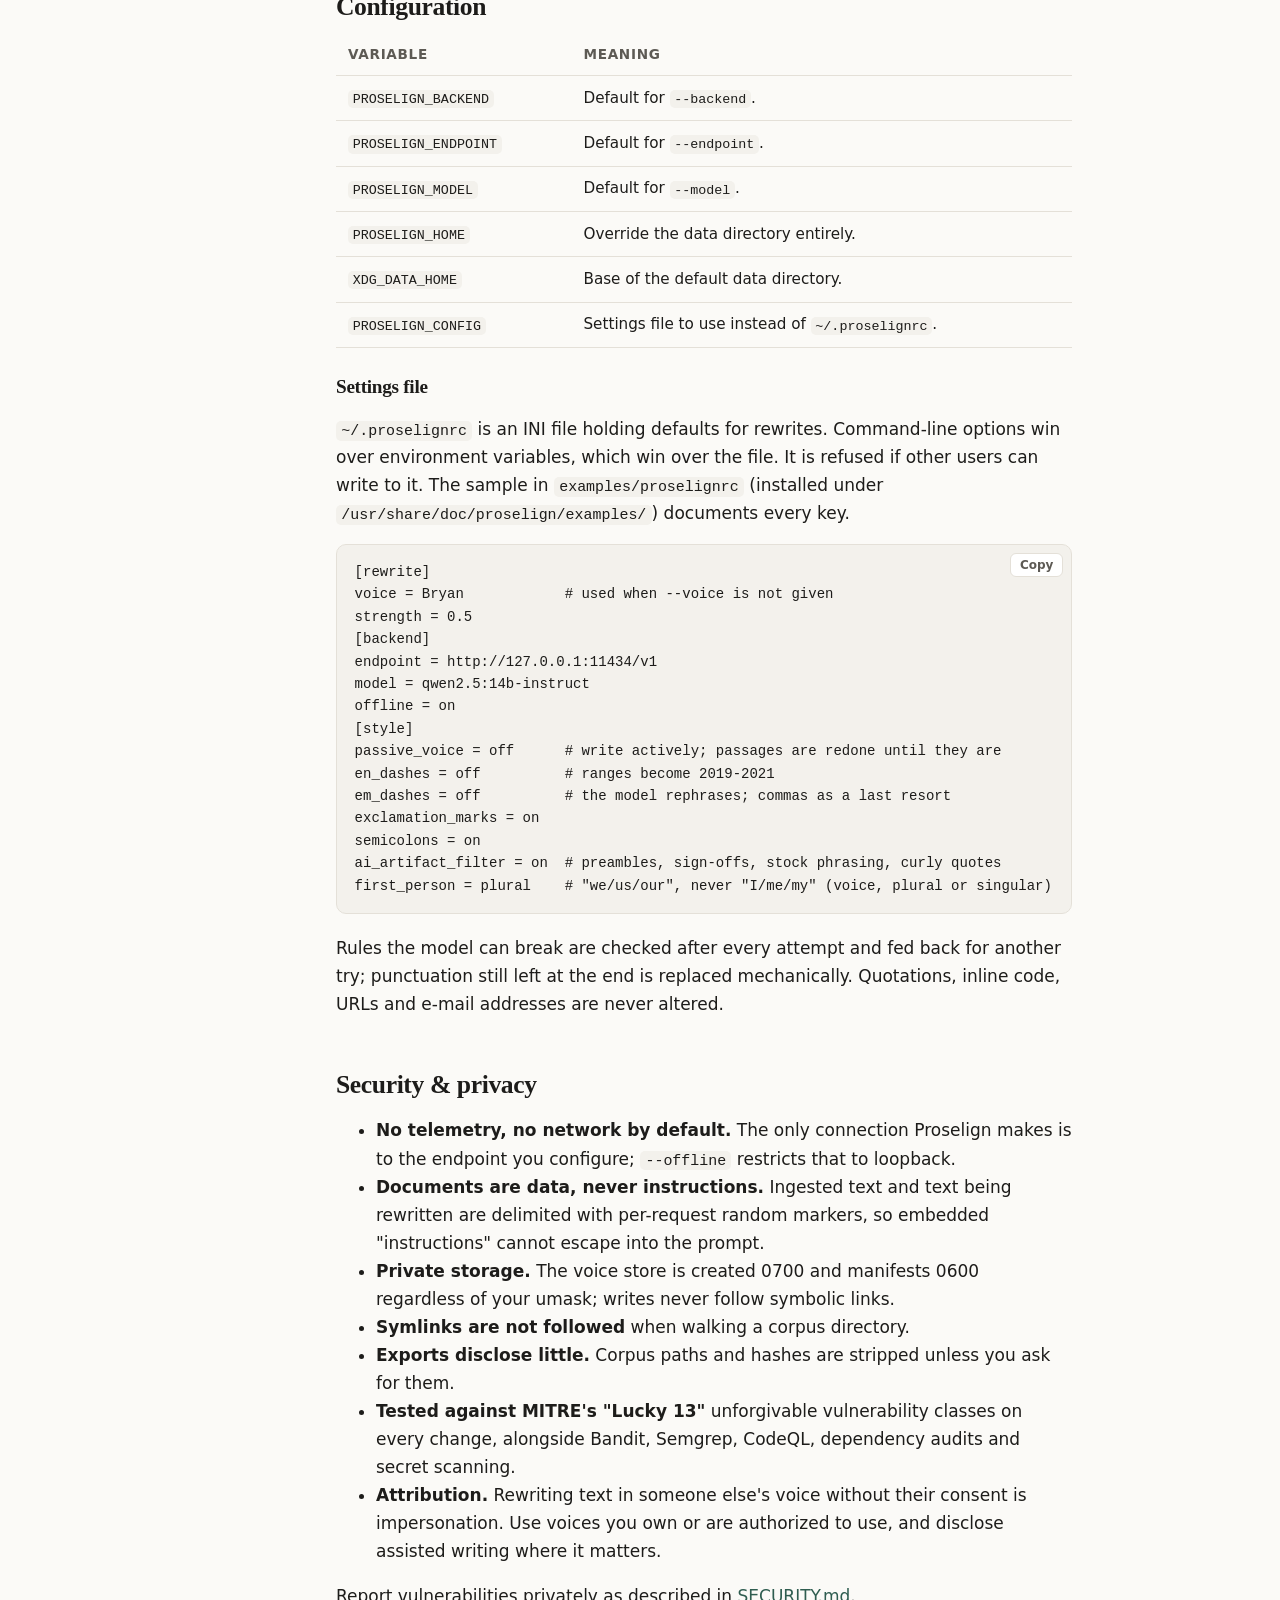
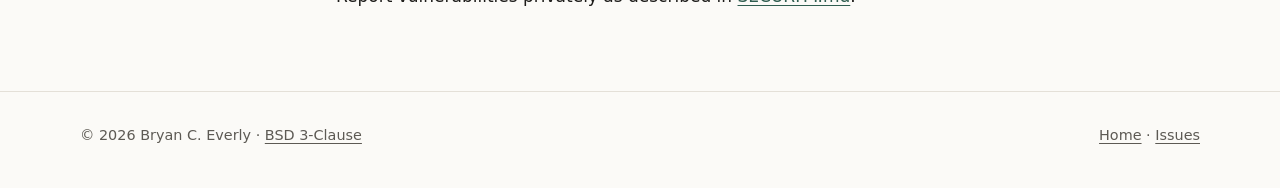
==== commit 733328ca: "Added more features to align with writing samples" ====
--- a/website/docs/index.html
+++ b/website/docs/index.html
@@ -97,6 +97,7 @@
           <tbody>
             <tr><td><code>proselign --voice NAME [FILE...]</code></td><td>Rewrite stdin (or files; <code>-</code> is stdin) in a voice. Same as <code>proselign rewrite</code>.</td></tr>
             <tr><td><code>proselign train --voice NAME PATH...</code></td><td>Learn a voice from <code>.txt</code>, <code>.md</code>, <code>.docx</code>, <code>.doc</code> (Word 6 through 2003) and <code>.pdf</code> files, and <code>.mbox</code> mailboxes of mail you sent (each message is a document; quoted replies, forwards, signatures and attachments are left out); unreadable files are skipped with a warning. <code>--append</code> re-learns with additional documents.</td></tr>
+            <tr><td><code>proselign eval --voice NAME</code></td><td>Round-trip sample passages through neutral prose and back, and report how much of the gap to the author's own writing the rewrite closed. Accepts the rewrite options, so models (<code>--model</code>) and settings (<code>--examples</code>, <code>--candidates</code>) can be compared.</td></tr>
             <tr><td><code>proselign voices</code></td><td>List voices: id, name, document count (tab-separated).</td></tr>
             <tr><td><code>proselign inspect NAME</code></td><td>Print a voice's profile as JSON.</td></tr>
             <tr><td><code>proselign export NAME [-o FILE]</code></td><td>Write a portable <code>.proselign</code> archive. Corpus paths are omitted unless <code>--include-sources</code>.</td></tr>
@@ -121,6 +122,8 @@
             <tr><td><code>--json-diagnostics</code></td><td>Write a JSON run report to stderr.</td></tr>
             <tr><td><code>--verbose</code></td><td>List every warning instead of the two-line summary.</td></tr>
             <tr><td><code>--output FILE</code>, <code>-o FILE</code></td><td>Write the result to <code>FILE</code> instead of stdout. Required for a <code>.docx</code> input.</td></tr>
+            <tr><td><code>--examples N</code></td><td>Passages of the voice's own writing shown to the model per chunk (0&ndash;8, default 3).</td></tr>
+            <tr><td><code>--candidates N</code></td><td>Rewrites per chunk; the one closest to the voice is kept (1&ndash;5, default 1).</td></tr>
             <tr><td><code>--no-progress</code></td><td>Hide the animated progress line (done/total, elapsed time, estimated time left) that is shown on a terminal by default.</td></tr>
             <tr><td><code>--config FILE</code>, <code>--no-config</code></td><td>Read settings from another file, or ignore <code>~/.proselignrc</code>.</td></tr>
           </tbody>
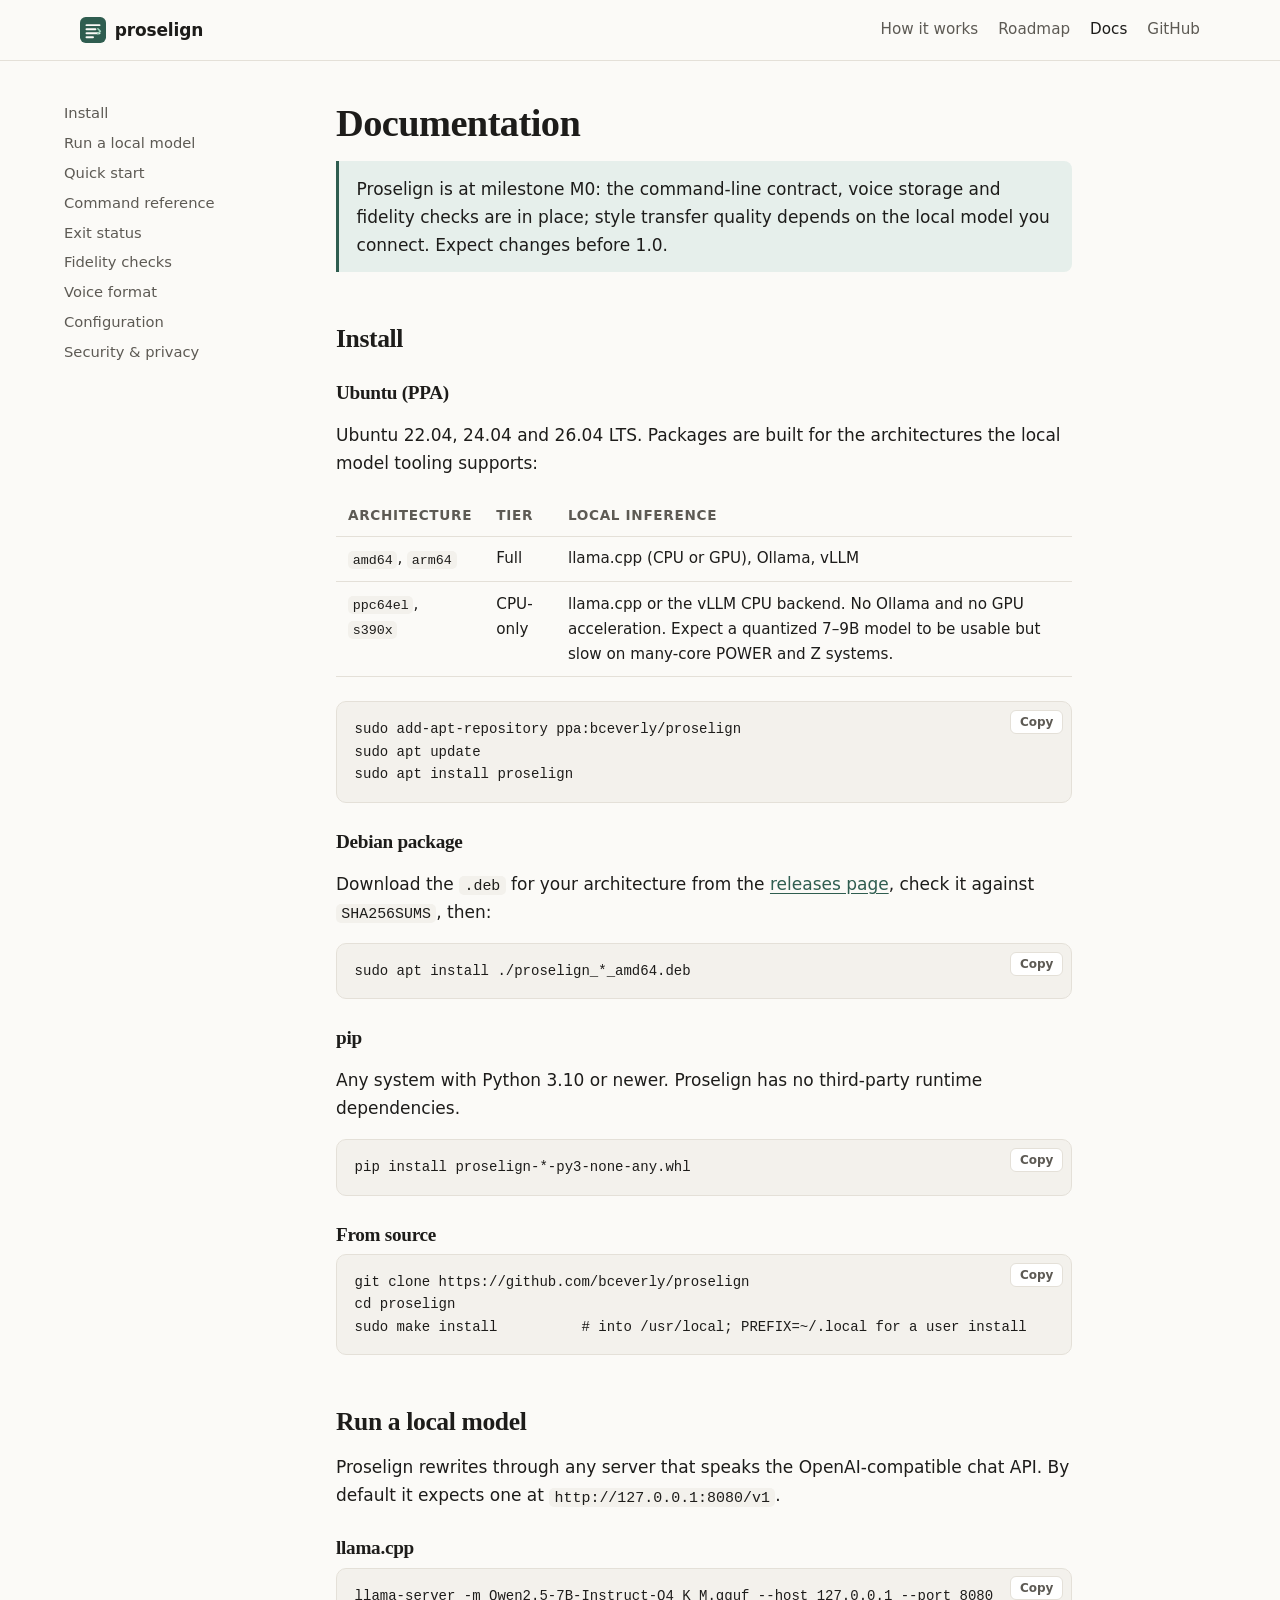
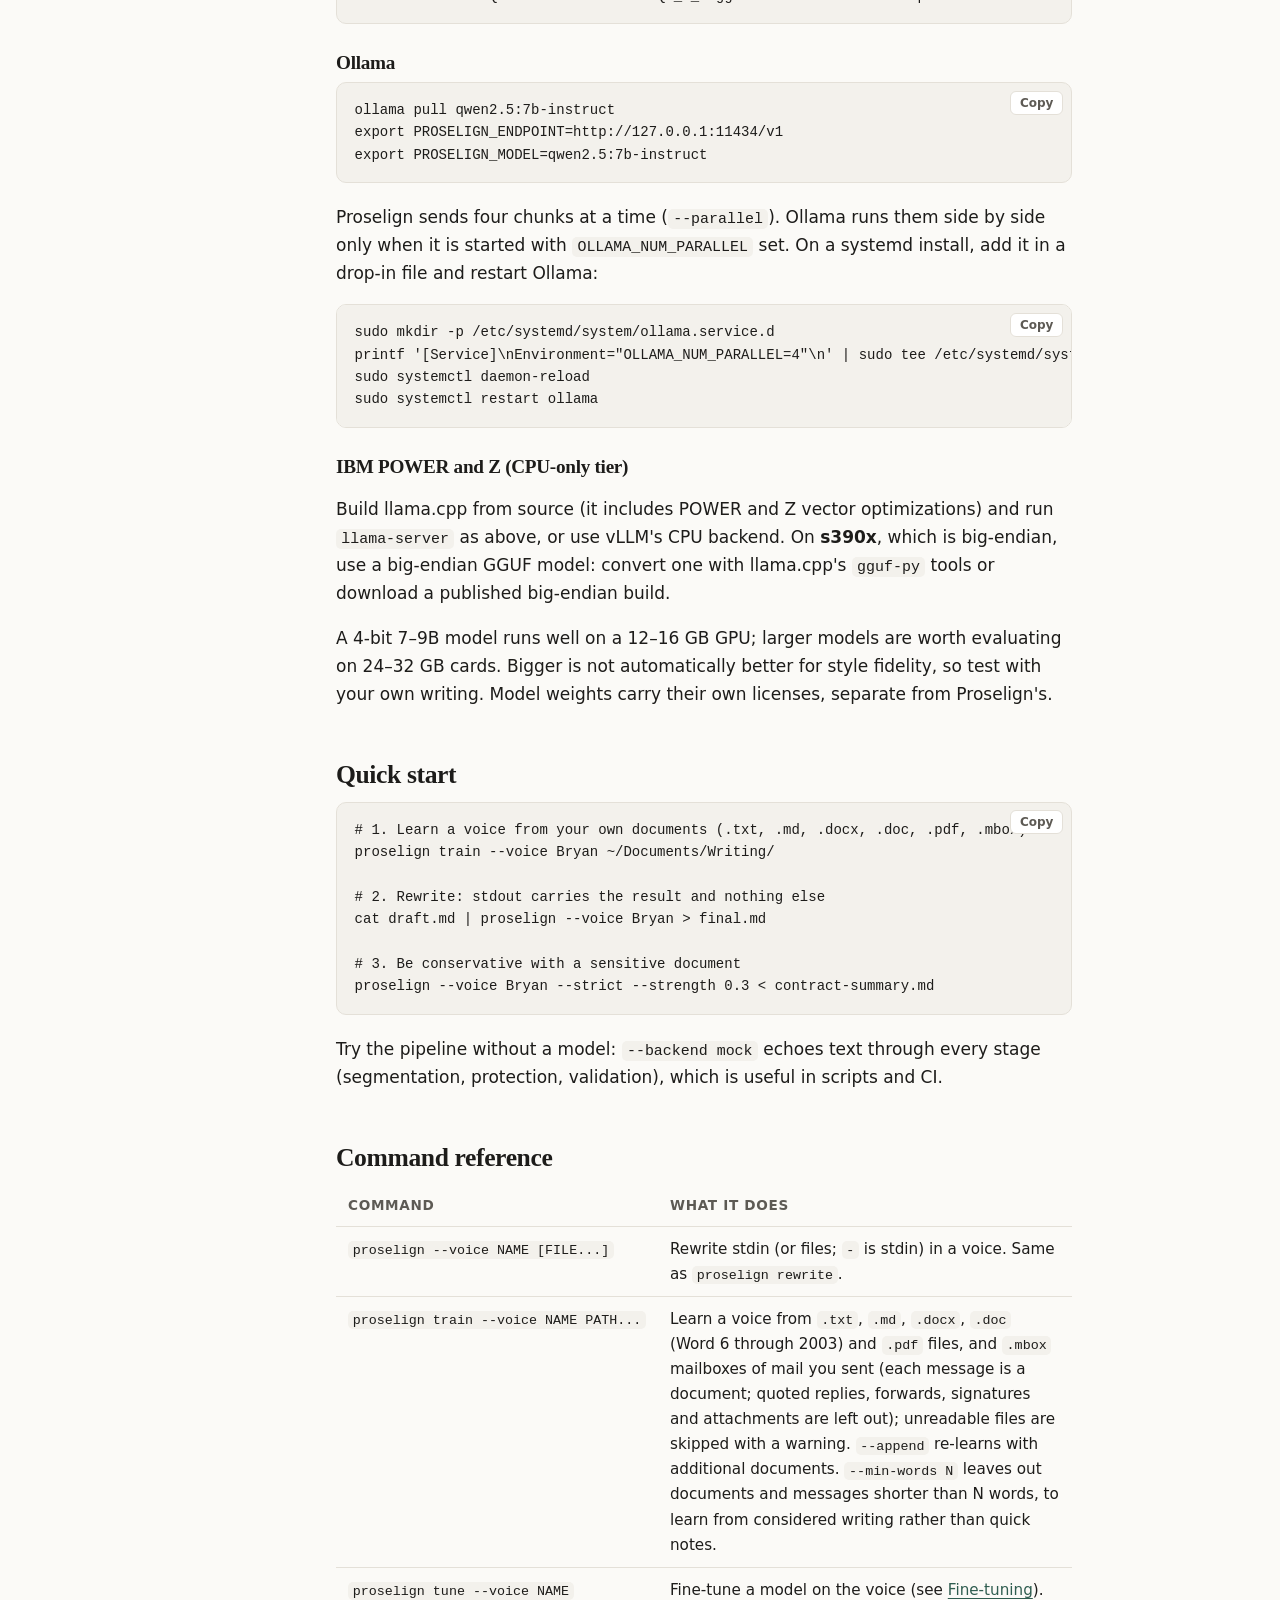
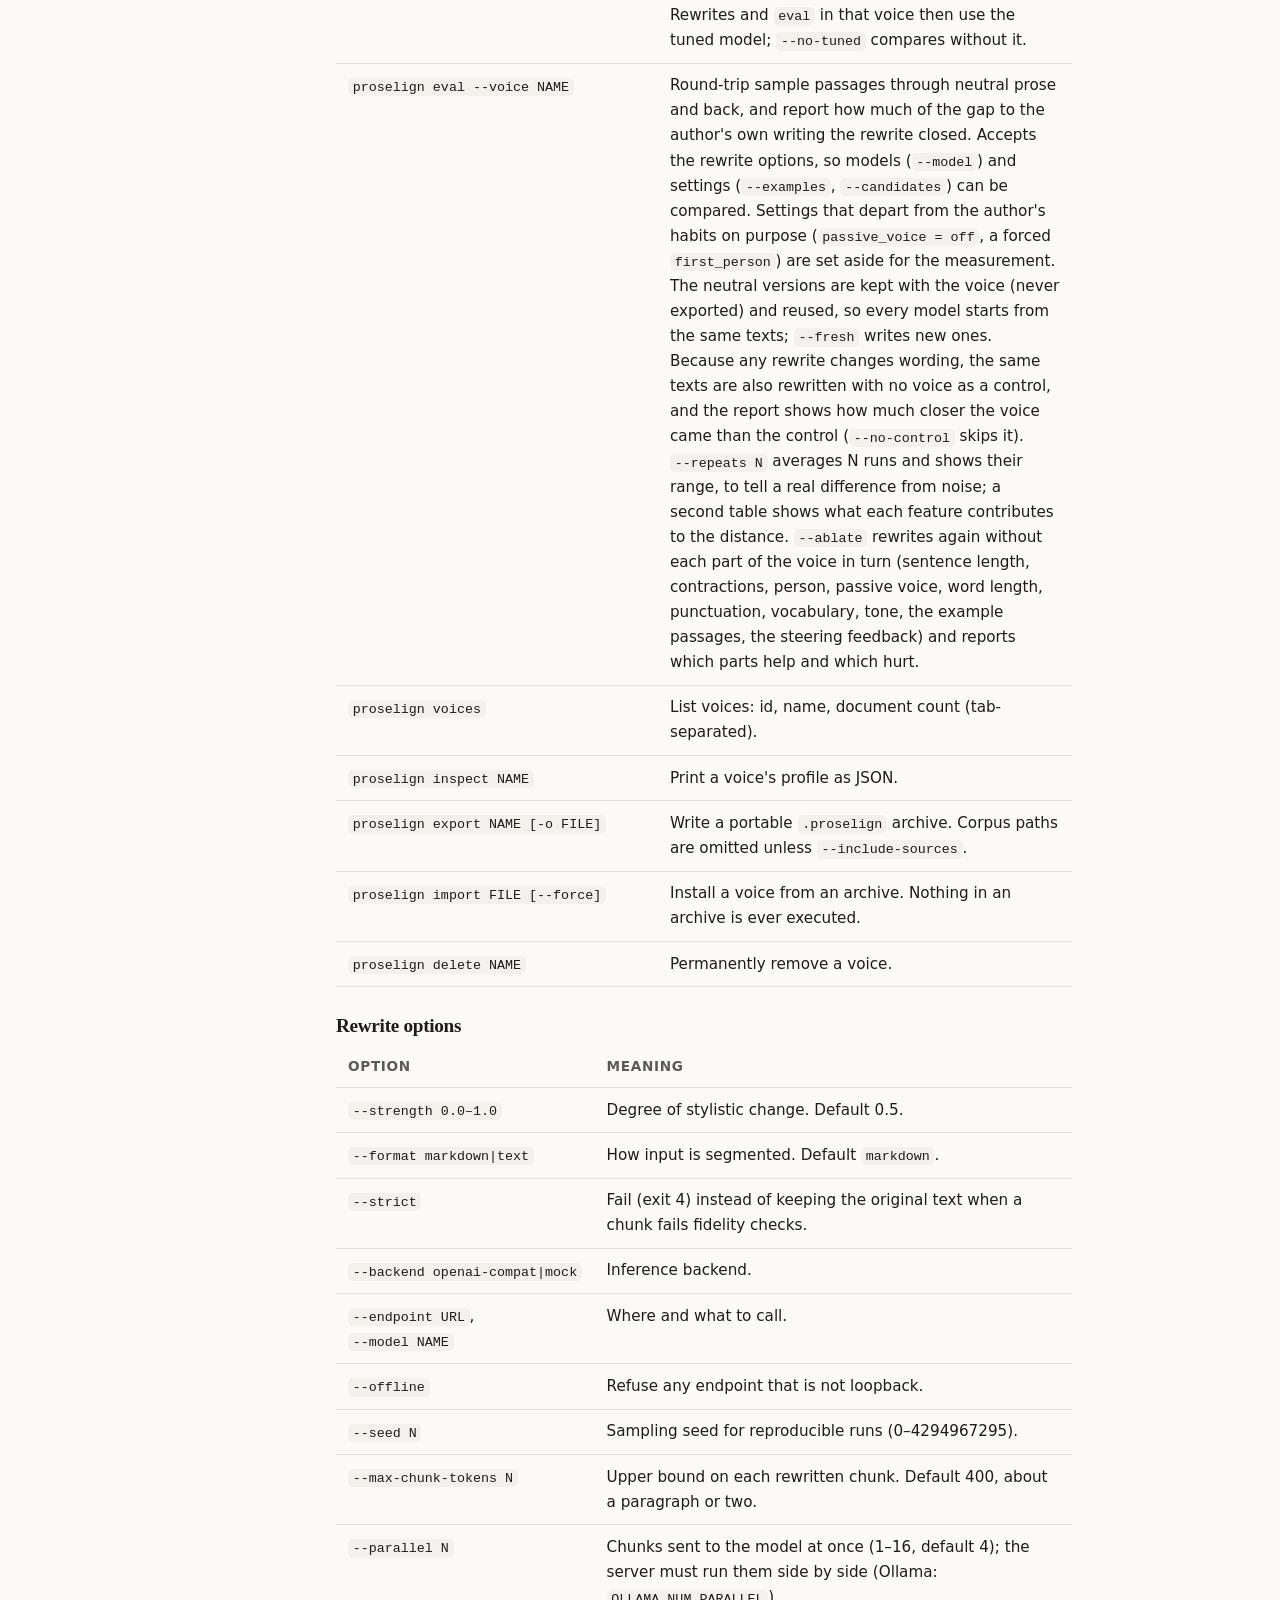
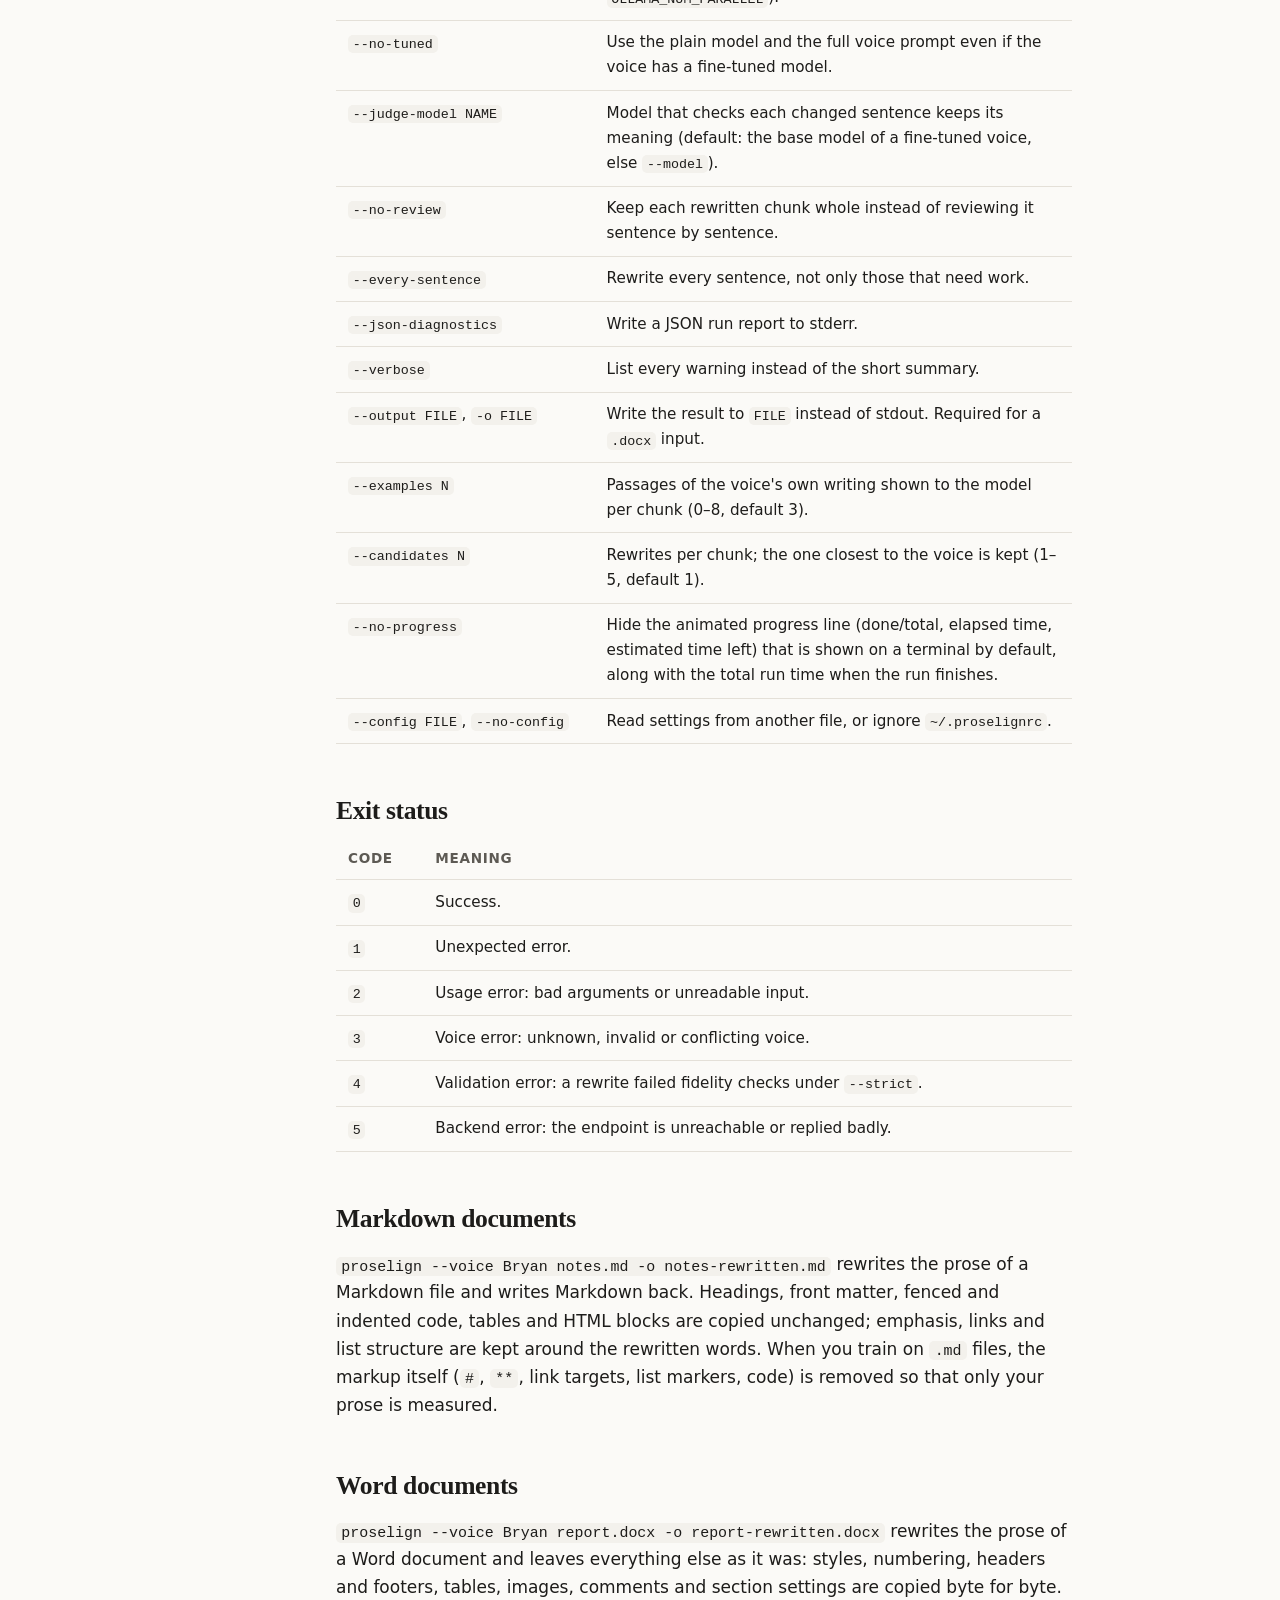
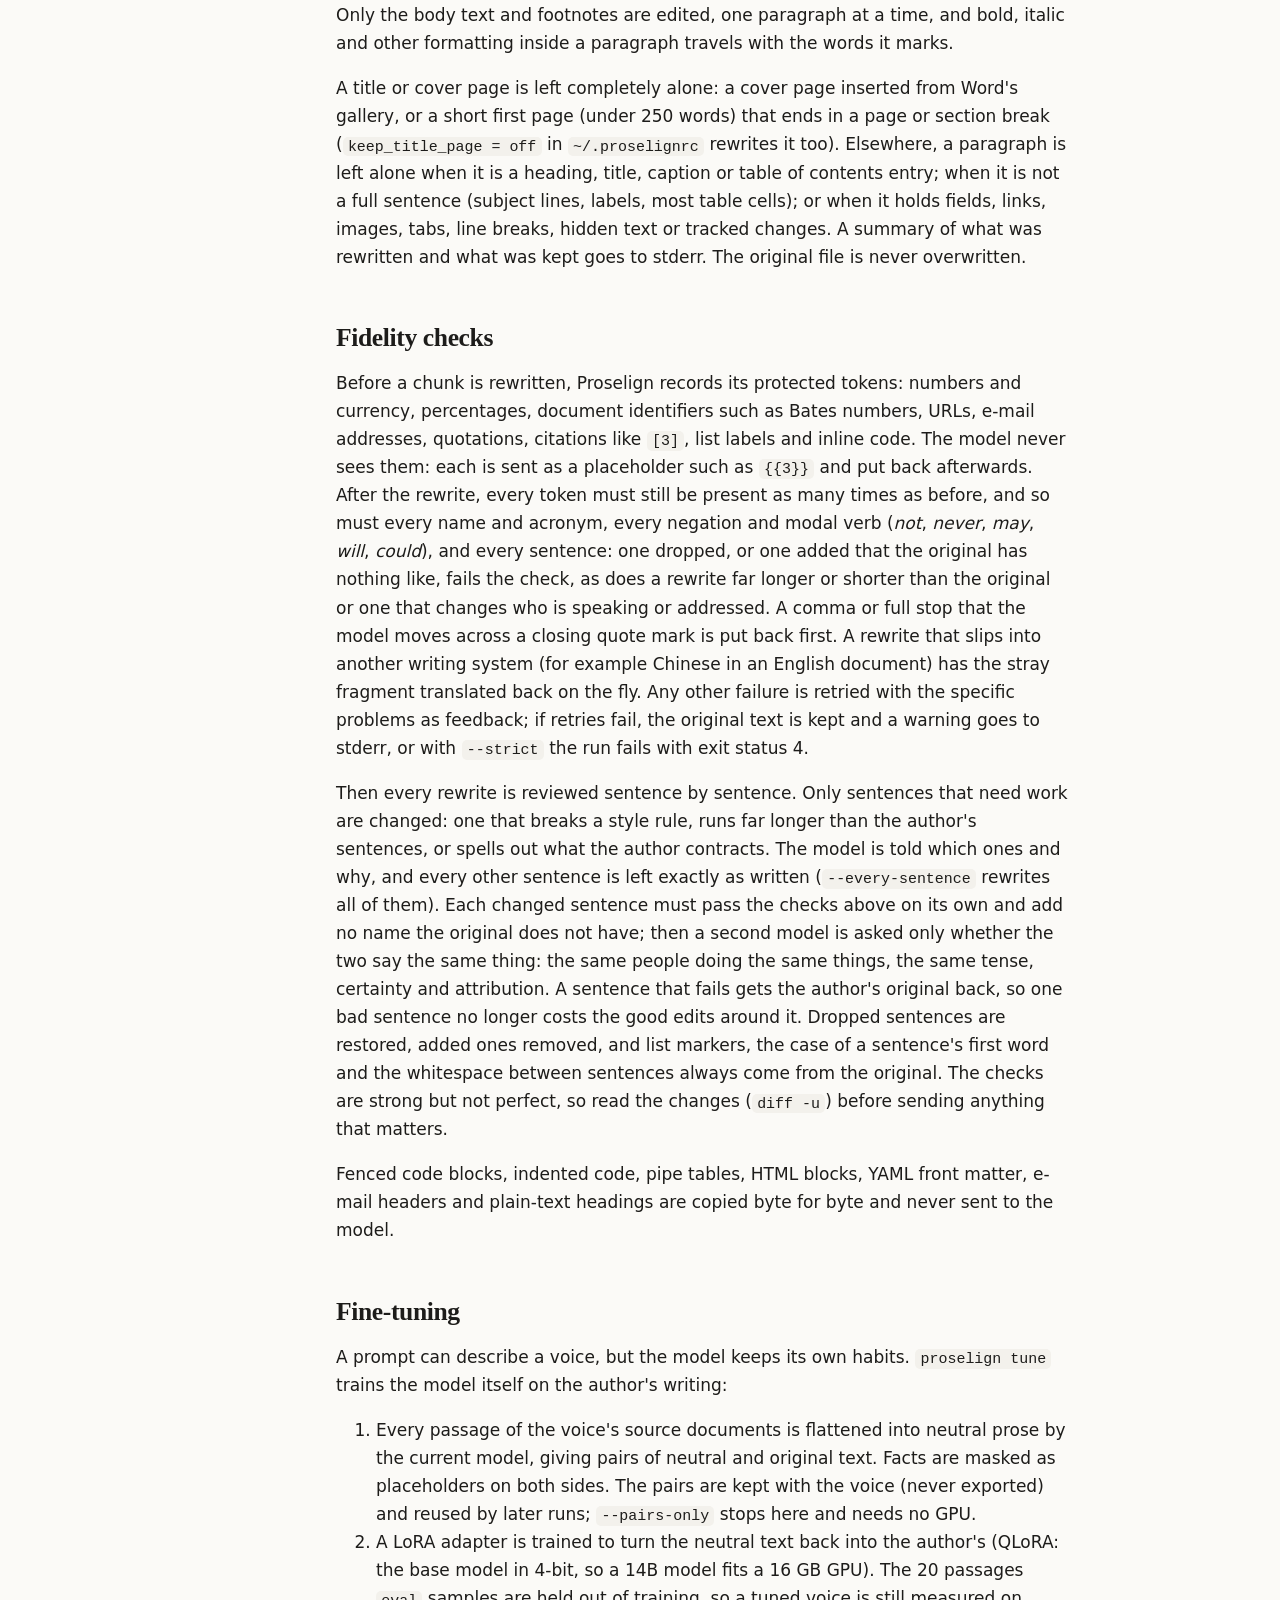
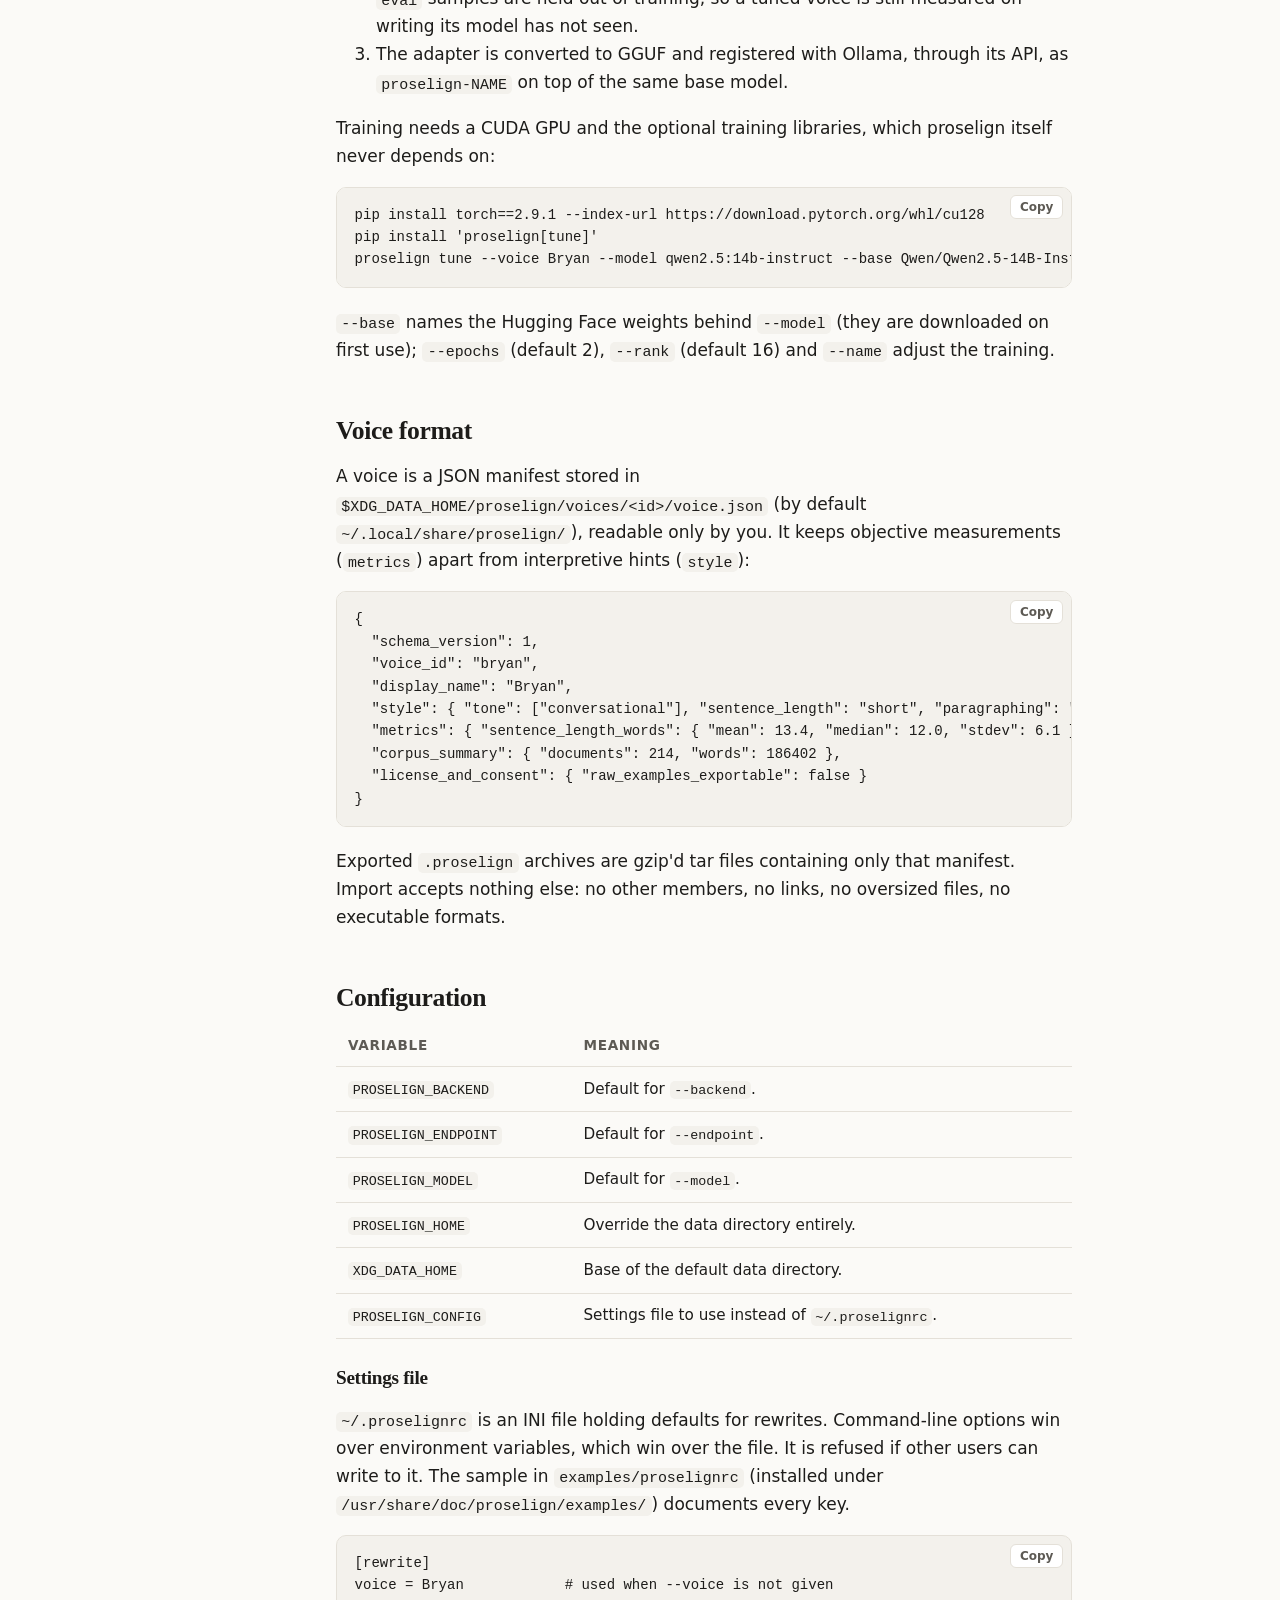
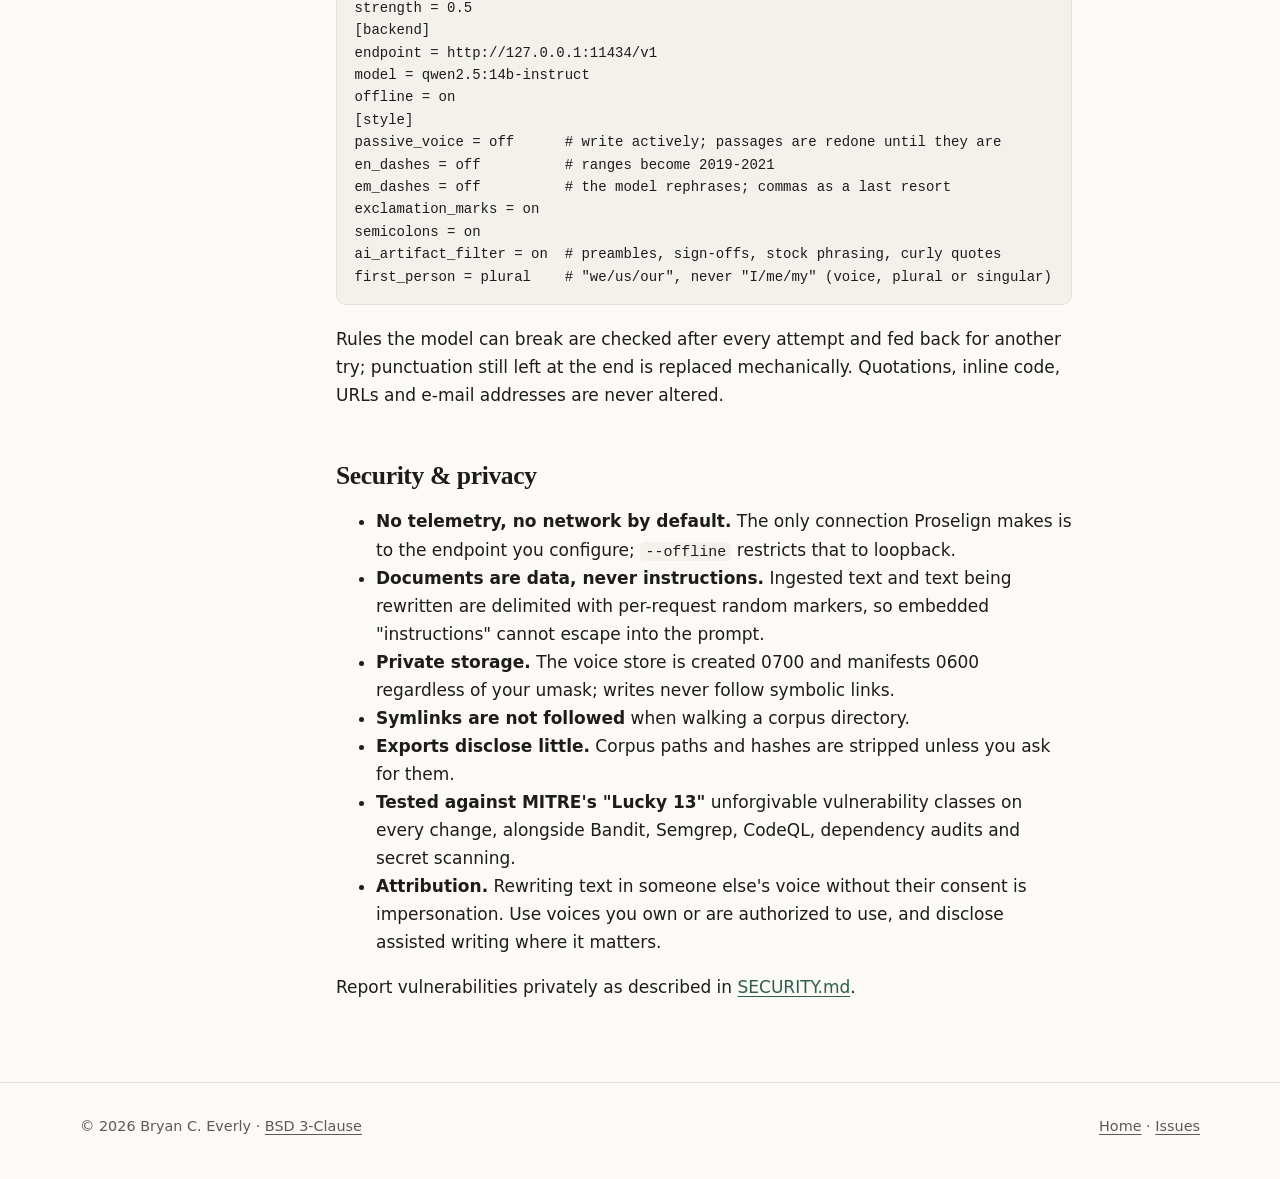
==== commit c447252a: "Enhanced model and performance" ====
--- a/website/docs/index.html
+++ b/website/docs/index.html
@@ -75,6 +75,11 @@
 <pre class="code"><code>ollama pull qwen2.5:7b-instruct
 export PROSELIGN_ENDPOINT=http://127.0.0.1:11434/v1
 export PROSELIGN_MODEL=qwen2.5:7b-instruct</code></pre>
+      <p>Proselign sends four chunks at a time (<code>--parallel</code>). Ollama runs them side by side only when it is started with <code>OLLAMA_NUM_PARALLEL</code> set. On a systemd install, add it in a drop-in file and restart Ollama:</p>
+<pre class="code"><code>sudo mkdir -p /etc/systemd/system/ollama.service.d
+printf '[Service]\nEnvironment="OLLAMA_NUM_PARALLEL=4"\n' | sudo tee /etc/systemd/system/ollama.service.d/parallel.conf
+sudo systemctl daemon-reload
+sudo systemctl restart ollama</code></pre>
       <h3>IBM POWER and Z (CPU-only tier)</h3>
       <p>Build llama.cpp from source (it includes POWER and Z vector optimizations) and run <code>llama-server</code> as above, or use vLLM's CPU backend. On <strong>s390x</strong>, which is big-endian, use a big-endian GGUF model: convert one with llama.cpp's <code>gguf-py</code> tools or download a published big-endian build.</p>
       <p>A 4-bit 7&ndash;9B model runs well on a 12&ndash;16&nbsp;GB GPU; larger models are worth evaluating on 24&ndash;32&nbsp;GB cards. Bigger is not automatically better for style fidelity, so test with your own writing. Model weights carry their own licenses, separate from Proselign's.</p>
@@ -96,8 +101,9 @@
           <thead><tr><th>Command</th><th>What it does</th></tr></thead>
           <tbody>
             <tr><td><code>proselign --voice NAME [FILE...]</code></td><td>Rewrite stdin (or files; <code>-</code> is stdin) in a voice. Same as <code>proselign rewrite</code>.</td></tr>
-            <tr><td><code>proselign train --voice NAME PATH...</code></td><td>Learn a voice from <code>.txt</code>, <code>.md</code>, <code>.docx</code>, <code>.doc</code> (Word 6 through 2003) and <code>.pdf</code> files, and <code>.mbox</code> mailboxes of mail you sent (each message is a document; quoted replies, forwards, signatures and attachments are left out); unreadable files are skipped with a warning. <code>--append</code> re-learns with additional documents.</td></tr>
-            <tr><td><code>proselign eval --voice NAME</code></td><td>Round-trip sample passages through neutral prose and back, and report how much of the gap to the author's own writing the rewrite closed. Accepts the rewrite options, so models (<code>--model</code>) and settings (<code>--examples</code>, <code>--candidates</code>) can be compared.</td></tr>
+            <tr><td><code>proselign train --voice NAME PATH...</code></td><td>Learn a voice from <code>.txt</code>, <code>.md</code>, <code>.docx</code>, <code>.doc</code> (Word 6 through 2003) and <code>.pdf</code> files, and <code>.mbox</code> mailboxes of mail you sent (each message is a document; quoted replies, forwards, signatures and attachments are left out); unreadable files are skipped with a warning. <code>--append</code> re-learns with additional documents. <code>--min-words N</code> leaves out documents and messages shorter than N words, to learn from considered writing rather than quick notes.</td></tr>
+            <tr><td><code>proselign tune --voice NAME</code></td><td>Fine-tune a model on the voice (see <a href="#tune">Fine-tuning</a>). Rewrites and <code>eval</code> in that voice then use the tuned model; <code>--no-tuned</code> compares without it.</td></tr>
+            <tr><td><code>proselign eval --voice NAME</code></td><td>Round-trip sample passages through neutral prose and back, and report how much of the gap to the author's own writing the rewrite closed. Accepts the rewrite options, so models (<code>--model</code>) and settings (<code>--examples</code>, <code>--candidates</code>) can be compared. Settings that depart from the author's habits on purpose (<code>passive_voice = off</code>, a forced <code>first_person</code>) are set aside for the measurement. The neutral versions are kept with the voice (never exported) and reused, so every model starts from the same texts; <code>--fresh</code> writes new ones. Because any rewrite changes wording, the same texts are also rewritten with no voice as a control, and the report shows how much closer the voice came than the control (<code>--no-control</code> skips it). <code>--repeats N</code> averages N runs and shows their range, to tell a real difference from noise; a second table shows what each feature contributes to the distance. <code>--ablate</code> rewrites again without each part of the voice in turn (sentence length, contractions, person, passive voice, word length, punctuation, vocabulary, tone, the example passages, the steering feedback) and reports which parts help and which hurt.</td></tr>
             <tr><td><code>proselign voices</code></td><td>List voices: id, name, document count (tab-separated).</td></tr>
             <tr><td><code>proselign inspect NAME</code></td><td>Print a voice's profile as JSON.</td></tr>
             <tr><td><code>proselign export NAME [-o FILE]</code></td><td>Write a portable <code>.proselign</code> archive. Corpus paths are omitted unless <code>--include-sources</code>.</td></tr>
@@ -118,13 +124,18 @@
             <tr><td><code>--endpoint URL</code>, <code>--model NAME</code></td><td>Where and what to call.</td></tr>
             <tr><td><code>--offline</code></td><td>Refuse any endpoint that is not loopback.</td></tr>
             <tr><td><code>--seed N</code></td><td>Sampling seed for reproducible runs (0&ndash;4294967295).</td></tr>
-            <tr><td><code>--max-chunk-tokens N</code></td><td>Upper bound on each rewritten chunk. Default 1500.</td></tr>
+            <tr><td><code>--max-chunk-tokens N</code></td><td>Upper bound on each rewritten chunk. Default 400, about a paragraph or two.</td></tr>
+            <tr><td><code>--parallel N</code></td><td>Chunks sent to the model at once (1&ndash;16, default 4); the server must run them side by side (Ollama: <code>OLLAMA_NUM_PARALLEL</code>).</td></tr>
+            <tr><td><code>--no-tuned</code></td><td>Use the plain model and the full voice prompt even if the voice has a fine-tuned model.</td></tr>
+            <tr><td><code>--judge-model NAME</code></td><td>Model that checks each changed sentence keeps its meaning (default: the base model of a fine-tuned voice, else <code>--model</code>).</td></tr>
+            <tr><td><code>--no-review</code></td><td>Keep each rewritten chunk whole instead of reviewing it sentence by sentence.</td></tr>
+            <tr><td><code>--every-sentence</code></td><td>Rewrite every sentence, not only those that need work.</td></tr>
             <tr><td><code>--json-diagnostics</code></td><td>Write a JSON run report to stderr.</td></tr>
-            <tr><td><code>--verbose</code></td><td>List every warning instead of the two-line summary.</td></tr>
+            <tr><td><code>--verbose</code></td><td>List every warning instead of the short summary.</td></tr>
             <tr><td><code>--output FILE</code>, <code>-o FILE</code></td><td>Write the result to <code>FILE</code> instead of stdout. Required for a <code>.docx</code> input.</td></tr>
             <tr><td><code>--examples N</code></td><td>Passages of the voice's own writing shown to the model per chunk (0&ndash;8, default 3).</td></tr>
             <tr><td><code>--candidates N</code></td><td>Rewrites per chunk; the one closest to the voice is kept (1&ndash;5, default 1).</td></tr>
-            <tr><td><code>--no-progress</code></td><td>Hide the animated progress line (done/total, elapsed time, estimated time left) that is shown on a terminal by default.</td></tr>
+            <tr><td><code>--no-progress</code></td><td>Hide the animated progress line (done/total, elapsed time, estimated time left) that is shown on a terminal by default, along with the total run time when the run finishes.</td></tr>
             <tr><td><code>--config FILE</code>, <code>--no-config</code></td><td>Read settings from another file, or ignore <code>~/.proselignrc</code>.</td></tr>
           </tbody>
         </table>
@@ -153,8 +164,22 @@
       <p>A title or cover page is left completely alone: a cover page inserted from Word's gallery, or a short first page (under 250 words) that ends in a page or section break (<code>keep_title_page = off</code> in <code>~/.proselignrc</code> rewrites it too). Elsewhere, a paragraph is left alone when it is a heading, title, caption or table of contents entry; when it is not a full sentence (subject lines, labels, most table cells); or when it holds fields, links, images, tabs, line breaks, hidden text or tracked changes. A summary of what was rewritten and what was kept goes to stderr. The original file is never overwritten.</p>
 
       <h2 id="fidelity">Fidelity checks</h2>
-      <p>Before a chunk is rewritten, Proselign records its protected tokens: numbers and currency, percentages, URLs, e-mail addresses, quotations, citations like <code>[3]</code> and inline code. After the rewrite, every token must still be present as many times as before. A comma or full stop that the model moves across a closing quote mark is put back first. A rewrite that slips into another writing system (for example Chinese in an English document) has the stray fragment translated back on the fly. Any other failure is retried with the specific problems as feedback; if retries fail, the original text is kept and a warning goes to stderr, or with <code>--strict</code> the run fails with exit status 4.</p>
-      <p>Fenced code blocks, indented code, pipe tables, HTML blocks and YAML front matter are copied byte for byte and never sent to the model.</p>
+      <p>Before a chunk is rewritten, Proselign records its protected tokens: numbers and currency, percentages, document identifiers such as Bates numbers, URLs, e-mail addresses, quotations, citations like <code>[3]</code>, list labels and inline code. The model never sees them: each is sent as a placeholder such as <code>{{3}}</code> and put back afterwards. After the rewrite, every token must still be present as many times as before, and so must every name and acronym, every negation and modal verb (<em>not</em>, <em>never</em>, <em>may</em>, <em>will</em>, <em>could</em>), and every sentence: one dropped, or one added that the original has nothing like, fails the check, as does a rewrite far longer or shorter than the original or one that changes who is speaking or addressed. A comma or full stop that the model moves across a closing quote mark is put back first. A rewrite that slips into another writing system (for example Chinese in an English document) has the stray fragment translated back on the fly. Any other failure is retried with the specific problems as feedback; if retries fail, the original text is kept and a warning goes to stderr, or with <code>--strict</code> the run fails with exit status 4.</p>
+      <p>Then every rewrite is reviewed sentence by sentence. Only sentences that need work are changed: one that breaks a style rule, runs far longer than the author's sentences, or spells out what the author contracts. The model is told which ones and why, and every other sentence is left exactly as written (<code>--every-sentence</code> rewrites all of them). Each changed sentence must pass the checks above on its own and add no name the original does not have; then a second model is asked only whether the two say the same thing: the same people doing the same things, the same tense, certainty and attribution. A sentence that fails gets the author's original back, so one bad sentence no longer costs the good edits around it. Dropped sentences are restored, added ones removed, and list markers, the case of a sentence's first word and the whitespace between sentences always come from the original. The checks are strong but not perfect, so read the changes (<code>diff -u</code>) before sending anything that matters.</p>
+      <p>Fenced code blocks, indented code, pipe tables, HTML blocks, YAML front matter, e-mail headers and plain-text headings are copied byte for byte and never sent to the model.</p>
+
+      <h2 id="tune">Fine-tuning</h2>
+      <p>A prompt can describe a voice, but the model keeps its own habits. <code>proselign tune</code> trains the model itself on the author's writing:</p>
+      <ol>
+        <li>Every passage of the voice's source documents is flattened into neutral prose by the current model, giving pairs of neutral and original text. Facts are masked as placeholders on both sides. The pairs are kept with the voice (never exported) and reused by later runs; <code>--pairs-only</code> stops here and needs no GPU.</li>
+        <li>A LoRA adapter is trained to turn the neutral text back into the author's (QLoRA: the base model in 4-bit, so a 14B model fits a 16 GB GPU). The 20 passages <code>eval</code> samples are held out of training, so a tuned voice is still measured on writing its model has not seen.</li>
+        <li>The adapter is converted to GGUF and registered with Ollama, through its API, as <code>proselign-NAME</code> on top of the same base model.</li>
+      </ol>
+      <p>Training needs a CUDA GPU and the optional training libraries, which proselign itself never depends on:</p>
+<pre class="code"><code>pip install torch==2.9.1 --index-url https://download.pytorch.org/whl/cu128
+pip install 'proselign[tune]'
+proselign tune --voice Bryan --model qwen2.5:14b-instruct --base Qwen/Qwen2.5-14B-Instruct</code></pre>
+      <p><code>--base</code> names the Hugging Face weights behind <code>--model</code> (they are downloaded on first use); <code>--epochs</code> (default 2), <code>--rank</code> (default 16) and <code>--name</code> adjust the training.</p>
 
       <h2 id="voices">Voice format</h2>
       <p>A voice is a JSON manifest stored in <code>$XDG_DATA_HOME/proselign/voices/&lt;id&gt;/voice.json</code> (by default <code>~/.local/share/proselign/</code>), readable only by you. It keeps objective measurements (<code>metrics</code>) apart from interpretive hints (<code>style</code>):</p>
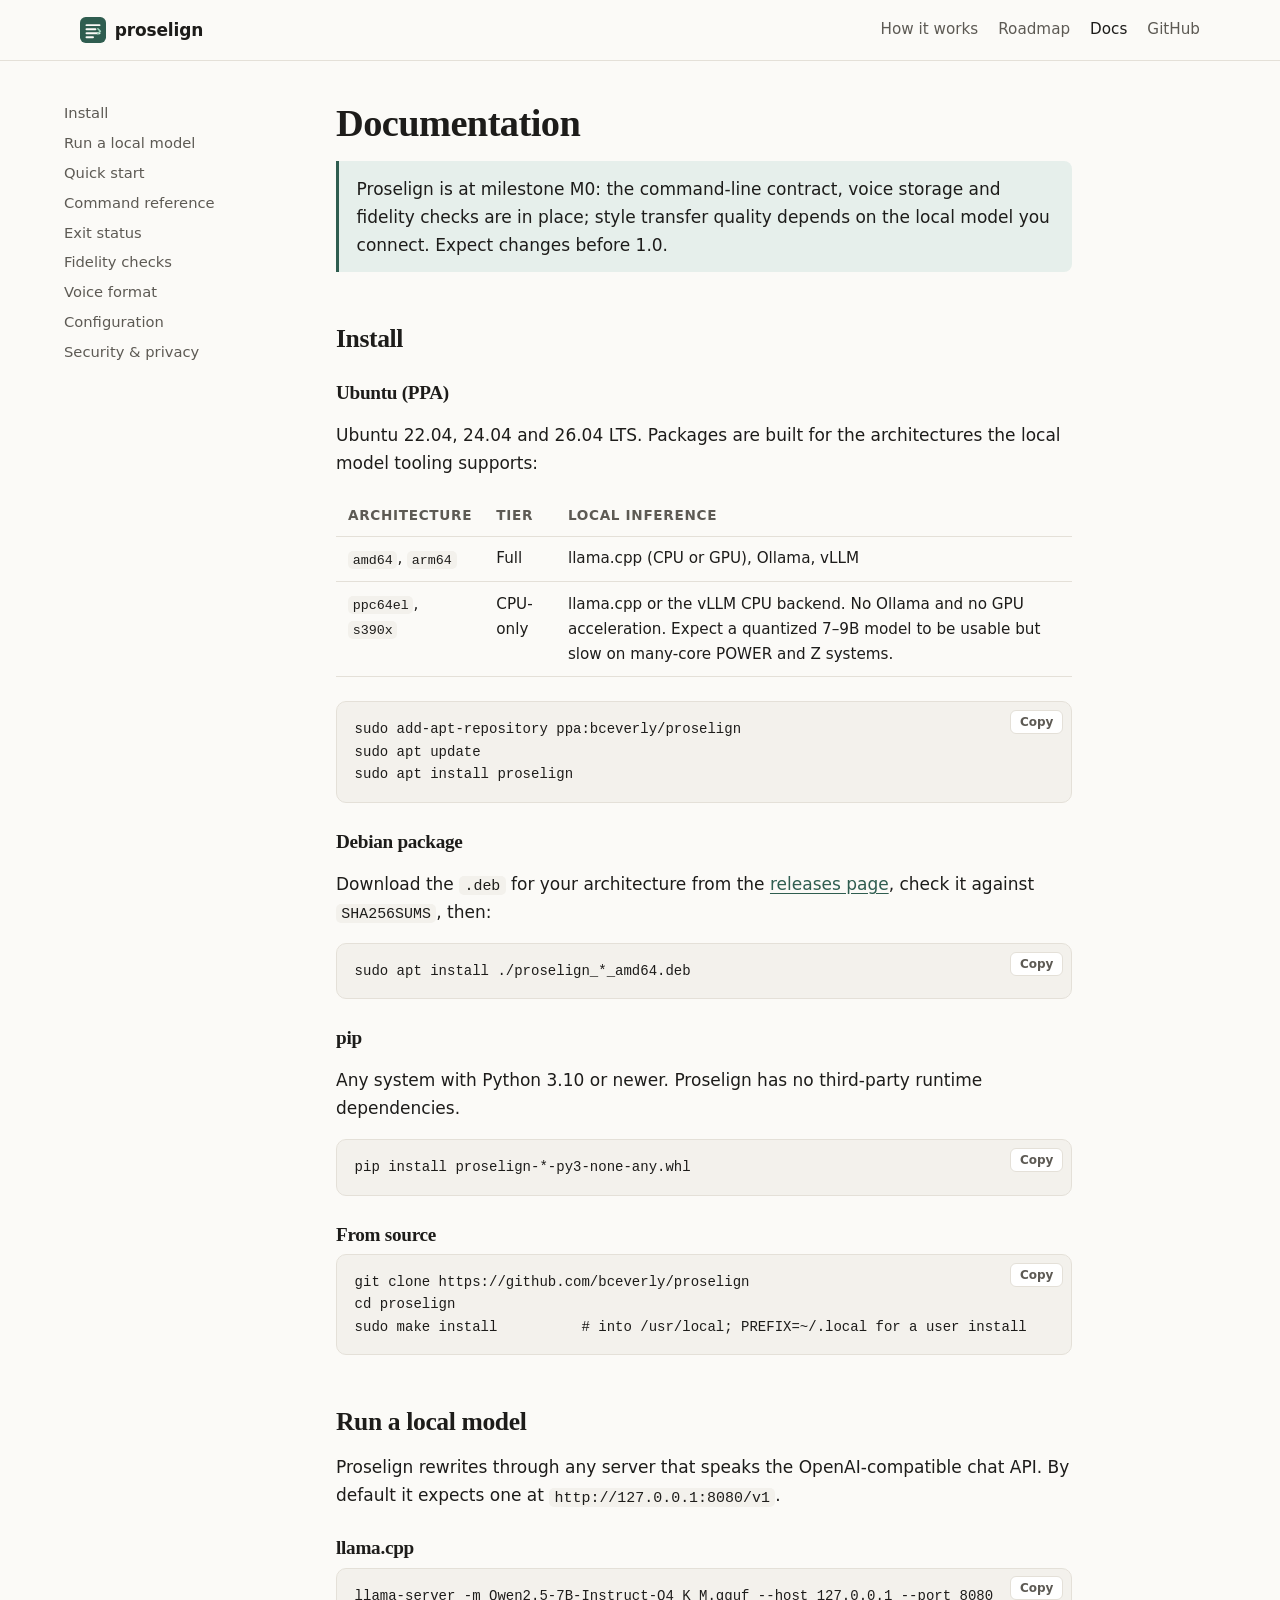
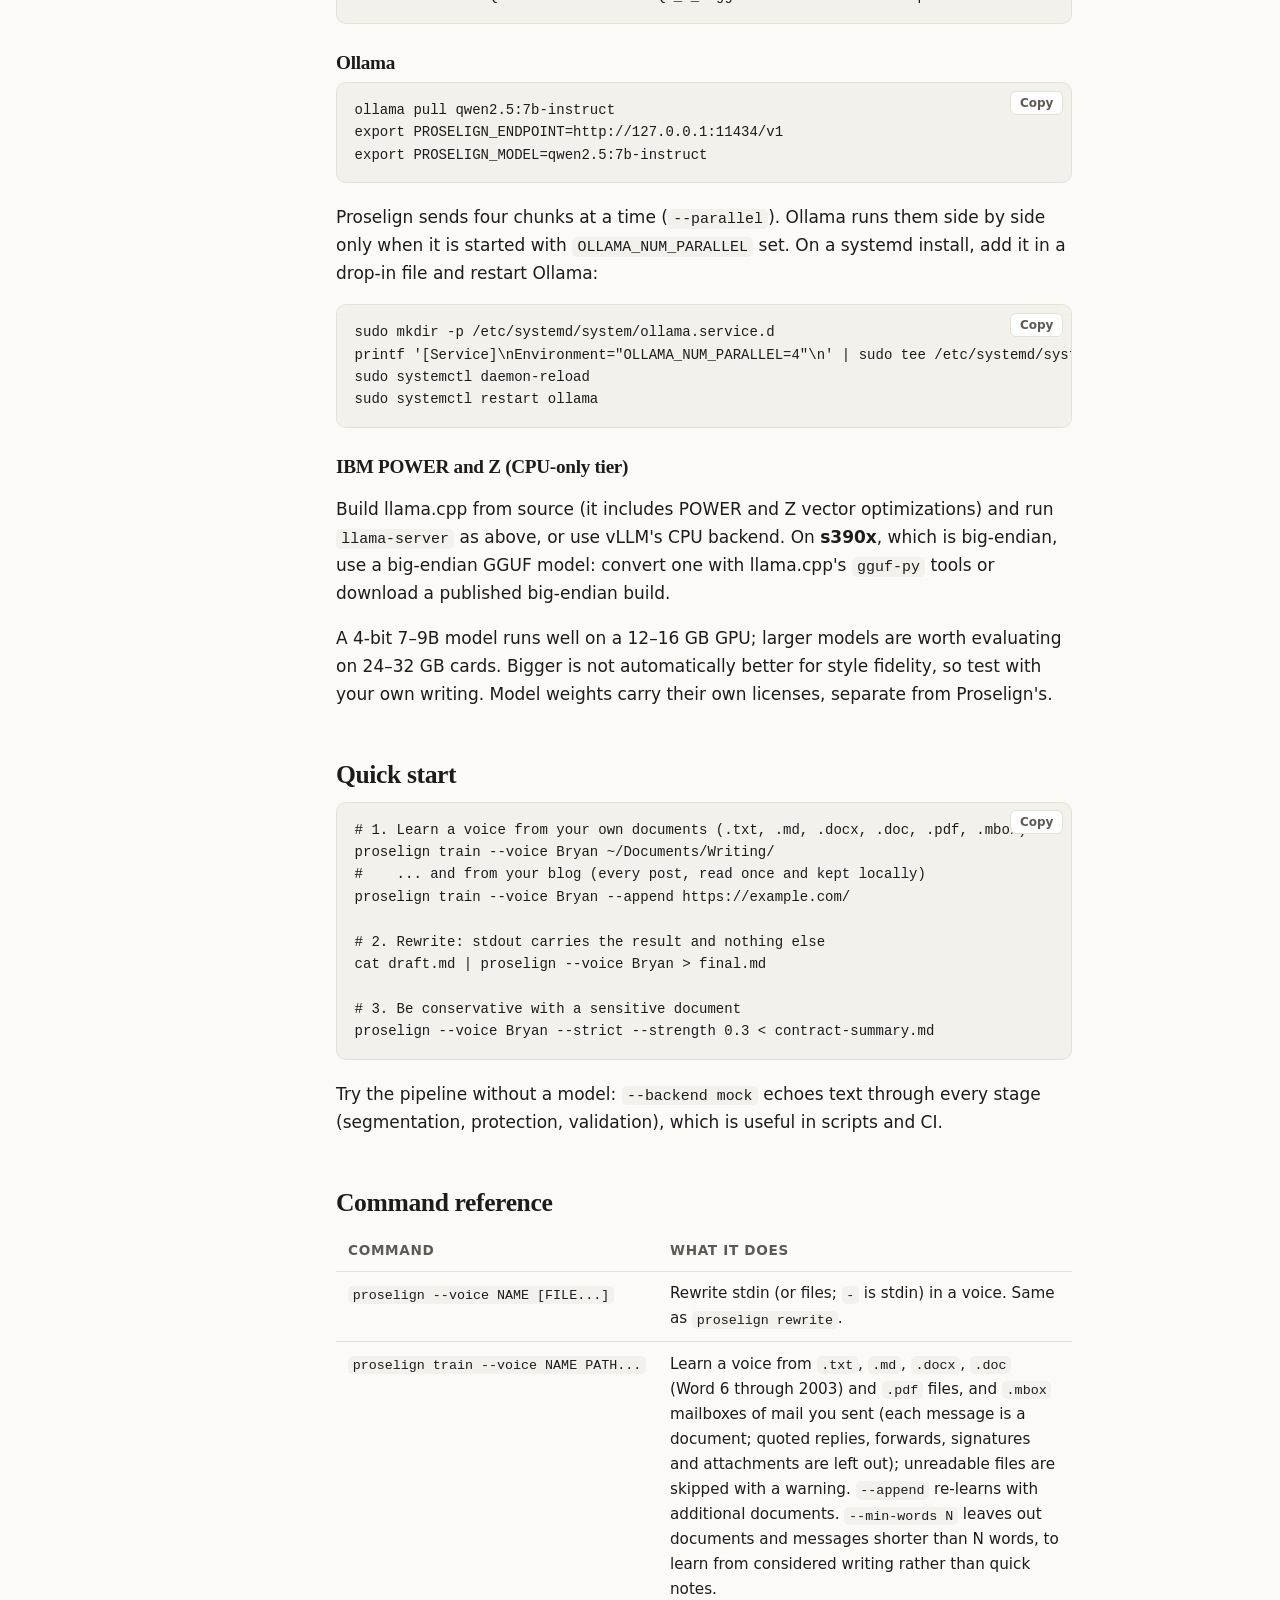
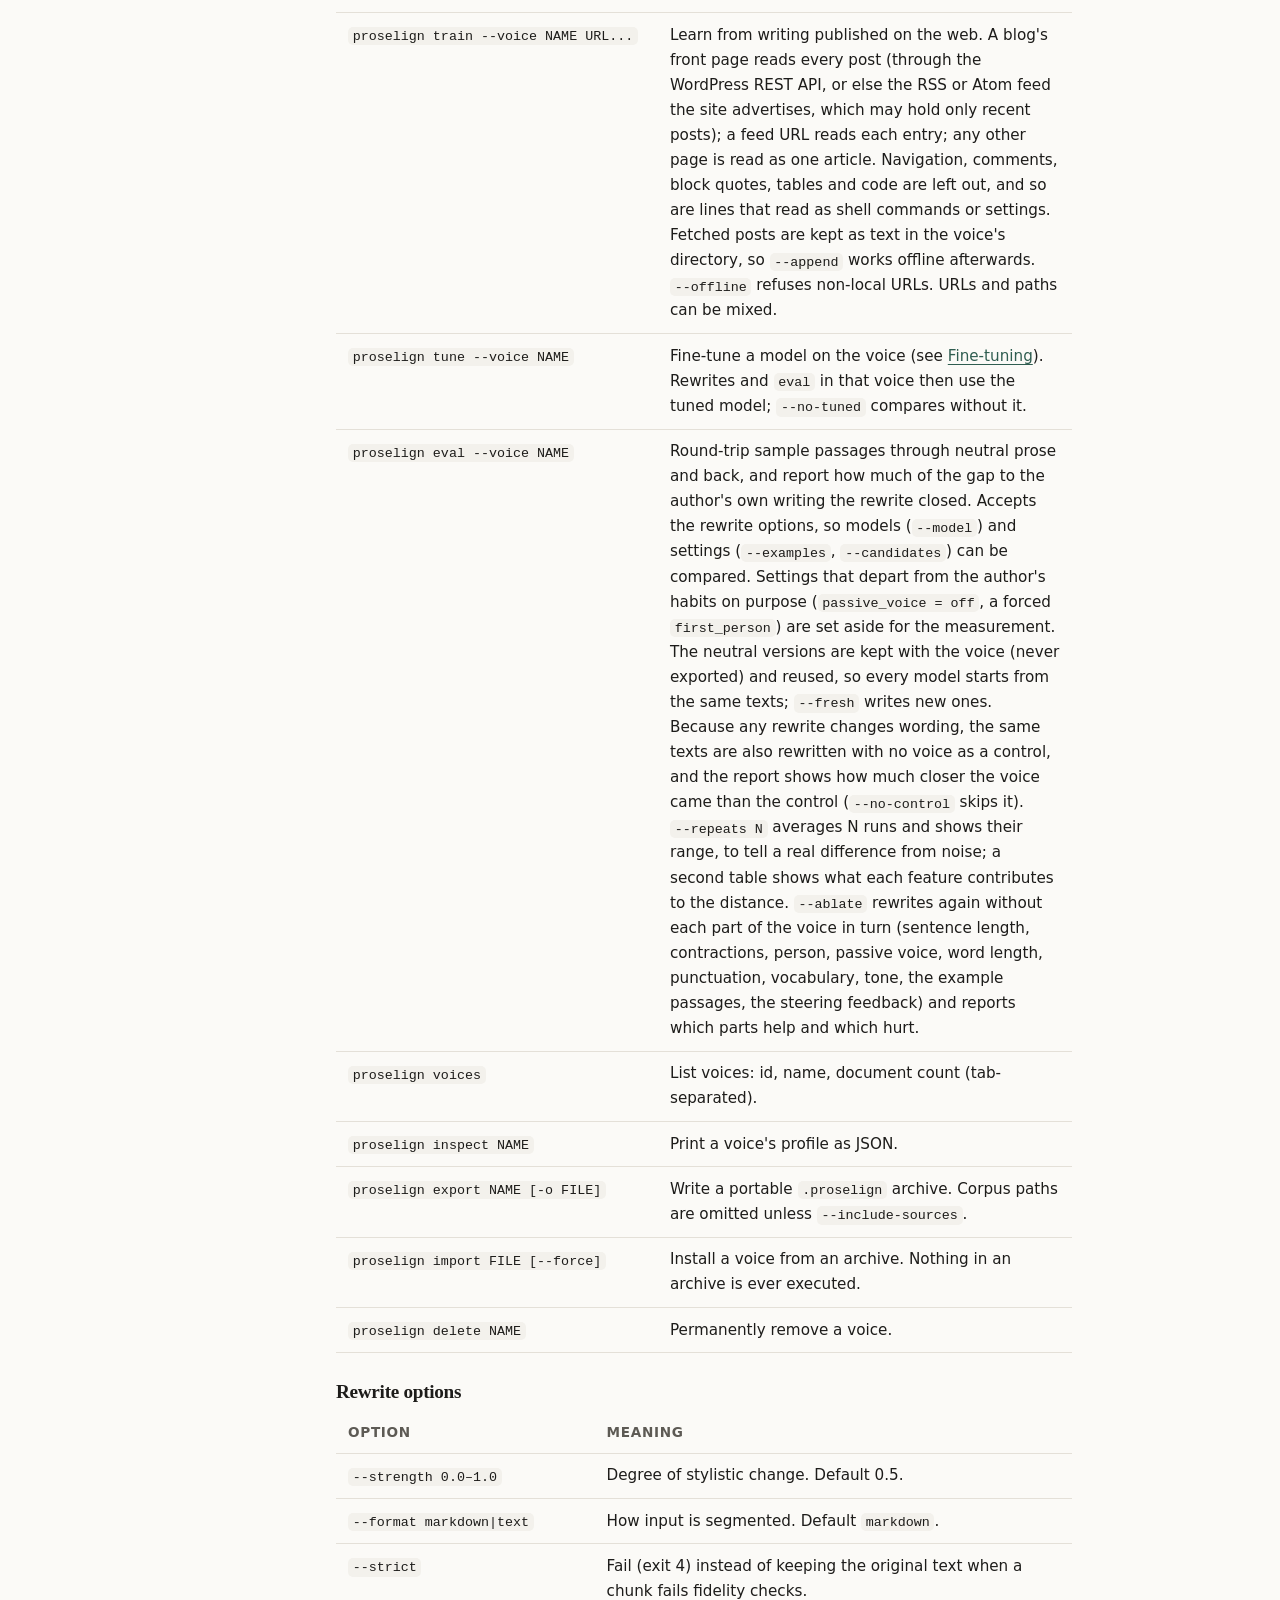
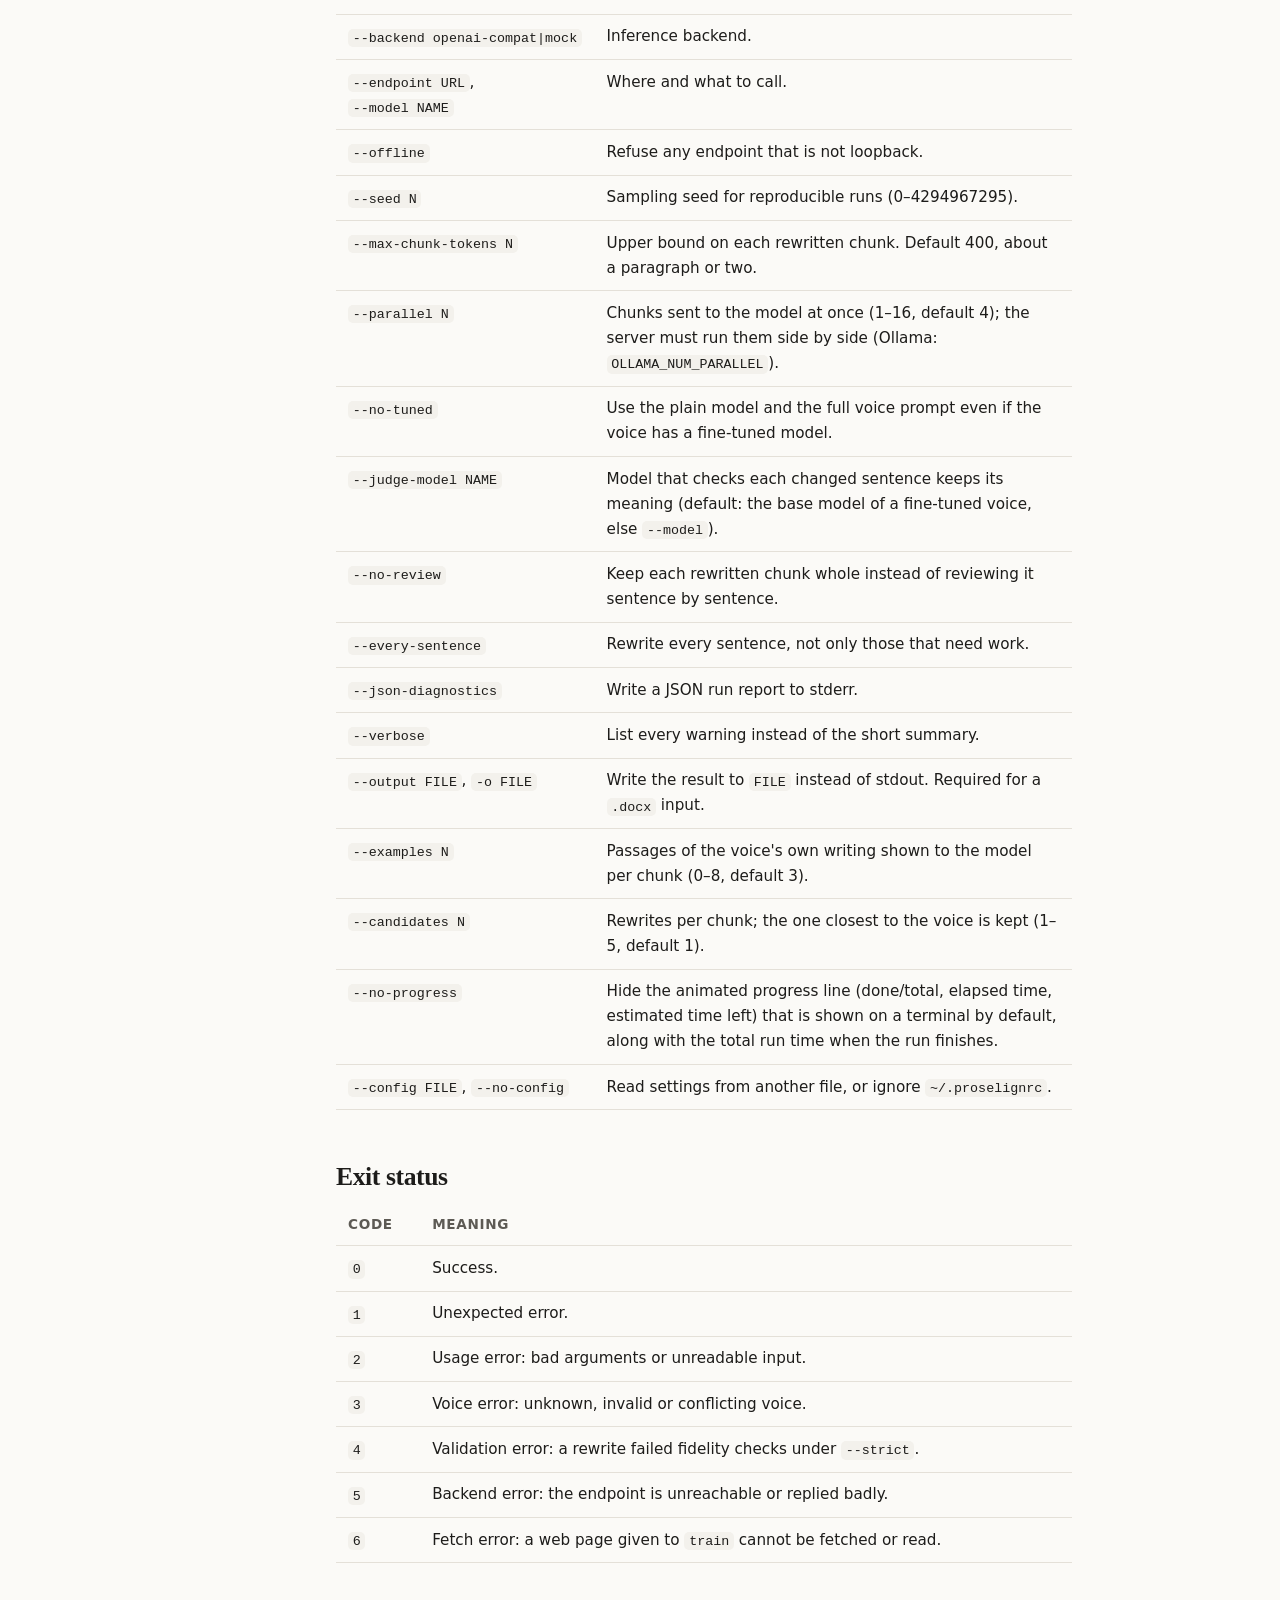
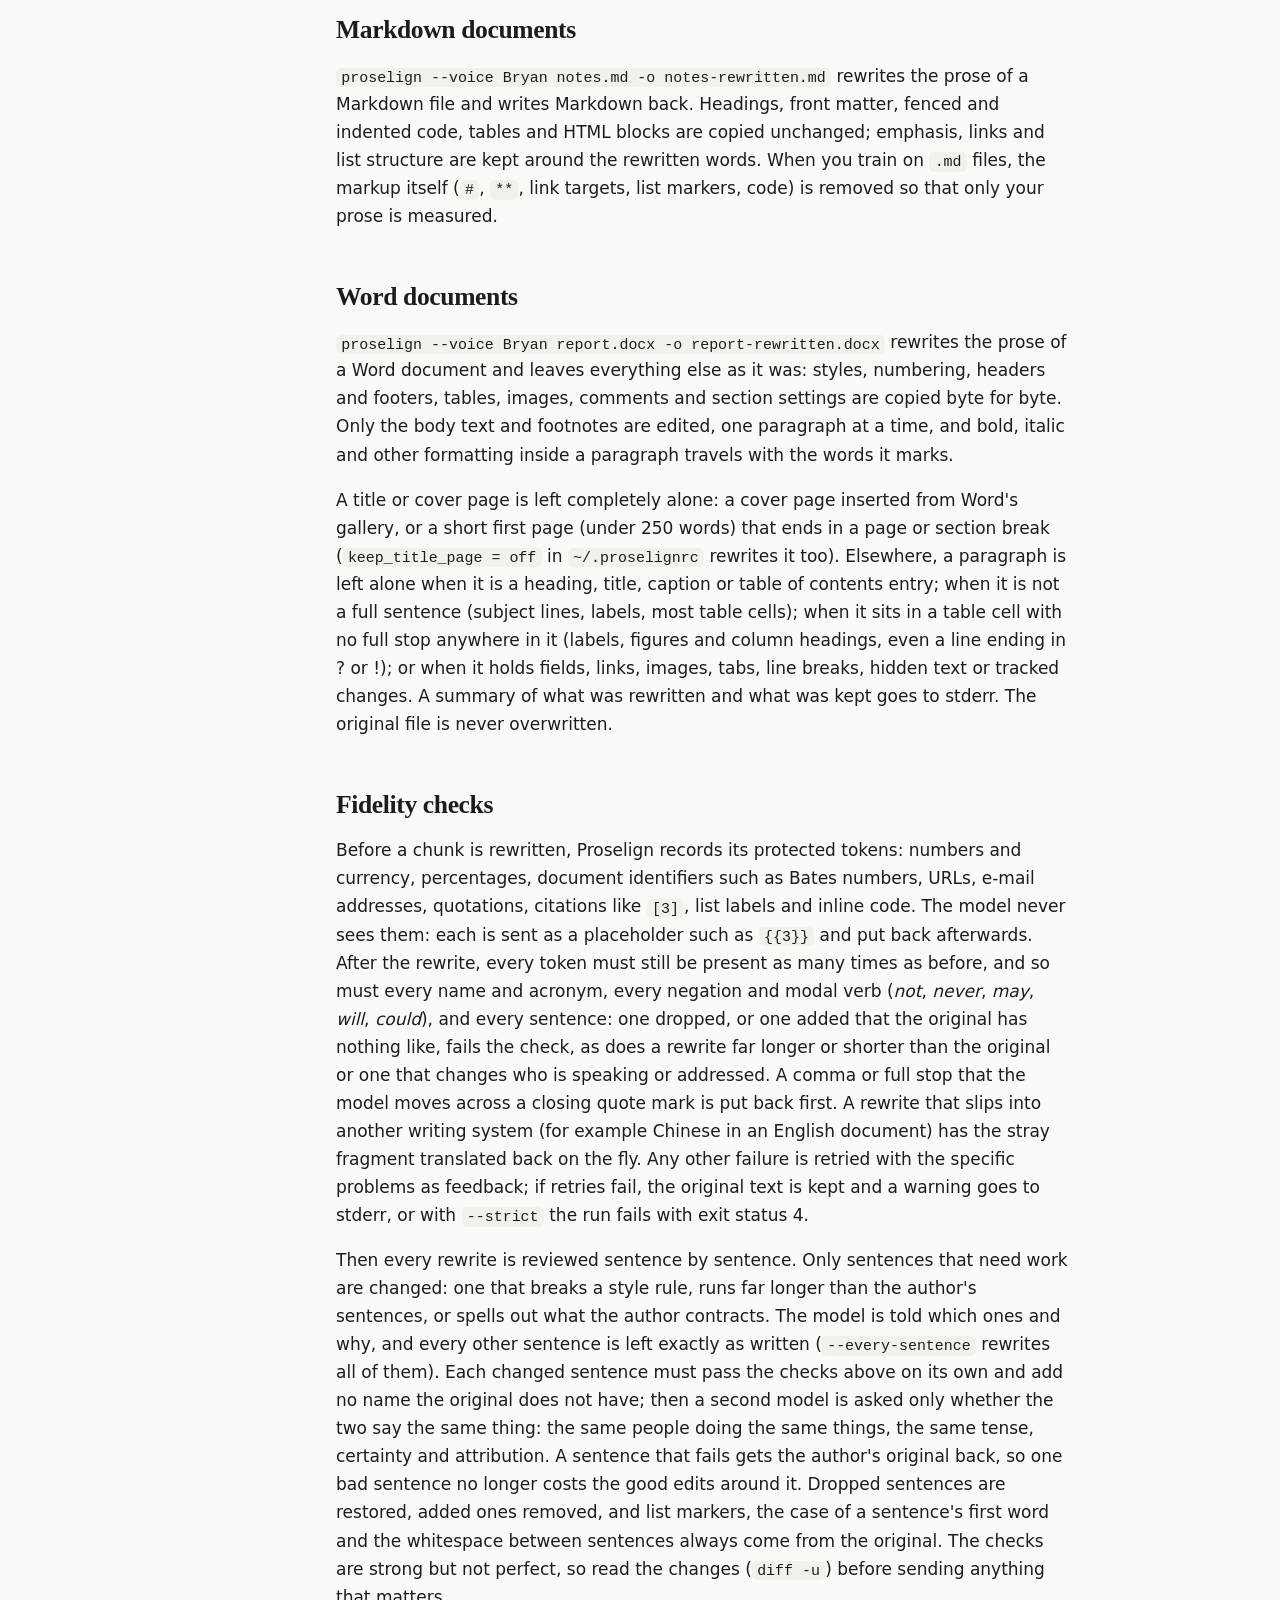
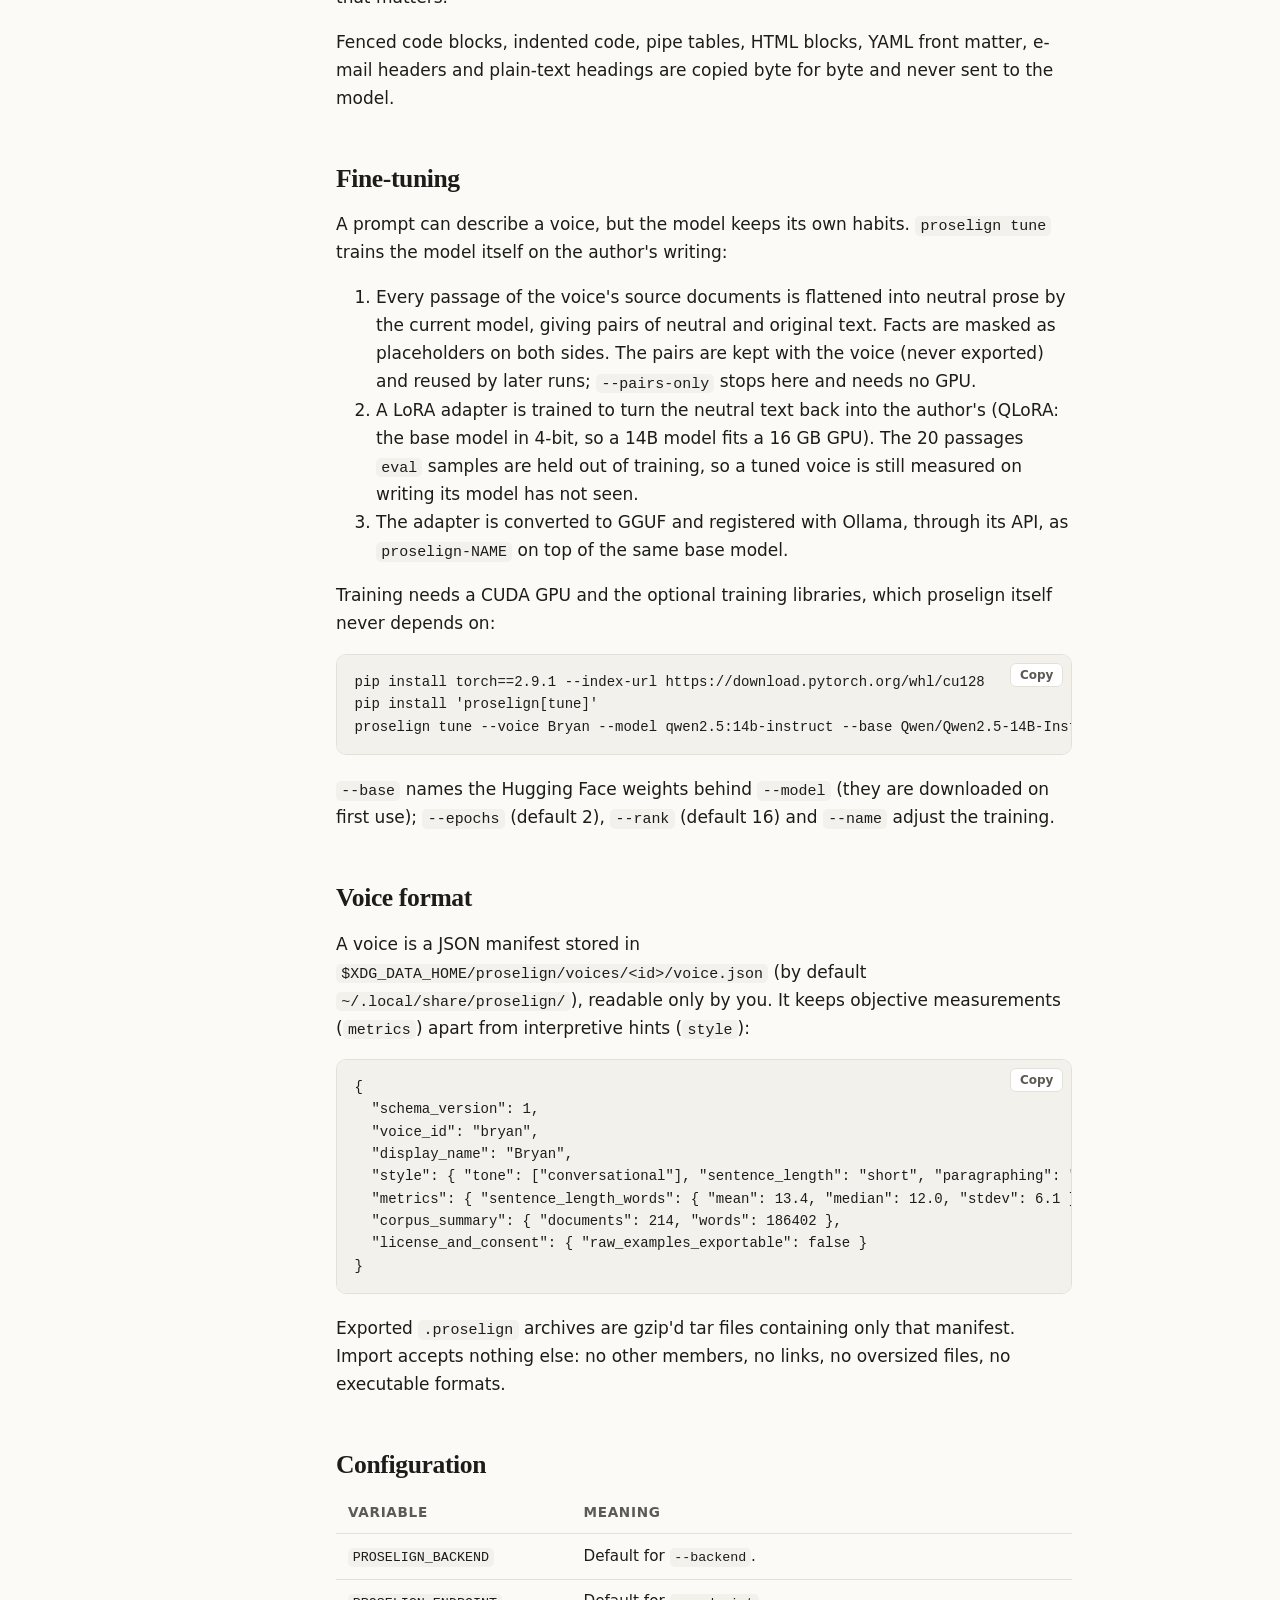
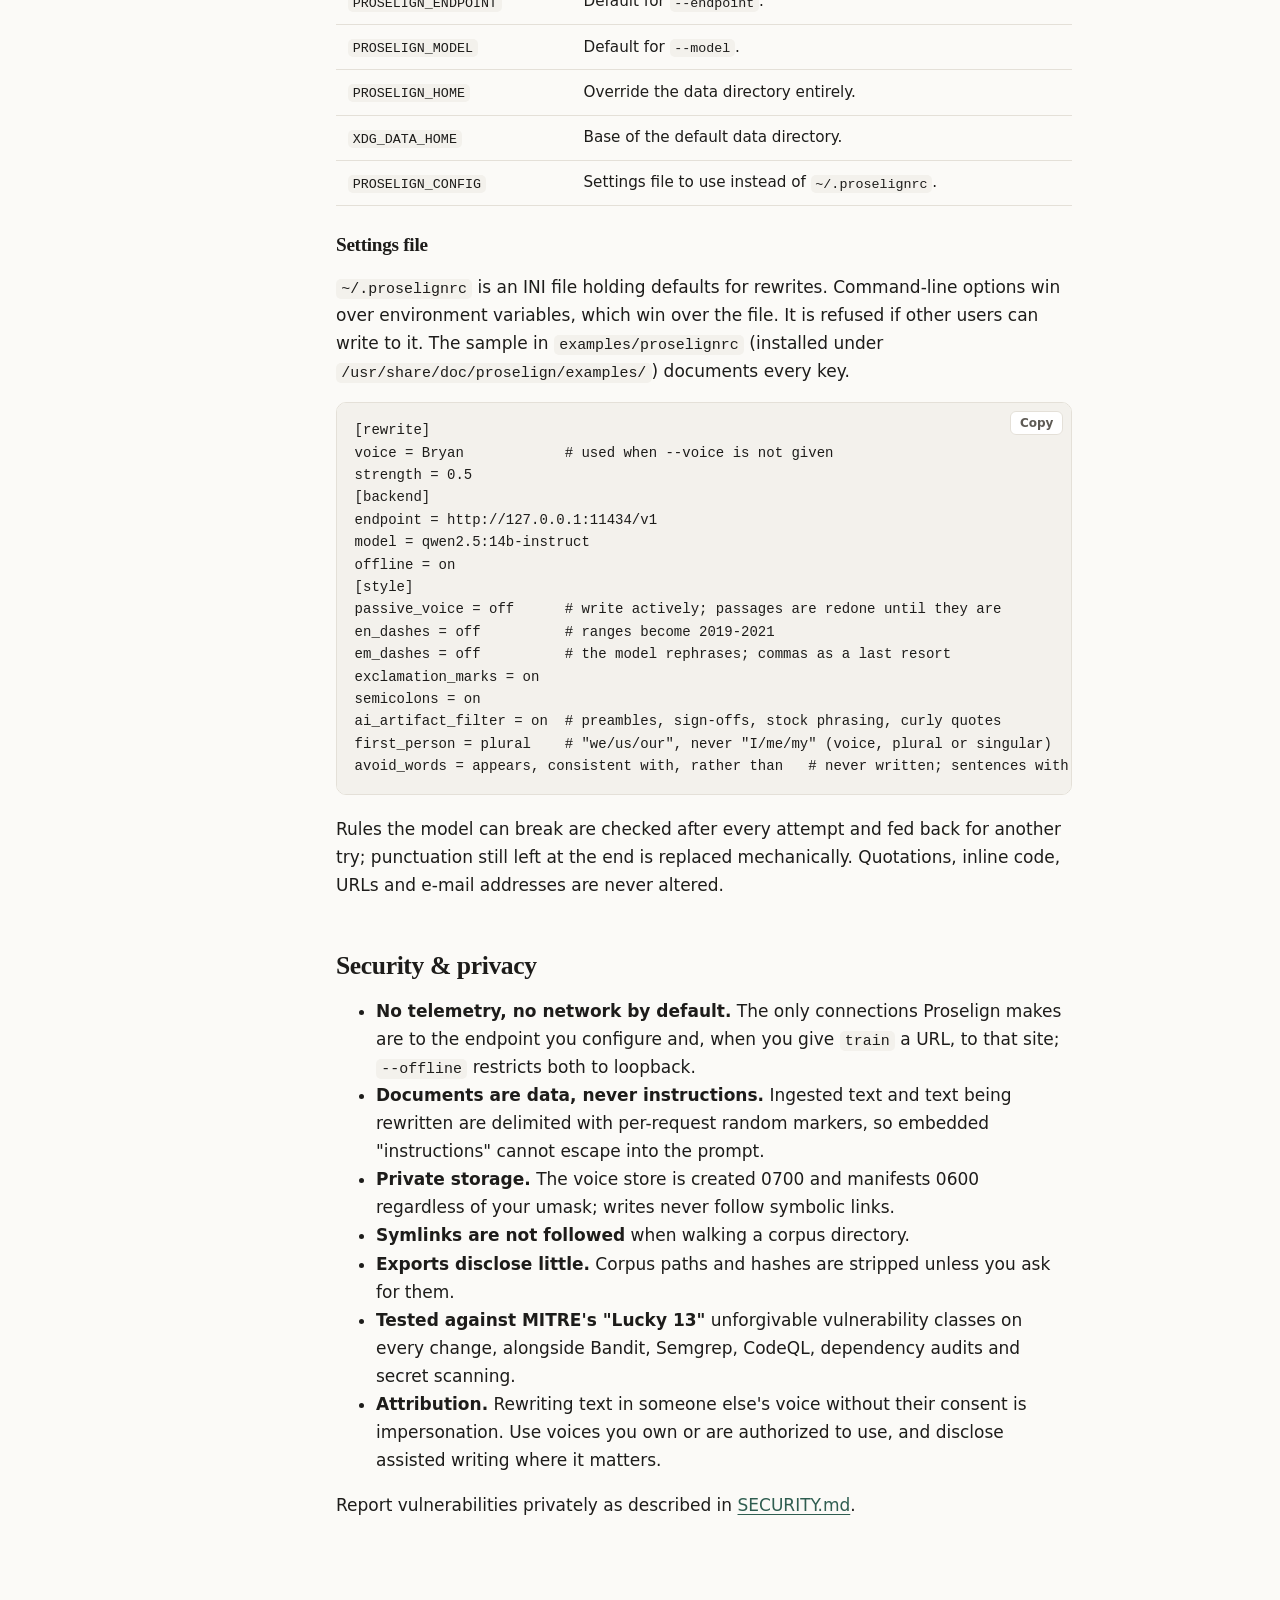
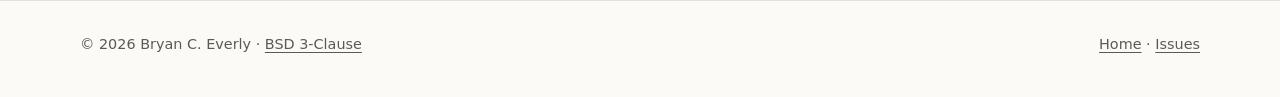
==== commit dbb66d51: "Got working better" ====
--- a/website/docs/index.html
+++ b/website/docs/index.html
@@ -87,6 +87,8 @@
       <h2 id="quickstart">Quick start</h2>
 <pre class="code"><code># 1. Learn a voice from your own documents (.txt, .md, .docx, .doc, .pdf, .mbox)
 proselign train --voice Bryan ~/Documents/Writing/
+#    ... and from your blog (every post, read once and kept locally)
+proselign train --voice Bryan --append https://example.com/
 
 # 2. Rewrite: stdout carries the result and nothing else
 cat draft.md | proselign --voice Bryan &gt; final.md
@@ -102,6 +104,7 @@
           <tbody>
             <tr><td><code>proselign --voice NAME [FILE...]</code></td><td>Rewrite stdin (or files; <code>-</code> is stdin) in a voice. Same as <code>proselign rewrite</code>.</td></tr>
             <tr><td><code>proselign train --voice NAME PATH...</code></td><td>Learn a voice from <code>.txt</code>, <code>.md</code>, <code>.docx</code>, <code>.doc</code> (Word 6 through 2003) and <code>.pdf</code> files, and <code>.mbox</code> mailboxes of mail you sent (each message is a document; quoted replies, forwards, signatures and attachments are left out); unreadable files are skipped with a warning. <code>--append</code> re-learns with additional documents. <code>--min-words N</code> leaves out documents and messages shorter than N words, to learn from considered writing rather than quick notes.</td></tr>
+            <tr><td><code>proselign train --voice NAME URL...</code></td><td>Learn from writing published on the web. A blog's front page reads every post (through the WordPress REST API, or else the RSS or Atom feed the site advertises, which may hold only recent posts); a feed URL reads each entry; any other page is read as one article. Navigation, comments, block quotes, tables and code are left out, and so are lines that read as shell commands or settings. Fetched posts are kept as text in the voice's directory, so <code>--append</code> works offline afterwards. <code>--offline</code> refuses non-local URLs. URLs and paths can be mixed.</td></tr>
             <tr><td><code>proselign tune --voice NAME</code></td><td>Fine-tune a model on the voice (see <a href="#tune">Fine-tuning</a>). Rewrites and <code>eval</code> in that voice then use the tuned model; <code>--no-tuned</code> compares without it.</td></tr>
             <tr><td><code>proselign eval --voice NAME</code></td><td>Round-trip sample passages through neutral prose and back, and report how much of the gap to the author's own writing the rewrite closed. Accepts the rewrite options, so models (<code>--model</code>) and settings (<code>--examples</code>, <code>--candidates</code>) can be compared. Settings that depart from the author's habits on purpose (<code>passive_voice = off</code>, a forced <code>first_person</code>) are set aside for the measurement. The neutral versions are kept with the voice (never exported) and reused, so every model starts from the same texts; <code>--fresh</code> writes new ones. Because any rewrite changes wording, the same texts are also rewritten with no voice as a control, and the report shows how much closer the voice came than the control (<code>--no-control</code> skips it). <code>--repeats N</code> averages N runs and shows their range, to tell a real difference from noise; a second table shows what each feature contributes to the distance. <code>--ablate</code> rewrites again without each part of the voice in turn (sentence length, contractions, person, passive voice, word length, punctuation, vocabulary, tone, the example passages, the steering feedback) and reports which parts help and which hurt.</td></tr>
             <tr><td><code>proselign voices</code></td><td>List voices: id, name, document count (tab-separated).</td></tr>
@@ -152,6 +155,7 @@
             <tr><td><code>3</code></td><td>Voice error: unknown, invalid or conflicting voice.</td></tr>
             <tr><td><code>4</code></td><td>Validation error: a rewrite failed fidelity checks under <code>--strict</code>.</td></tr>
             <tr><td><code>5</code></td><td>Backend error: the endpoint is unreachable or replied badly.</td></tr>
+            <tr><td><code>6</code></td><td>Fetch error: a web page given to <code>train</code> cannot be fetched or read.</td></tr>
           </tbody>
         </table>
       </div>
@@ -161,7 +165,7 @@
 
       <h2 id="docx">Word documents</h2>
       <p><code>proselign --voice Bryan report.docx -o report-rewritten.docx</code> rewrites the prose of a Word document and leaves everything else as it was: styles, numbering, headers and footers, tables, images, comments and section settings are copied byte for byte. Only the body text and footnotes are edited, one paragraph at a time, and bold, italic and other formatting inside a paragraph travels with the words it marks.</p>
-      <p>A title or cover page is left completely alone: a cover page inserted from Word's gallery, or a short first page (under 250 words) that ends in a page or section break (<code>keep_title_page = off</code> in <code>~/.proselignrc</code> rewrites it too). Elsewhere, a paragraph is left alone when it is a heading, title, caption or table of contents entry; when it is not a full sentence (subject lines, labels, most table cells); or when it holds fields, links, images, tabs, line breaks, hidden text or tracked changes. A summary of what was rewritten and what was kept goes to stderr. The original file is never overwritten.</p>
+      <p>A title or cover page is left completely alone: a cover page inserted from Word's gallery, or a short first page (under 250 words) that ends in a page or section break (<code>keep_title_page = off</code> in <code>~/.proselignrc</code> rewrites it too). Elsewhere, a paragraph is left alone when it is a heading, title, caption or table of contents entry; when it is not a full sentence (subject lines, labels, most table cells); when it sits in a table cell with no full stop anywhere in it (labels, figures and column headings, even a line ending in ? or !); or when it holds fields, links, images, tabs, line breaks, hidden text or tracked changes. A summary of what was rewritten and what was kept goes to stderr. The original file is never overwritten.</p>
 
       <h2 id="fidelity">Fidelity checks</h2>
       <p>Before a chunk is rewritten, Proselign records its protected tokens: numbers and currency, percentages, document identifiers such as Bates numbers, URLs, e-mail addresses, quotations, citations like <code>[3]</code>, list labels and inline code. The model never sees them: each is sent as a placeholder such as <code>{{3}}</code> and put back afterwards. After the rewrite, every token must still be present as many times as before, and so must every name and acronym, every negation and modal verb (<em>not</em>, <em>never</em>, <em>may</em>, <em>will</em>, <em>could</em>), and every sentence: one dropped, or one added that the original has nothing like, fails the check, as does a rewrite far longer or shorter than the original or one that changes who is speaking or addressed. A comma or full stop that the model moves across a closing quote mark is put back first. A rewrite that slips into another writing system (for example Chinese in an English document) has the stray fragment translated back on the fly. Any other failure is retried with the specific problems as feedback; if retries fail, the original text is kept and a warning goes to stderr, or with <code>--strict</code> the run fails with exit status 4.</p>
@@ -225,12 +229,13 @@
 exclamation_marks = on
 semicolons = on
 ai_artifact_filter = on  # preambles, sign-offs, stock phrasing, curly quotes
-first_person = plural    # "we/us/our", never "I/me/my" (voice, plural or singular)</code></pre>
+first_person = plural    # "we/us/our", never "I/me/my" (voice, plural or singular)
+avoid_words = appears, consistent with, rather than   # never written; sentences with them are reworded</code></pre>
       <p>Rules the model can break are checked after every attempt and fed back for another try; punctuation still left at the end is replaced mechanically. Quotations, inline code, URLs and e-mail addresses are never altered.</p>
 
       <h2 id="security">Security &amp; privacy</h2>
       <ul>
-        <li><strong>No telemetry, no network by default.</strong> The only connection Proselign makes is to the endpoint you configure; <code>--offline</code> restricts that to loopback.</li>
+        <li><strong>No telemetry, no network by default.</strong> The only connections Proselign makes are to the endpoint you configure and, when you give <code>train</code> a URL, to that site; <code>--offline</code> restricts both to loopback.</li>
         <li><strong>Documents are data, never instructions.</strong> Ingested text and text being rewritten are delimited with per-request random markers, so embedded "instructions" cannot escape into the prompt.</li>
         <li><strong>Private storage.</strong> The voice store is created 0700 and manifests 0600 regardless of your umask; writes never follow symbolic links.</li>
         <li><strong>Symlinks are not followed</strong> when walking a corpus directory.</li>
